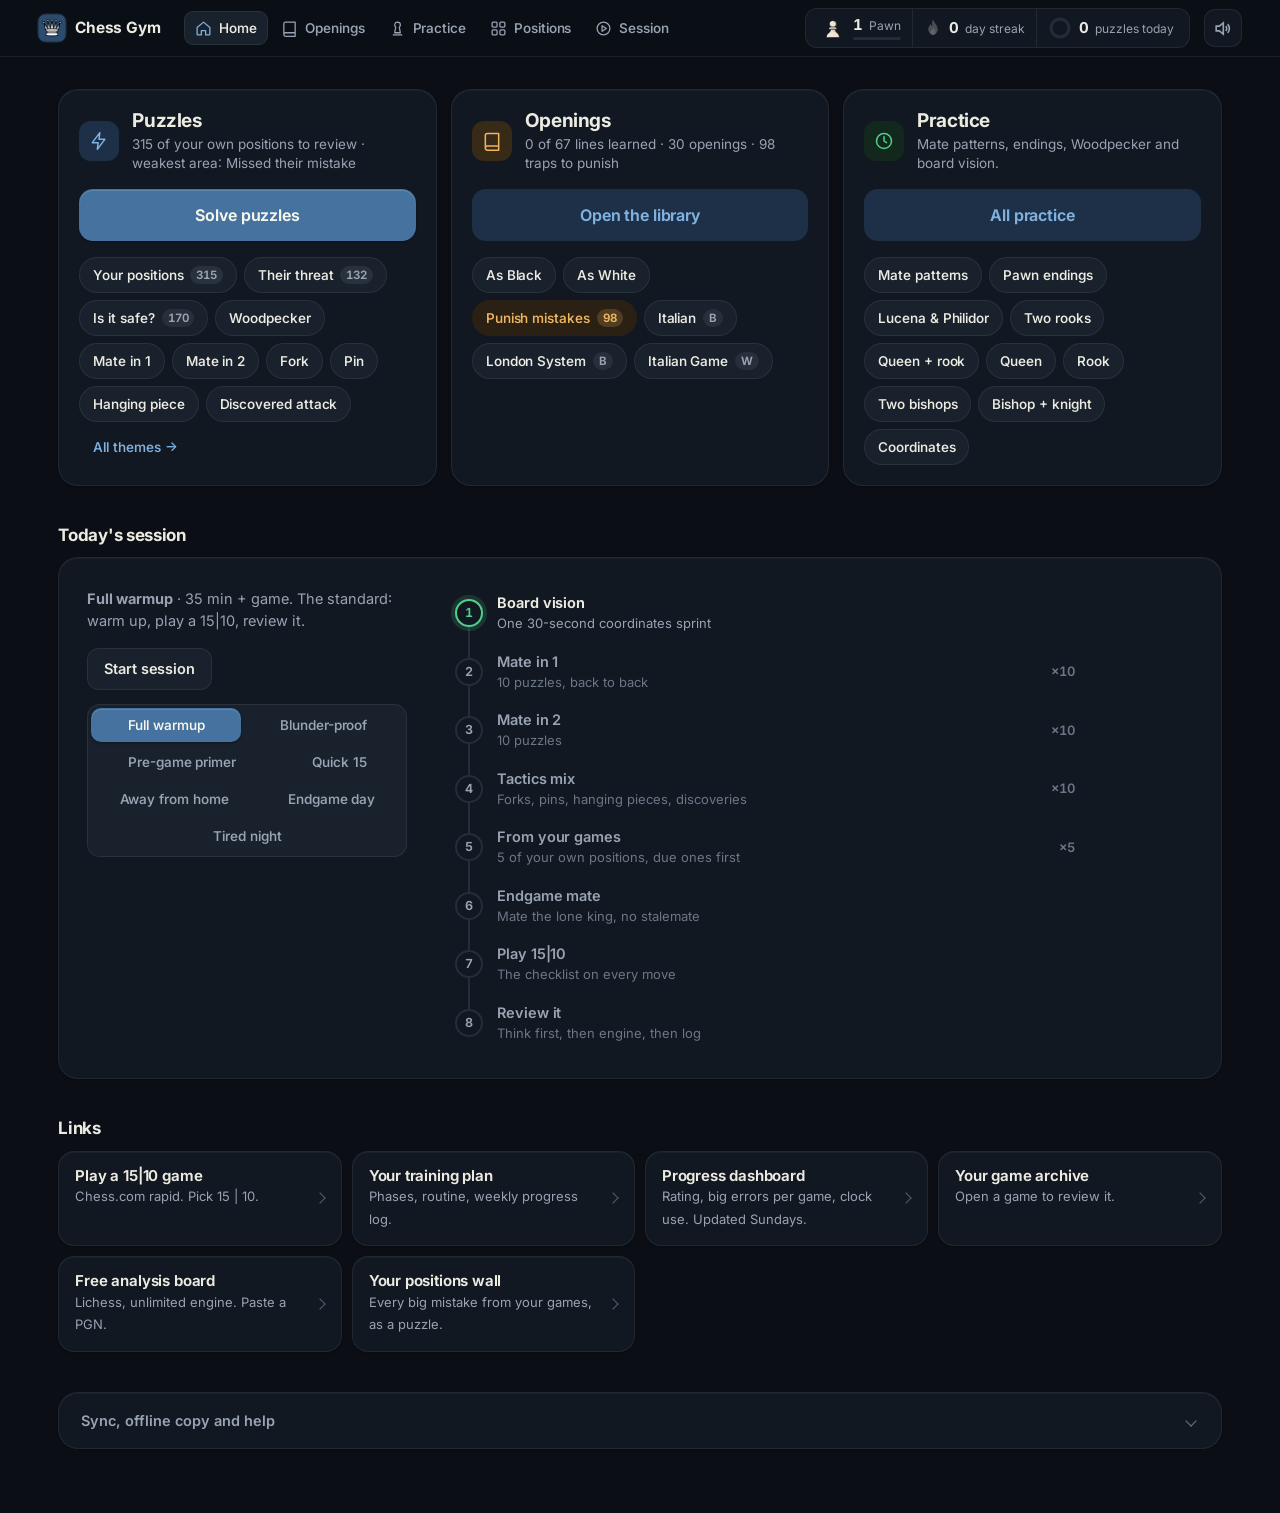
==== index.html @ 91c587e5 "Copy my progress: fall back to the copy command on iPhone Co-Authored-By: Claude Opus 5.5 <noreply@a" ====
<!DOCTYPE html>
<html lang="en">
<head>
<meta charset="utf-8">
<meta name="viewport" content="width=device-width, initial-scale=1, viewport-fit=cover">
<title>Elliott's Chess Gym</title>
<link rel="preconnect" href="https://fonts.googleapis.com">
<link rel="preconnect" href="https://fonts.gstatic.com" crossorigin>
<link href="https://fonts.googleapis.com/css2?family=Inter:wght@400;500;600;700;800&display=swap" rel="stylesheet">
<link rel="stylesheet" href="pieces.css">
<link rel="icon" type="image/png" href="favicon.png">
<style>
/* VOICE everyday training, game-like and proud of progress, never noisy
   IDEA a club training room: walnut-framed board, a route card for today's session, a wall chart of positions mastered
   PICTURE the live board, large; on the home screen, today's route drawn as a path of stations
   COLOUR walnut frame band, maple/walnut board, white or night ground, green for progress, red for misses
   TYPE Archivo wide heavy for figures and titles + Inter for text
   LAYOUT laptop: stat band and nav, then board left and coach card right; phone: band, board, card */
:root{color-scheme:light dark;--bg:light-dark(#ffffff,#121110);--ink:light-dark(#171412,#f1ede6);--soft:light-dark(#6c655d,#a89f94);--panel:light-dark(#f5f4f1,#1c1a18);--line:light-dark(#e4e0d9,#2e2a26);--frame:light-dark(#3a271a,#1d140d);--frameink:#f6efe4;--go:light-dark(#178a4a,#3fcf7d);--gotint:light-dark(#dff3e6,#163322);--miss:light-dark(#c8382f,#ff6b5e);--misstint:light-dark(#fbe3e0,#3a1b18);--lt:#eae9d2;--dk:#4b7399;--hl:#75c8e9;--bframe:#2e4a63;--panelw:360px}
:root[data-theme=light]{color-scheme:light}
:root[data-theme=dark]{color-scheme:dark}
*{box-sizing:border-box;min-width:0}
html,body{margin:0}
body{background:var(--bg);color:var(--ink);font:16px/1.5 Inter,system-ui,sans-serif;overflow-x:clip}
h1,h2,h3,.num{font-family:Inter,system-ui,sans-serif;font-stretch:112%;letter-spacing:-.02em;line-height:1.05;margin:0}
button{font:inherit;color:inherit}
a{color:var(--go)}
[hidden]{display:none!important}
.top{background:var(--frame);color:var(--frameink);padding:12px max(4vw,16px) 0}
.topin{max-width:1240px;margin:0 auto;display:flex;flex-wrap:wrap;align-items:center;gap:12px 26px}
.top h1{font-size:clamp(22px,2.8vw,30px);font-weight:850;margin-right:auto}
.brand{color:inherit;text-decoration:none}
.brand:hover{opacity:.85}
.stat{display:flex;align-items:center;gap:9px}
.stat .num{font-size:24px;font-weight:850}
.stat .lab{font-size:13px;opacity:.75;line-height:1.2}
.stat .lvlpc{position:static;width:36px;height:36px;background-size:cover;flex:none;transform:none}
.xpbar{width:100px;height:6px;border-radius:3px;background:rgba(255,255,255,.18);margin-top:5px;overflow:hidden}
.xpbar i{display:block;height:100%;background:#7fe0a5;border-radius:3px;transition:width .5s}
.ring{width:40px;height:40px}
.flame{width:28px;height:32px}
.flame.off{opacity:.35;filter:grayscale(1)}
.iconbtn{background:rgba(255,255,255,.1);border:0;border-radius:10px;width:44px;height:44px;cursor:pointer;color:var(--frameink);display:grid;place-items:center}
.iconbtn:hover{background:rgba(255,255,255,.2)}
nav{max-width:1240px;margin:10px auto 0;display:flex;gap:4px;overflow-x:auto}
nav a{flex:none;color:var(--frameink);text-decoration:none;padding:10px 16px;border-radius:10px 10px 0 0;font-weight:650;opacity:.75;white-space:nowrap}
nav a.on{background:var(--bg);color:var(--ink);opacity:1}
.wrap{max-width:1240px;margin:0 auto;padding:22px max(4vw,16px) 40px}
.card{background:var(--panel);border:1px solid var(--line);border-radius:14px;padding:18px}
.btn{height:44px;padding:0 18px;border-radius:10px;border:1px solid var(--line);background:var(--bg);cursor:pointer;font-weight:650;font-size:15px;display:inline-flex;align-items:center;justify-content:center;gap:8px;text-decoration:none;color:var(--ink)}
.btn:hover{border-color:var(--soft)}
.btn.main{background:var(--go);border-color:var(--go);color:#fff}
.btn.big{height:54px;font-size:17px;padding:0 26px}
.btn:disabled{opacity:.45;cursor:not-allowed}
.btn:focus-visible,.chip:focus-visible,.cell:focus-visible,.iconbtn:focus-visible,nav a:focus-visible,.opt:focus-visible{outline:3px solid var(--go);outline-offset:2px}
.chips{display:flex;flex-wrap:wrap;gap:8px}
.chip{border:1px solid var(--line);background:var(--bg);border-radius:999px;padding:0 14px;height:40px;cursor:pointer;font-size:14px;font-weight:600}
.small{font-size:14px;color:var(--soft)}
.hero{display:grid;grid-template-columns:minmax(0,1.25fr) minmax(0,1fr);gap:24px;align-items:stretch}
.hero h2{font-size:clamp(28px,3.4vw,40px);font-weight:850;margin-bottom:8px}
.route{list-style:none;margin:16px 0 18px;padding:0}
.route li{display:grid;grid-template-columns:34px minmax(0,1fr) auto;gap:12px;align-items:center;padding:7px 0;position:relative}
.route li::before{content:"";position:absolute;left:16px;top:-50%;height:100%;width:3px;background:var(--line);z-index:0}
.route li:first-child::before{display:none}
.route .dot{width:34px;height:34px;border-radius:50%;border:3px solid var(--line);background:var(--bg);display:grid;place-items:center;font:800 14px Inter,system-ui,sans-serif;z-index:1}
.route li.done .dot{background:var(--go);border-color:var(--go);color:#fff}
.route li.done::before,.route li.now::before{background:var(--go)}
.route li.now .dot{border-color:var(--go);color:var(--go)}
.route .t{font-weight:650}
.route .d{font-size:13px;color:var(--soft)}
.route .c{font:800 15px Inter,system-ui,sans-serif;white-space:nowrap}
.opts{display:grid;grid-template-columns:repeat(auto-fill,minmax(230px,1fr));gap:12px}
.opt{text-align:left;border:1px solid var(--line);background:var(--bg);border-radius:12px;padding:14px 16px;cursor:pointer;display:grid;gap:4px}
.opt:hover{border-color:var(--go)}
.opt b{font-size:16px}
.opt span{font-size:14px;color:var(--soft)}
.links{display:grid;grid-template-columns:repeat(auto-fill,minmax(260px,1fr));gap:10px}
.links a{display:block;border:1px solid var(--line);border-radius:12px;padding:12px 14px;text-decoration:none;color:var(--ink)}
.links a:hover{border-color:var(--go)}
.links a b{display:block}
.links a span{font-size:14px;color:var(--soft)}
.sect{margin-top:30px}
.sect>h3{font-size:22px;font-weight:850;margin-bottom:12px}
.trainer{display:grid;grid-template-columns:minmax(0,var(--bsize,600px)) var(--panelw);gap:28px;align-items:start;justify-content:center}
.wrap:has(.trainer){max-width:max(1240px,calc(var(--bsize,600px) + var(--panelw) + 28px + 2 * max(4vw,16px) + 16px))}
.grip{position:absolute;right:-16px;bottom:-16px;width:26px;height:26px;cursor:nwse-resize;z-index:7;border-radius:6px;background:var(--bframe);display:grid;place-items:center;touch-action:none}
.grip::after{content:"";width:10px;height:10px;border-right:2px solid var(--frameink);border-bottom:2px solid var(--frameink);opacity:.8}
.grip:hover::after{opacity:1}
.stepbar{display:flex;gap:6px;margin:0 8px 12px}
.stepbar span{height:8px;flex:1;border-radius:4px;background:var(--line)}
.stepbar span.done{background:var(--go)}
.stepbar span.now{background:color-mix(in srgb,var(--go) 45%,var(--line))}
.boardwrap{position:relative;aspect-ratio:1;border-radius:8px;box-shadow:0 0 0 8px var(--bframe),0 14px 30px rgba(0,0,0,.25);margin:8px;width:calc(100% - 16px);touch-action:none;user-select:none;-webkit-user-select:none}
.board{position:absolute;inset:0;display:grid;grid-template-columns:repeat(8,1fr);grid-template-rows:repeat(8,1fr);border-radius:4px;overflow:hidden}
.sq{position:relative}
.sq.l{background:var(--lt)}.sq.d{background:var(--dk)}
.sq.sel{box-shadow:inset 0 0 0 999px var(--hl)}
.sq.hint{box-shadow:inset 0 0 0 999px rgba(255,200,40,.55);animation:pulse 1s ease-in-out infinite alternate}
.sq.ok{box-shadow:inset 0 0 0 999px rgba(40,190,90,.6)}
.sq.bad{box-shadow:inset 0 0 0 999px rgba(220,60,50,.6)}
.sq.last{box-shadow:inset 0 0 0 999px var(--hl)}
.sq.red::after{content:"";position:absolute;inset:0;background:rgba(235,60,45,.62)}
.sq .dot{position:absolute;inset:36%;border-radius:50%;background:rgba(20,30,20,.28)}
.sq .cap{position:absolute;inset:4%;border-radius:50%;border:5px solid rgba(20,30,20,.28)}
.coord{position:absolute;font:600 11px Inter,sans-serif;opacity:.8;z-index:1}
.coord.f{right:3px;bottom:1px}.coord.r{left:3px;top:1px}
.sq.l .coord{color:var(--dk)}.sq.d .coord{color:var(--lt)}
.nocoords .coord{display:none}
.pieces{position:absolute;inset:0;pointer-events:none}
.pc{position:absolute;width:12.5%;height:12.5%;background-size:cover;transition:transform .2s ease;will-change:transform;z-index:2}
.pc.drag{transition:none;z-index:5;filter:drop-shadow(0 6px 6px rgba(0,0,0,.35))}
.pc.gone{opacity:0;transition:opacity .15s}
.arrows{position:absolute;inset:0;width:100%;height:100%;pointer-events:none;z-index:4}
.boardwrap.shake{animation:shake .35s}
@keyframes shake{20%,60%{transform:translateX(-7px)}40%,80%{transform:translateX(7px)}}
@keyframes pulse{to{box-shadow:inset 0 0 0 999px rgba(255,200,40,.25)}}
.burst{position:absolute;width:9px;height:9px;border-radius:2px;pointer-events:none;animation:fly .9s ease-out forwards;z-index:6}
@keyframes fly{to{transform:translate(var(--x),var(--y)) rotate(320deg);opacity:0}}
.target{position:absolute;inset:0;display:grid;place-items:center;pointer-events:none;z-index:6}
.target b{font:900 clamp(64px,14vw,140px) Inter,system-ui,sans-serif;color:rgba(255,255,255,.92);text-shadow:0 4px 18px rgba(0,0,0,.45)}
.kind{font-size:14px;font-weight:700;color:var(--soft)}
.prompt{font-size:clamp(24px,2.6vw,30px);font-weight:850;margin:6px 0 10px}
.ctx{font-size:15px;color:var(--soft)}
.tags{display:flex;flex-wrap:wrap;gap:6px;margin-top:10px}
.tag{font-size:13px;padding:3px 9px;border-radius:6px;background:var(--bg);border:1px solid var(--line)}
.acts{display:flex;flex-wrap:wrap;gap:8px;margin-top:16px}
.res{margin-top:16px;border-radius:12px;padding:14px 16px;display:none;position:relative}
.res.show{display:block}
.res.good{background:var(--gotint)}
.res.bad{background:var(--misstint)}
.res.info{background:var(--bg);border:1px solid var(--line)}
.res h2{font-size:22px;font-weight:850;margin-bottom:6px}
.res p{margin:6px 0;font-size:15px}
.mv{font-weight:700}
.counter{font:850 44px Inter,system-ui,sans-serif;line-height:1}
.counter small{font-size:18px;color:var(--soft)}
.xpfly{position:absolute;right:16px;top:-8px;font:850 22px Inter,system-ui,sans-serif;color:var(--go);animation:rise 1.1s ease-out forwards;pointer-events:none}
@keyframes rise{from{transform:translateY(0);opacity:1}to{transform:translateY(-38px);opacity:0}}
.checks{list-style:none;padding:0;margin:10px 0}
.checks li{display:flex;gap:10px;align-items:flex-start;padding:8px 0;border-bottom:1px solid var(--line)}
.checks li:last-child{border-bottom:0}
.checks input{width:20px;height:20px;margin-top:2px;accent-color:var(--go)}
.qs{counter-reset:q;list-style:none;padding:0;margin:10px 0}
.qs li{counter-increment:q;position:relative;padding:7px 0 7px 36px}
.qs li::before{content:counter(q);position:absolute;left:0;top:7px;width:26px;height:26px;border-radius:50%;background:var(--go);color:#fff;font:800 13px Inter,system-ui,sans-serif;display:grid;place-items:center}
.lines{display:grid;grid-template-columns:repeat(auto-fill,minmax(280px,1fr));gap:10px;margin-top:10px}
.wallhead{display:flex;flex-wrap:wrap;align-items:baseline;gap:6px 18px;margin-bottom:10px}
.wallhead h3{font-size:22px;font-weight:850;margin-right:auto}
.legend{display:flex;flex-wrap:wrap;gap:14px;font-size:13px;color:var(--soft)}
.legend span{display:inline-flex;align-items:center;gap:6px}
.cells{display:grid;grid-template-columns:repeat(auto-fill,minmax(18px,1fr));gap:4px}
.cell{aspect-ratio:1;border-radius:4px;border:1px solid var(--line);background:var(--bg);cursor:pointer;padding:0}
.cell.b1{background:color-mix(in srgb,var(--go) 22%,var(--bg));border-color:transparent}
.cell.b2{background:color-mix(in srgb,var(--go) 42%,var(--bg));border-color:transparent}
.cell.b3{background:color-mix(in srgb,var(--go) 64%,var(--bg));border-color:transparent}
.cell.b4,.cell.b5{background:var(--go);border-color:transparent}
.cell.f{background:var(--misstint);border-color:var(--miss)}
.sw{width:13px;height:13px;border-radius:3px;border:1px solid var(--line);display:inline-block}
.note{font-size:13px;color:var(--soft);margin-top:14px}
.syncst{font-size:12px;color:var(--frameink);opacity:.7}
@media(max-width:900px){.trainer,.hero{grid-template-columns:minmax(0,1fr)}.boardwrap{max-width:min(var(--bsize,560px),100% - 16px);margin:8px auto}}
@media(max-width:600px){.stat .num{font-size:20px}.xpbar{width:70px}.prompt{font-size:22px}.wrap{padding-top:16px}}
/* phones: compact header, edge-to-edge board, no mouse hints */
@media(max-width:600px){
.top{padding:8px 12px 0}.topin{gap:6px 14px}h1{font-size:20px}
.stat{gap:6px}.stat .num{font-size:17px}.stat .lab{font-size:12px}.lvlpc{width:26px;height:26px}.ring{width:28px;height:28px}.flame{width:20px;height:24px}.xpbar{width:56px}
.iconbtn{width:36px;height:36px}.syncst{font-size:11px}
nav{margin-top:6px}nav a{padding:8px 12px}
.wrap:has(.trainer){padding:0 0 32px}
.trainer{gap:12px}
.boardwrap{width:100%;max-width:none;margin:0;border-radius:0;box-shadow:none}.board{border-radius:0}
.grip,.boardhint{display:none}
#panel{margin:0 10px}.stepbar{margin:8px 10px}
}
@media(hover:none) and (pointer:coarse){.boardhint,.grip{display:none}}
/* ===== Redesign (Nov 23): sleek dark, one-line header, bottom tabs on phones. Overrides the rules above. ===== */
:root{--bg:light-dark(#f3f5f9,#0d121b);--panel:light-dark(#ffffff,#141b27);--panel2:light-dark(#eef1f6,#1a2332);--ink:light-dark(#0f1722,#e8edf5);--soft:light-dark(#5d6b7f,#8f9db2);--line:light-dark(#dde3ec,#232e40);--acc:light-dark(#2f7bd6,#5aa2f0);--acctint:light-dark(#e3eefb,#16253a);--frame:light-dark(#ffffff,#0d121b);--frameink:var(--ink);--hdr:light-dark(rgba(255,255,255,.82),rgba(13,18,27,.82))}
body{font:15px/1.55 Inter,system-ui,sans-serif;-webkit-font-smoothing:antialiased}
h1,h2,h3,.num{font-family:Inter,system-ui,sans-serif;font-stretch:normal;letter-spacing:-.025em}
a{color:var(--acc)}
.top{position:sticky;top:0;z-index:30;background:var(--hdr);backdrop-filter:saturate(1.6) blur(14px);-webkit-backdrop-filter:saturate(1.6) blur(14px);border-bottom:1px solid var(--line);padding:0 max(3vw,16px)}
.topin{max-width:1240px;height:60px;flex-wrap:nowrap;gap:18px}
.top h1{font-size:17px;font-weight:750;margin:0;flex:none}
.brand{display:flex;align-items:center;gap:10px;color:var(--ink)}
.logo{width:30px;height:30px;border-radius:8px;display:block}
nav{margin:0 auto 0 8px;gap:2px;overflow:visible}
nav a{display:flex;align-items:center;gap:7px;padding:8px 12px;border-radius:9px;color:var(--soft);opacity:1;font-weight:600;font-size:14px}
nav a svg{width:18px;height:18px;fill:none;stroke:currentColor;stroke-width:1.9;stroke-linejoin:round;stroke-linecap:round}
nav a:hover{color:var(--ink);background:var(--panel2)}
nav a.on{background:var(--acctint);color:var(--acc)}
.stats{display:flex;align-items:center;gap:16px;flex:none}
.stat{gap:7px}
.stat .num{font-size:16px;font-weight:750;font-variant-numeric:tabular-nums}
.stat .lab{font-size:12px;opacity:1;color:var(--soft);line-height:1.1}
.stat .lvlpc{width:26px;height:26px}
.xpbar{width:64px;height:4px;margin-top:4px;background:var(--line)}
.xpbar i{background:var(--go)}
.ring{width:26px;height:26px}.flame{width:18px;height:22px}
.ring circle:first-child{stroke:var(--line)}
.iconbtn{width:38px;height:38px;border-radius:10px;background:var(--panel2);color:var(--ink);flex:none}
.iconbtn:hover{background:var(--line)}
.syncst{display:inline-flex;align-items:center;gap:6px;font-size:12px;color:var(--soft);opacity:1;white-space:nowrap;flex:none}
.syncst::before{content:"";width:8px;height:8px;border-radius:50%;background:var(--soft)}
.syncst[data-s=ok]::before{background:var(--go)}
.syncst[data-s=busy]::before{background:#e5a83b}
.wrap{padding:28px max(3vw,16px) 48px}
.card{background:var(--panel);border:1px solid var(--line);border-radius:16px;padding:22px;box-shadow:0 1px 2px rgba(0,0,0,.04)}
.btn{height:44px;border-radius:11px;background:var(--panel2);border:1px solid transparent;font-weight:600}
.btn:hover{border-color:var(--line);background:var(--line)}
.btn.main{--bt:light-dark(#2f7bd6,#2f74c8);background:var(--bt);border-color:var(--bt);color:#fff}
.btn.main:hover{filter:brightness(1.08);background:var(--bt)}
.btn:focus-visible,.chip:focus-visible,.cell:focus-visible,.iconbtn:focus-visible,nav a:focus-visible,.opt:focus-visible,summary:focus-visible{outline:2px solid var(--acc);outline-offset:2px}
.chip{background:var(--panel);border-color:var(--line);font-weight:600}
.chip:hover{border-color:var(--acc)}
.hero{gap:20px}
.hero h2{font-size:clamp(24px,2.6vw,32px);font-weight:800}
.h2s{font-size:22px!important;font-weight:750!important;margin-bottom:6px}
.ptitle{font-size:clamp(26px,3vw,36px);font-weight:800;margin-bottom:6px}
.route .dot{background:var(--panel);font-family:Inter,system-ui,sans-serif}
.opt{background:var(--panel2);border:1px solid transparent;border-radius:12px;transition:border-color .15s,transform .15s}
.opt:hover{border-color:var(--acc);transform:translateY(-1px)}
.links a{background:var(--panel);border-color:var(--line);transition:border-color .15s}
.links a:hover{border-color:var(--acc)}
.sect{margin-top:36px}
.sect>h3{font-size:18px;font-weight:750;margin-bottom:12px;color:var(--ink)}
.more{border:1px solid var(--line);border-radius:16px;background:var(--panel);padding:0 22px}
.more summary{cursor:pointer;list-style:none;padding:18px 0;font-weight:650;display:flex;justify-content:space-between;align-items:center}
.more summary::-webkit-details-marker{display:none}
.more summary::after{content:"";width:9px;height:9px;border-right:2px solid var(--soft);border-bottom:2px solid var(--soft);transform:rotate(45deg);transition:transform .2s}
.more[open] summary::after{transform:rotate(225deg)}
.more h4{font-size:15px;margin:6px 0 4px}
.more[open]{padding-bottom:20px}
.more textarea{background:var(--panel2)!important}
.tag{background:var(--panel2);border-color:transparent}
.res.info{background:var(--panel2);border-color:transparent}
.cell{background:var(--panel2);border-color:var(--line)}
.prompt{font-weight:800}
.hero>.card:first-child{display:flex;flex-direction:column}.hero>.card:first-child #h-go{order:2;align-self:flex-start;margin:4px 0 2px}.hero>.card:first-child .route{order:3;margin-bottom:0}
@media(max-width:1100px){.stat .lab,.stat .xpbar{display:none}}
@media(max-width:900px){nav a span{display:none}nav a{padding:9px}}
/* phones: header = logo + stats + sound on one line, sections in a bottom tab bar */
@media(max-width:600px){
.top{padding:0 12px;backdrop-filter:none;-webkit-backdrop-filter:none;background:var(--bg)}.topin{height:52px;gap:10px}
.bname{display:none}.logo{width:28px;height:28px}
.stats{gap:12px;margin-left:auto}.stat .num{font-size:15px}
.syncst{font-size:0;gap:0}.syncst::before{width:9px;height:9px}
.iconbtn{width:34px;height:34px}
nav{position:fixed;left:0;right:0;bottom:0;z-index:40;margin:0;display:grid;grid-template-columns:repeat(4,1fr);gap:0;background:var(--hdr);backdrop-filter:saturate(1.6) blur(14px);-webkit-backdrop-filter:saturate(1.6) blur(14px);border-top:1px solid var(--line);padding:6px 6px calc(6px + env(safe-area-inset-bottom))}
nav a{flex-direction:column;gap:3px;padding:6px 0;font-size:11px;border-radius:10px;justify-content:center}
nav a span{display:block}
nav a svg{width:22px;height:22px}
nav a.on{background:none}
html,body{height:100%;overflow:hidden}body{display:flex;flex-direction:column;padding-bottom:0}.top{position:relative;flex:none}
#scroller{flex:1;min-height:0;overflow-y:auto;-webkit-overflow-scrolling:touch;overscroll-behavior-y:contain;padding-bottom:calc(76px + env(safe-area-inset-bottom))}
.wrap{padding:18px 14px 28px}
.wrap:has(.trainer){padding:0 0 20px}
.card{padding:18px;border-radius:14px}
.more{padding:0 16px}
}
/* Openings page */
.ophead{display:flex;flex-wrap:wrap;align-items:flex-end;justify-content:space-between;gap:16px 28px}
.opsum{display:grid;grid-template-columns:auto 1fr;align-items:baseline;gap:2px 8px;min-width:220px}
.opsum b{font-size:30px;font-weight:800;letter-spacing:-.03em}
.opsum span{color:var(--soft);font-size:14px}
.opbar{grid-column:1/-1;height:6px;border-radius:3px;background:var(--line);overflow:hidden;margin-top:6px}
.opbar i{display:block;height:100%;background:var(--go);border-radius:3px}
.opquick{display:flex;flex-wrap:wrap;gap:10px;margin-top:18px}
.opgrid{display:grid;grid-template-columns:repeat(auto-fill,minmax(320px,1fr));gap:12px;margin-top:12px}
.lcard{display:grid;grid-template-columns:116px minmax(0,1fr);gap:14px;align-items:center;text-align:left;background:var(--panel);border:1px solid var(--line);border-radius:14px;padding:12px;cursor:pointer;color:var(--ink);transition:border-color .15s,transform .15s}
.lcard:hover{border-color:var(--acc);transform:translateY(-1px)}
.lcard:focus-visible{outline:2px solid var(--acc);outline-offset:2px}
.mini{position:relative;aspect-ratio:1;border-radius:8px;overflow:hidden;background:repeating-conic-gradient(var(--dk) 0 25%,var(--lt) 0 50%) 0 0/25% 25%}
.mini .pc{left:0;top:0;transition:none}
.lbody{display:grid;gap:4px}
.lbody b{font-size:15px;line-height:1.25}
.lpgn{font-size:12.5px;color:var(--soft);font-variant-numeric:tabular-nums}
.lstat{display:flex;flex-wrap:wrap;align-items:center;gap:6px 8px;font-size:12.5px;color:var(--soft);margin-top:2px}
.lcard.done .lstat{color:var(--go)}
.pips{display:inline-flex;gap:3px}
.pips em{width:7px;height:7px;border-radius:50%;background:var(--line)}
.pips em.on{background:var(--go)}
@media(max-width:600px){.opgrid{grid-template-columns:minmax(0,1fr)}.lcard{grid-template-columns:88px minmax(0,1fr)}.opquick .btn{flex:1}nav{grid-template-columns:repeat(5,1fr)}nav a{font-size:10.5px}}
.btn.punish{background:light-dark(#fff3e0,#2a1f10);color:light-dark(#a45a00,#ffb347);border-color:transparent}
.btn.punish:hover{background:light-dark(#ffe6c2,#3a2a14)}
.btn .cnt{display:inline-grid;place-items:center;min-width:22px;height:22px;padding:0 6px;border-radius:11px;background:#ff9f1c;color:#1a1206;font-size:12px;font-weight:800}
.optip{margin-top:10px}
.lfaced{margin-left:auto;font-size:11.5px;font-weight:650;color:var(--acc);background:var(--acctint);padding:2px 8px;border-radius:999px}
.lfaced+.ltrap{margin-left:6px}
.ltrap{margin-left:auto;font-size:11.5px;font-weight:650;color:light-dark(#a45a00,#ffb347);background:light-dark(#fff3e0,#2a1f10);padding:2px 8px;border-radius:999px}
@media(max-width:600px){.opquick .btn.punish{flex-basis:100%}}
/* Home hubs (Nov 25) */
.hub{display:grid;grid-template-columns:repeat(3,minmax(0,1fr));gap:16px}
.hcard{background:var(--panel);border:1px solid var(--line);border-radius:18px;padding:20px;display:flex;flex-direction:column;gap:14px}
.hhead{display:flex;gap:12px;align-items:flex-start}
.hhead h2{font-size:22px;font-weight:800;margin:0 0 2px}
.hicon{flex:none;width:42px;height:42px;border-radius:12px;display:grid;place-items:center;background:var(--acctint);color:var(--acc)}
.hicon svg{width:22px;height:22px;fill:none;stroke:currentColor;stroke-width:1.9;stroke-linejoin:round;stroke-linecap:round}
.h-ope .hicon{background:light-dark(#fff3e0,#2a1f10);color:light-dark(#a45a00,#ffb347)}
.h-pra .hicon{background:light-dark(#e6f6ec,#10261a);color:var(--go)}
.hcard .btn.big{width:100%;justify-content:center}
.hcard .chips{display:flex;flex-wrap:wrap;gap:8px}
.hcard .chip{padding:7px 12px;font-size:13px}
.chip b{opacity:.75;margin-left:2px}
.chip.punish{color:light-dark(#a45a00,#ffb347)}
.scard .shead{display:flex;flex-wrap:wrap;align-items:center;justify-content:space-between;gap:10px;margin-bottom:6px}
.egrid{display:grid;grid-template-columns:repeat(auto-fill,minmax(240px,1fr));gap:10px;margin-top:12px}
/* Openings library by family */
.tier>h3{font-size:22px}
.fgroup{margin-top:18px}
.fgroup h4{font-size:13px;text-transform:none;color:var(--soft);font-weight:700;margin:0 0 10px}
.fgrid{display:grid;grid-template-columns:repeat(auto-fill,minmax(340px,1fr));gap:14px;align-items:start}
.fcard{display:grid;align-content:start;grid-template-columns:96px minmax(0,1fr);gap:12px 14px;background:var(--panel);border:1px solid var(--line);border-radius:16px;padding:14px}
.fbody{display:grid;gap:6px;align-content:start}
.fname{font-size:16px;line-height:1.25}
.fmeta{display:flex;flex-wrap:wrap;gap:6px 8px;align-items:center;font-size:12.5px;color:var(--soft)}
.fmeta .lfaced,.fmeta .ltrap{margin-left:0}
.facts{display:flex;gap:8px;flex-wrap:wrap}
.btn.sm{height:34px;padding:0 12px;font-size:13px;border-radius:9px}
.lrows{grid-column:1/-1;display:grid;gap:4px;border-top:1px solid var(--line);padding-top:8px}
.lrow{display:flex;align-items:center;justify-content:space-between;gap:10px;background:none;border:0;border-radius:9px;padding:8px 8px;color:var(--ink);text-align:left;cursor:pointer;font:inherit;font-size:14px}
.lrow:hover{background:var(--panel2)}
.lrow:focus-visible{outline:2px solid var(--acc)}
.lrow.done .lname{color:var(--go)}
.lname{display:flex;align-items:center;gap:8px;min-width:0}
.tagmain{font-style:normal;font-size:11px;font-weight:700;color:var(--acc);background:var(--acctint);padding:1px 7px;border-radius:999px}
@media(max-width:1000px){.hub{grid-template-columns:minmax(0,1fr)}}
@media(max-width:600px){.fgrid{grid-template-columns:minmax(0,1fr)}.fcard{grid-template-columns:76px minmax(0,1fr)}.hcard{padding:16px}nav{grid-template-columns:repeat(5,1fr)}}
@media(prefers-reduced-motion:reduce){.pc{transition:none}.burst,.xpfly,.boardwrap.shake,.sq.hint{animation:none}}
/* study additions */
.choice{display:grid;grid-template-columns:1fr 1fr;gap:10px;margin:14px 0 4px}
.choice .btn{justify-content:center;font-weight:700}
.rtpick{display:flex;flex-wrap:wrap;gap:8px;margin:4px 0 14px}
.chip.on{background:var(--acc,#3fcf7d);color:#07210f;border-color:transparent}
.kv{display:flex;flex-wrap:wrap;gap:14px;margin-top:12px;font-size:13px;opacity:.85}
.kv b{font-size:16px;margin-right:3px}
.boardwrap.blind .board .sq{background:#2a3441!important}
.boardwrap.blind .coord{display:none}
</style>
<style id="fable">
/* =====================================================================
   Chess Gym: visual pass ("cut from the board")
   Goes in its own style block, straight after the app's existing one.
   Pure CSS against the existing ids/classes. No markup or JS changes.

   Idea: the whole interface is cut from his board. Surfaces are the night
   version of the board's steel blue, text is the ivory of the light squares,
   the one accent is the dark-square blue. Green only ever means progress,
   amber only ever means "punish", red only ever means a miss.
   ===================================================================== */

/* ---------- 1. Tokens ---------- */
:root{
  /* surfaces, darkest to lightest */
  --bg:light-dark(#f1f3f6,#0b0f15);
  --panel:light-dark(#ffffff,#121821);
  --panel2:light-dark(#e9edf2,#19212d);
  --panel3:light-dark(#dde3ea,#222c3a);
  --line:light-dark(#d9dfe7,#232d3b);
  --hair:light-dark(rgba(16,28,45,.10),rgba(226,232,240,.075));
  --hair2:light-dark(rgba(16,28,45,.18),rgba(226,232,240,.14));
  /* text: ivory, from the light squares */
  --ink:light-dark(#111822,#ecebe1);
  --soft:light-dark(#566375,#98a3b3);
  --faint:light-dark(#808998,#6b7687);
  /* accent: the dark squares, lifted for text; the square colour itself for fills */
  --acc:light-dark(#2d6397,#7fb2e0);
  --accfill:light-dark(#3f6a94,#45729f);
  --accfill2:light-dark(#365d84,#4f7eac);
  --accink:#f7f6ea;
  --acctint:light-dark(#e2ecf6,#172536);
  --acctint2:light-dark(#d3e2f1,#1d3047);
  /* meaning colours */
  --go:light-dark(#178a4a,#4fd08a);
  --gotint:light-dark(#e1f4e8,#12281d);
  --miss:light-dark(#c8382f,#ff7a6b);
  --misstint:light-dark(#fbe6e3,#2d1917);
  --warn:light-dark(#9a5700,#f0b55f);
  --warntint:light-dark(#fdf1dd,#2a2013);
  --warntint2:light-dark(#fae5c3,#372a17);
  /* chrome */
  --frame:var(--bg);--frameink:var(--ink);
  --hdr:light-dark(rgba(241,243,246,.86),rgba(11,15,21,.86));
  --bframe:light-dark(#2e4a63,#1f3044);
  /* shape, depth, motion */
  --r-s:9px;--r-m:12px;--r-l:16px;--r-xl:20px;
  --sh-1:0 1px 0 light-dark(rgba(255,255,255,.7),rgba(255,255,255,.035)) inset,0 1px 2px light-dark(rgba(16,28,45,.06),rgba(0,0,0,.3));
  --sh-2:0 1px 0 light-dark(rgba(255,255,255,.7),rgba(255,255,255,.04)) inset,0 10px 30px -12px light-dark(rgba(16,28,45,.18),rgba(0,0,0,.65));
  --ease:cubic-bezier(.2,.7,.2,1);
  --t:.16s;
}

/* ---------- 2. Base ---------- */
html{-webkit-text-size-adjust:100%;scrollbar-color:var(--panel3) transparent}
body{font:15px/1.5 Inter,system-ui,-apple-system,sans-serif;font-feature-settings:"calt","case";text-rendering:optimizeLegibility;-webkit-tap-highlight-color:transparent;background:var(--bg);color:var(--ink)}
*{scrollbar-width:thin;scrollbar-color:var(--panel3) transparent}
::selection{background:color-mix(in srgb,var(--accfill) 55%,transparent);color:var(--accink)}
h1,h2,h3,h4,.num{letter-spacing:-.021em;line-height:1.15;text-wrap:balance}
p{text-wrap:pretty}
a{color:var(--acc);text-underline-offset:3px;text-decoration-thickness:1px}
button,.btn,.chip,.opt,.lrow,.cell,nav a{-webkit-tap-highlight-color:transparent;touch-action:manipulation}
.small{font-size:13.5px;line-height:1.5;color:var(--soft)}
.note{font-size:12.5px;line-height:1.55;color:var(--faint);margin-top:18px;max-width:78ch}
.note b{color:var(--soft);font-weight:600}
.mv{font-weight:650;font-variant-numeric:tabular-nums;letter-spacing:-.005em;color:var(--ink)}

/* one focus ring everywhere */
.btn:focus-visible,.chip:focus-visible,.cell:focus-visible,.iconbtn:focus-visible,nav a:focus-visible,.opt:focus-visible,summary:focus-visible,.lrow:focus-visible,.lcard:focus-visible,.links a:focus-visible,.brand:focus-visible,textarea:focus-visible,input:focus-visible{outline:2px solid var(--acc);outline-offset:2px}

/* ---------- 3. Header ---------- */
.top{background:var(--hdr);border-bottom:1px solid var(--hair);padding:0 max(3vw,16px)}
.topin{height:56px;gap:14px}
.top h1{font-size:15.5px;font-weight:700;letter-spacing:-.015em}
.brand{gap:9px;border-radius:9px;transition:opacity var(--t)}
.brand:hover{opacity:.82}
.logo{width:28px;height:28px;border-radius:8px;box-shadow:0 0 0 1px var(--hair)}

nav{flex:none;margin:0 auto 0 10px;gap:2px}
nav a{height:34px;padding:0 11px;border-radius:9px;color:var(--soft);font-size:13.5px;font-weight:550;letter-spacing:-.005em;transition:background var(--t),color var(--t),transform var(--t) var(--ease)}
nav a svg{width:17px;height:17px;stroke-width:1.8;transition:color var(--t)}
nav a:hover{color:var(--ink);background:var(--panel2)}
nav a:active{transform:scale(.97)}
nav a.on{background:var(--panel2);color:var(--ink);box-shadow:inset 0 0 0 1px var(--hair)}
nav a.on svg{color:var(--acc)}

/* the three stats live in one quiet capsule */
.stats{gap:0;height:40px;padding:0 3px;background:var(--panel);border:1px solid var(--hair);border-radius:12px}
.stat{gap:8px;height:100%;padding:0 12px;cursor:default}
.stat+.stat{box-shadow:-1px 0 0 var(--hair)}
.stat>div:not(.lvlpc){display:grid;grid-template-columns:auto auto;align-items:baseline;justify-content:start;column-gap:6px}
.stat .num{font-size:15px;font-weight:700;line-height:1.2;font-variant-numeric:tabular-nums;letter-spacing:-.01em}
.stat .lab{font-size:12px;line-height:1.2;color:var(--soft);white-space:nowrap}
.stat .lvlpc{width:24px;height:24px}
.stat .xpbar{display:block;grid-column:1/-1;width:100%;min-width:34px;height:3px;margin-top:3px;border-radius:2px;background:var(--panel3)}
.xpbar i{background:var(--go);border-radius:2px;transition:width .6s var(--ease)}
.ring{width:22px;height:22px}
.ring circle:first-child{stroke:var(--panel3)}
#ringarc{stroke:var(--go)}
.flame{width:16px;height:20px;transition:opacity .3s,filter .3s}
.flame.off{opacity:.4}

/* sync: a status dot with its sentence; the sentence gives way first when space is short */
.syncst{position:relative;display:block;flex:0 1 auto;min-width:9px;max-width:270px;padding-left:15px;overflow:hidden;text-overflow:ellipsis;white-space:nowrap;font-size:12px;line-height:20px;color:var(--soft)}
.syncst::before{position:absolute;left:0;top:50%;width:8px;height:8px;margin-top:-4px;background:var(--faint);box-shadow:0 0 0 3px color-mix(in srgb,var(--faint) 18%,transparent)}
.syncst[data-s=ok]::before{background:var(--go);box-shadow:0 0 0 3px color-mix(in srgb,var(--go) 18%,transparent)}
.syncst[data-s=busy]::before{background:var(--warn);box-shadow:0 0 0 3px color-mix(in srgb,var(--warn) 18%,transparent);animation:fb-breathe 1.1s ease-in-out infinite alternate}
@keyframes fb-breathe{to{opacity:.35}}

.iconbtn{width:38px;height:38px;border-radius:11px;background:var(--panel);border:1px solid var(--hair);color:var(--soft);transition:background var(--t),color var(--t),transform var(--t) var(--ease)}
.iconbtn svg{width:19px;height:19px}
.iconbtn:hover{background:var(--panel2);color:var(--ink)}
.iconbtn:active{transform:scale(.94)}

@media(max-width:1320px){.syncst{max-width:9px;padding-left:9px;font-size:0}}
@media(max-width:1200px){
  .stat .lab{display:none}
  .stat{padding:0 10px;gap:6px}
  .stat>div:not(.lvlpc){grid-template-columns:auto;justify-items:center}
  .stat .xpbar{width:22px;min-width:22px}
}
@media(max-width:900px){nav{margin-left:4px}nav a{padding:0 9px}}

/* ---------- 4. Page frame ---------- */
.wrap{padding:32px max(3vw,16px) 64px}
.wrap:not([hidden]){animation:fb-in .22s var(--ease) both}
@keyframes fb-in{from{opacity:0}to{opacity:1}}
.ptitle{font-size:clamp(26px,2.4vw,32px);font-weight:750;letter-spacing:-.028em;margin-bottom:6px}
.ptitle+.small,.ophead .small{font-size:14.5px;max-width:62ch;margin:0}
.sect{margin-top:40px}
.sect>h3{font-size:17px;font-weight:700;letter-spacing:-.018em;margin-bottom:12px}
.sect>h3+p.small{margin:-6px 0 14px;max-width:70ch}

/* ---------- 5. Surfaces ---------- */
.card{background:var(--panel);border:1px solid var(--hair);border-radius:var(--r-xl);padding:22px;box-shadow:var(--sh-1)}
.card .card,.more .card{background:var(--panel2);box-shadow:none;border-radius:var(--r-l)}
.card>:first-child{margin-top:0}
.card>p:last-child{margin-bottom:0}

/* ---------- 6. Buttons ---------- */
.btn{height:42px;padding:0 16px;border-radius:var(--r-m);background:var(--panel2);border:1px solid var(--hair);color:var(--ink);font-size:14.5px;font-weight:600;letter-spacing:-.008em;white-space:nowrap;user-select:none;-webkit-user-select:none;transition:background var(--t),border-color var(--t),color var(--t),box-shadow var(--t),transform var(--t) var(--ease),filter var(--t)}
.btn:hover{background:var(--panel3);border-color:var(--hair2)}
.btn:active{transform:scale(.97)}
.btn.main{--bt:var(--accfill);background:var(--accfill);border-color:transparent;color:var(--accink);box-shadow:inset 0 1px 0 rgba(255,255,255,.14),0 1px 2px rgba(0,0,0,.3)}
.btn.main:hover{background:var(--accfill2);border-color:transparent;filter:none}
.btn.big{height:52px;padding:0 24px;border-radius:14px;font-size:16px;font-weight:650}
.btn.sm{height:32px;padding:0 12px;border-radius:var(--r-s);font-size:13px}
.btn.punish{background:var(--warntint);border-color:transparent;color:var(--warn)}
.btn.punish:hover{background:var(--warntint2);border-color:transparent}
.btn .cnt{min-width:20px;height:20px;padding:0 6px;border-radius:10px;background:var(--warn);color:light-dark(#fff,#221603);font-size:11.5px;font-weight:750;font-variant-numeric:tabular-nums}
.btn:disabled{opacity:.4;transform:none}
.acts{gap:8px;margin-top:18px}

/* a two-way choice: equal halves, both equally loud */
.choice{display:grid;grid-template-columns:repeat(2,minmax(0,1fr));gap:10px;margin-top:16px}
.choice .btn{width:100%;padding:0 12px;white-space:normal;line-height:1.2}
.choice .btn.big{height:56px}

/* ---------- 7. Chips ---------- */
.chips{gap:8px}
.chip{display:inline-flex;align-items:center;gap:7px;height:36px;padding:0 13px;border-radius:999px;background:var(--panel2);border:1px solid var(--hair);color:var(--ink);font-size:13.5px;font-weight:550;letter-spacing:-.005em;text-decoration:none;white-space:nowrap;user-select:none;-webkit-user-select:none;transition:background var(--t),border-color var(--t),color var(--t),transform var(--t) var(--ease)}
.chip:hover{background:var(--panel3);border-color:var(--hair2)}
.chip:active{transform:scale(.96)}
.hcard .chip{padding:0 13px;font-size:13.5px}
.chip b{margin-left:0;opacity:1;min-width:20px;padding:1px 6px;border-radius:999px;background:var(--hair);color:var(--soft);font-size:11.5px;font-weight:650;line-height:16px;text-align:center;font-variant-numeric:tabular-nums}
.chip b[style]{opacity:1!important}
a.chip{background:transparent;border-color:transparent;color:var(--acc);padding:0 8px}
a.chip:hover{background:var(--acctint);border-color:transparent}
.chip.punish{background:var(--warntint);border-color:transparent;color:var(--warn)}
.chip.punish:hover{background:var(--warntint2);border-color:transparent}
.chip.punish b{background:color-mix(in srgb,var(--warn) 20%,transparent);color:var(--warn)}
.chip.on,.chip[aria-pressed=true]{background:var(--acctint2);border-color:color-mix(in srgb,var(--acc) 55%,transparent);color:var(--ink)}
.chip.on b{background:color-mix(in srgb,var(--acc) 22%,transparent);color:var(--acc)}

/* routine picker: a segmented control */
.rtpick{display:flex;flex-wrap:wrap;gap:3px;padding:3px;margin:12px 0;background:var(--panel2);border:1px solid var(--hair);border-radius:13px;width:fit-content;max-width:100%}
.rtpick .chip{flex:1 1 auto;justify-content:center;height:34px;padding:0 14px;border-radius:10px;background:transparent;border-color:transparent;color:var(--soft)}
.rtpick .chip:hover{background:var(--hair);color:var(--ink)}
.rtpick .chip.on{background:var(--accfill);border-color:transparent;color:var(--accink);box-shadow:inset 0 1px 0 rgba(255,255,255,.14),0 1px 3px rgba(0,0,0,.35)}
.rtpick .chip.on b{background:rgba(255,255,255,.18);color:var(--accink)}

/* stats row: big figure, small label */
.kv{display:flex;flex-wrap:wrap;gap:8px;margin:14px 0}
.kv>span{flex:1 1 0;min-width:88px;display:flex;flex-direction:column;gap:2px;padding:11px 14px 12px;border-radius:var(--r-m);background:var(--panel2);border:1px solid var(--hair);font-size:12.5px;line-height:1.3;color:var(--soft)}
.kv b{font-size:21px;font-weight:700;line-height:1.15;letter-spacing:-.02em;color:var(--ink);font-variant-numeric:tabular-nums}
.card .card .kv>span,.res .kv>span{background:var(--hair)}

/* tags */
.tags{gap:6px;margin-top:12px}
.tag,.tagmain,.lfaced,.ltrap{font-size:11.5px;font-weight:600;line-height:18px;padding:1px 8px;border-radius:999px;border:0;letter-spacing:0}
.tag{background:var(--panel2);color:var(--soft);box-shadow:inset 0 0 0 1px var(--hair)}
.tagmain,.lfaced{background:var(--acctint2);color:var(--acc)}
.ltrap{background:var(--warntint);color:var(--warn)}

/* ---------- 8. Option buttons and link tiles ---------- */
.opts{gap:10px}
.egrid{gap:10px;margin-top:14px}
.opt,.links a{position:relative;background:var(--panel);border:1px solid var(--hair);border-radius:var(--r-l);padding:14px 40px 15px 16px;gap:3px;align-content:start;color:var(--ink);box-shadow:var(--sh-1);transition:background var(--t),border-color var(--t),transform var(--t) var(--ease)}
.opt:hover,.links a:hover{background:var(--panel2);border-color:var(--hair2);transform:none}
.opt:active,.links a:active{transform:scale(.985)}
.opt b,.links a b{font-size:15px;font-weight:650;letter-spacing:-.012em;line-height:1.3}
.opt span,.links a span{font-size:13px;line-height:1.45;color:var(--soft)}
.opt::after,.links a::after{content:"";position:absolute;right:17px;top:50%;width:7px;height:7px;margin-top:-4px;border-right:1.5px solid var(--faint);border-top:1.5px solid var(--faint);transform:rotate(45deg);opacity:.75;transition:transform var(--t) var(--ease),border-color var(--t),opacity var(--t)}
.opt:hover::after,.links a:hover::after{transform:translateX(3px) rotate(45deg);border-color:var(--acc);opacity:1}
.links{gap:10px}

/* ---------- 9. Home ---------- */
.hub{gap:14px}
.hcard{background:var(--panel);border:1px solid var(--hair);border-radius:var(--r-xl);padding:20px;gap:16px;box-shadow:var(--sh-1)}
.hhead{gap:13px;align-items:center}
.hhead h2{font-size:19px;font-weight:700;letter-spacing:-.022em;margin:0}
.hhead p{margin:3px 0 0;line-height:1.4}
.hicon{width:40px;height:40px;border-radius:12px;background:var(--acctint2);color:var(--acc)}
.hicon svg{width:20px;height:20px;stroke-width:1.8}
.h-ope .hicon{background:var(--warntint2);color:var(--warn)}
.h-pra .hicon{background:var(--gotint);color:var(--go)}
/* one loud button per screen: the first card keeps the filled button, the others go tonal */
.hcard~.hcard .btn.main{background:var(--acctint2);color:var(--acc);box-shadow:none}
.hcard~.hcard .btn.main:hover{background:color-mix(in srgb,var(--accfill) 42%,var(--panel))}
.hcard .chips{gap:7px}

/* today's session */
.scard .shead{gap:12px;margin-bottom:10px}
.shead p{margin:0;flex:1 1 220px}
.route{margin:8px 0 2px}
.route li{grid-template-columns:28px minmax(0,1fr) auto;gap:14px;padding:9px 0}
.route li::before{left:13px;width:2px;border-radius:1px}
.route .dot{width:28px;height:28px;border-width:2px;background:var(--panel);color:var(--soft);font:650 12.5px/1 Inter,system-ui,sans-serif;font-variant-numeric:tabular-nums;transition:background .3s,border-color .3s}
.route li>span:nth-child(2){line-height:1.35}
.route .t{font-size:14.5px;font-weight:600;letter-spacing:-.008em;color:var(--soft)}
.route .d{font-size:13px;color:var(--faint)}
.route .c{font:600 13px/1 Inter,system-ui,sans-serif;font-variant-numeric:tabular-nums;color:var(--faint)}
.route li.done .dot{background:var(--go);border-color:var(--go);color:light-dark(#fff,#06200f)}
.route li.now .dot{border-color:var(--go);color:var(--go);box-shadow:0 0 0 4px color-mix(in srgb,var(--go) 16%,transparent)}
.route li.now .t{color:var(--ink);font-weight:650}
.route li.now .d{color:var(--soft)}
.route li.now .c{color:var(--go)}
@media(min-width:1001px){
  .scard{display:grid;grid-template-columns:minmax(240px,320px) minmax(0,1fr);gap:8px 48px;padding:26px 28px}
  .scard .shead{flex-direction:column;align-items:flex-start;justify-content:flex-start;gap:16px;margin:4px 0 0}
  .scard .shead p{flex:none;font-size:14.5px}
  .scard .route{margin:0;max-width:620px}
  .scard>.opts{grid-column:1/-1}
}

/* fold-out help */
.more{border:1px solid var(--hair);border-radius:var(--r-xl);background:var(--panel);box-shadow:var(--sh-1)}
.more summary{padding:17px 0;font-size:14.5px;font-weight:600;color:var(--soft);transition:color var(--t)}
.more summary:hover,.more[open] summary{color:var(--ink)}
.more summary::after{width:7px;height:7px;border-width:1.5px;border-color:var(--faint);margin-right:4px;transition:transform .2s var(--ease)}
.more h4{font-size:14px;font-weight:650;margin:10px 0 8px}
.more textarea,textarea{border-radius:10px!important;border-color:var(--hair2)!important;background:var(--bg)!important;transition:border-color var(--t)}

/* ---------- 10. Trainer ---------- */
.stepbar{gap:5px;margin:0 8px 14px}
.stepbar:empty{display:none}
.stepbar span{height:5px;border-radius:3px;background:var(--panel3);transition:background .3s}
.stepbar span.done{background:var(--go)}
.stepbar span.now{background:color-mix(in srgb,var(--go) 45%,var(--panel3))}
.boardwrap{border-radius:7px;box-shadow:0 0 0 8px var(--bframe),0 0 0 9px var(--hair),0 28px 60px -18px rgba(0,0,0,.7),0 8px 20px -8px rgba(0,0,0,.45)}
.board{border-radius:5px}
.grip{right:-17px;bottom:-17px;width:22px;height:22px;border-radius:7px;background:var(--panel3);box-shadow:0 0 0 1px var(--hair2),0 2px 6px rgba(0,0,0,.4);opacity:.55;transition:opacity var(--t),background var(--t)}
.grip::after{width:8px;height:8px;border-width:1.5px;border-color:var(--ink);margin:-3px 0 0 -3px}
.boardwrap:hover .grip,.grip:hover{opacity:1}
.grip:hover{background:var(--accfill)}
.boardhint{font-size:12.5px!important;line-height:1.5;color:var(--faint)!important;max-width:60ch;margin:14px auto 0!important;text-wrap:balance}

#panel{padding:22px;border-radius:var(--r-xl);box-shadow:var(--sh-2)}
.kind{font-size:12.5px;font-weight:600;line-height:1.45;color:var(--soft);letter-spacing:0}
.prompt{font-size:23px;font-weight:750;line-height:1.18;letter-spacing:-.026em;margin:8px 0 8px;text-wrap:balance}
.ctx{font-size:14.5px;line-height:1.5;color:var(--soft)}
.ctx:empty,.tags:empty,.kind:empty{display:none}
.counter{font:750 40px/1 Inter,system-ui,sans-serif;letter-spacing:-.035em;font-variant-numeric:tabular-nums;margin-top:16px!important}
.counter small{font-size:14px;font-weight:500;letter-spacing:-.005em;color:var(--soft);margin-left:2px}
.qs{margin:14px 0 4px}
.qs li{padding:6px 0 6px 34px;font-size:14px;line-height:1.5;color:var(--soft)}
.qs li b{color:var(--ink);font-weight:600}
.qs li::before{top:6px;width:22px;height:22px;background:var(--acctint2);color:var(--acc);font:650 12px/1 Inter,system-ui,sans-serif}
.checks{margin:14px 0 4px}
.checks li{gap:12px;padding:10px 0;border-color:var(--hair);font-size:14.5px;line-height:1.45}
.checks input{width:19px;height:19px;margin-top:1px;flex:none;accent-color:var(--go)}
.checks label{cursor:pointer}
.checks input:checked+label{color:var(--soft)}

/* result box */
.res{margin-top:18px;border-radius:var(--r-l);padding:15px 16px 14px;border:1px solid transparent}
.res.show{animation:fb-res .26s var(--ease) both}
@keyframes fb-res{from{opacity:0;transform:translateY(6px)}to{opacity:1;transform:none}}
.res h2{font-size:17px;font-weight:700;letter-spacing:-.018em;line-height:1.25;margin-bottom:4px}
.res p{margin:5px 0 0;font-size:14px;line-height:1.5;color:color-mix(in srgb,var(--ink) 82%,transparent)}
.res p.small{font-size:13px;color:var(--soft)}
.res.good{background:var(--gotint);border-color:color-mix(in srgb,var(--go) 24%,transparent)}
.res.good h2{color:var(--go)}
.res.bad{background:var(--misstint);border-color:color-mix(in srgb,var(--miss) 24%,transparent)}
.res.bad h2{color:var(--miss)}
.res.info{background:var(--panel2);border-color:var(--hair)}
.xpfly{right:14px;top:-10px;font:700 17px/1 Inter,system-ui,sans-serif;letter-spacing:-.01em;color:var(--go);font-variant-numeric:tabular-nums}

@media(min-width:901px){
  /* default board fills the height of the window; dragging the corner still overrides it */
  :root{--bsize:clamp(520px,calc(100vh - 196px),920px)}
  @supports(height:100dvh){:root{--bsize:clamp(520px,calc(100dvh - 196px),920px)}}
  .wrap:has(.trainer){padding-top:26px;padding-bottom:32px}
  #panel{position:sticky;top:82px;margin-top:8px}
}

/* ---------- 11. Openings ---------- */
.ophead{gap:18px 32px}
.opsum{min-width:230px;gap:2px 8px}
.opsum b{font-size:30px;font-weight:750;line-height:1;font-variant-numeric:tabular-nums}
.opsum span{font-size:13.5px}
.opbar{height:5px;margin-top:9px;background:var(--panel3)}
.opbar i{transition:width .6s var(--ease)}
.opquick{gap:8px;margin-top:22px}
.optip{margin:12px 0 0;max-width:78ch;font-size:13px;color:var(--faint)}
.tier>h3{font-size:19px;font-weight:700}
.fgroup{margin-top:22px}
.fgroup h4{font-size:12.5px;font-weight:600;color:var(--soft);margin:0 0 10px;display:flex;align-items:center;gap:12px}
.fgroup h4::after{content:"";flex:1;height:1px;background:var(--hair)}
.fgrid{gap:12px}
.fcard,.lcard{background:var(--panel);border:1px solid var(--hair);border-radius:var(--r-xl);padding:14px;box-shadow:var(--sh-1)}
.lcard{transition:background var(--t),border-color var(--t),transform var(--t) var(--ease)}
.lcard:hover{background:var(--panel2);border-color:var(--hair2);transform:none}
.lcard:active{transform:scale(.985)}
.mini{border-radius:9px;box-shadow:0 0 0 1px var(--hair2)}
.fbody{gap:7px}
.fname,.lbody b{font-size:15.5px;font-weight:650;letter-spacing:-.015em}
.fmeta,.lstat,.lpgn{font-size:12.5px;color:var(--soft)}
.facts{gap:6px;margin-top:1px}
.lrows{gap:1px;border-top:1px solid var(--hair);padding-top:8px;margin:2px -4px -4px}
.lrow{min-height:38px;padding:7px 10px;border-radius:10px;font-size:13.5px;color:var(--ink);transition:background var(--t)}
.lrow:hover{background:var(--panel2)}
.lrow:active{background:var(--panel3)}
.lrow.done .lname{color:var(--go)}
.pips{gap:4px;flex:none}
.pips em{width:6px;height:6px;background:var(--panel3)}
.pips em.on{background:var(--go)}
.lines{gap:10px}

/* ---------- 12. Positions wall ---------- */
.wallhead{gap:10px 20px;margin-bottom:18px;align-items:center}
.wallhead h3{font-size:clamp(24px,2.2vw,30px);font-weight:750;letter-spacing:-.028em}
.legend{gap:8px 16px;font-size:12.5px}
.sw{width:11px;height:11px;border-radius:3px;border-color:var(--hair2)}
.cells{grid-template-columns:repeat(auto-fill,minmax(22px,1fr));gap:5px;padding:18px;background:var(--panel);border:1px solid var(--hair);border-radius:var(--r-xl);box-shadow:var(--sh-1)}
.cell{border-radius:5px;background:var(--panel3);border:0;transition:transform .12s var(--ease),box-shadow .12s,filter .12s}
.cell:hover{transform:scale(1.25);box-shadow:0 0 0 2px var(--panel),0 0 0 3.5px var(--acc);position:relative;z-index:1}
.cell.b1{background:color-mix(in srgb,var(--go) 26%,var(--panel2))}
.cell.b2{background:color-mix(in srgb,var(--go) 46%,var(--panel2))}
.cell.b3{background:color-mix(in srgb,var(--go) 68%,var(--panel2))}
.cell.b4,.cell.b5{background:var(--go)}
.cell.f{background:color-mix(in srgb,var(--miss) 30%,var(--panel));box-shadow:inset 0 0 0 1.5px var(--miss)}
.cell.f:hover{box-shadow:inset 0 0 0 1.5px var(--miss),0 0 0 2px var(--panel),0 0 0 3.5px var(--acc)}

/* ---------- 13. Phone: app shell ---------- */
@media(max-width:600px){
  body{font-size:15px}
  .top{padding:0 12px;background:var(--bg);border-bottom-color:var(--hair)}
  .topin{height:52px;gap:10px}
  .logo{width:30px;height:30px;border-radius:9px}
  .stats{height:36px;padding:0 2px;margin-left:auto;border-radius:11px}
  .stat{padding:0 9px;gap:5px}
  .stat .num{font-size:14.5px}
  .stat .lvlpc{width:22px;height:22px}
  .stat .xpbar{width:20px;min-width:20px;height:2.5px;margin-top:2px}
  .ring{width:20px;height:20px}.flame{width:14px;height:18px}
  .syncst{max-width:9px;min-width:9px;padding-left:9px;font-size:0;flex:none;overflow:visible}
  .iconbtn{width:36px;height:36px;border-radius:11px}

  /* bottom tab bar: always there, thumb-sized, the current tab sits in a pill */
  nav{margin:0;gap:0;padding:7px 6px calc(5px + env(safe-area-inset-bottom));background:color-mix(in srgb,var(--bg) 93%,transparent);border-top:1px solid var(--hair)}
  nav a{height:auto;padding:0 0 2px;gap:2px;border-radius:12px;font-size:10.5px;font-weight:550;letter-spacing:0;color:var(--faint)}
  nav a svg{width:22px;height:22px;padding:4px 15px;box-sizing:content-box;border-radius:999px;stroke-width:1.7;transition:background .2s,color .2s}
  nav a:hover{background:none;color:var(--faint)}
  nav a.on,nav a.on:hover{background:none;box-shadow:none;color:var(--ink)}
  nav a.on svg{background:var(--acctint2);color:var(--acc)}
  nav a:active{transform:none}
  nav a:active svg{background:var(--panel2)}
  #scroller{padding-bottom:calc(72px + env(safe-area-inset-bottom));scrollbar-width:none}
  #scroller::-webkit-scrollbar{display:none}

  .wrap{padding:18px 14px 28px}
  .wrap:has(.trainer){padding:0 0 12px}
  .sect{margin-top:32px}
  .sect>h3{font-size:17px}
  .ptitle{font-size:27px}
  .card{padding:18px;border-radius:18px}
  .hcard{padding:16px;border-radius:18px;gap:14px}
  .hub{gap:12px}
  .more{padding:0 16px;border-radius:18px}

  /* touch targets */
  .btn{height:46px;font-size:15px}
  .btn.big{height:52px}
  .btn.sm{height:36px;font-size:13.5px}
  .chip{height:38px;padding:0 14px}
  .hcard .chip{padding:0 14px}
  .rtpick{width:100%}
  .rtpick .chip{height:38px;padding:0 10px}
  .lrow{min-height:44px}
  .opt,.links a{padding:14px 38px 15px 16px}
  .opts,.egrid,.links{grid-template-columns:minmax(0,1fr);gap:8px}
  .opquick{gap:8px;margin-top:18px}

  /* trainer: board edge to edge, then the coach sheet directly under it */
  .stepbar{margin:8px 12px}
  .boardwrap{border-radius:0;box-shadow:none}
  .board{border-radius:0}
  .trainer{gap:0}
  #panel{margin:0;padding:16px 16px 8px;border:0;border-radius:0;background:none;box-shadow:none}
  .prompt{font-size:22px;margin:6px 0 6px}
  #panel .acts{gap:8px;margin-top:16px}
  #panel .acts .btn{flex:1 1 auto;padding:0 12px}
  .res{margin-top:14px}

  .cells{grid-template-columns:repeat(auto-fill,minmax(20px,1fr));gap:5px;padding:14px;border-radius:18px}
  .cell:hover{transform:none}
  .fcard,.lcard{border-radius:18px}
  .scard .shead{margin-bottom:6px}
}

/* no hover on touch: don't leave hover states stuck after a tap */
@media(hover:none){
  .btn:hover{background:var(--panel2);border-color:var(--hair)}
  .btn.main:hover{background:var(--accfill)}
  .hcard~.hcard .btn.main:hover{background:var(--acctint2)}
  .btn.punish:hover{background:var(--warntint)}
  .chip:hover{background:var(--panel2);border-color:var(--hair)}
  a.chip:hover{background:transparent}
  .chip.punish:hover{background:var(--warntint)}
  .chip.on:hover{background:var(--acctint2);border-color:color-mix(in srgb,var(--acc) 55%,transparent)}
  .rtpick .chip:hover{background:transparent;color:var(--soft)}
  .rtpick .chip.on:hover{background:var(--accfill);color:var(--accink)}
  .opt:hover,.links a:hover,.lcard:hover{background:var(--panel);border-color:var(--hair)}
  .opt:hover::after,.links a:hover::after{transform:rotate(45deg);border-color:var(--faint);opacity:.75}
  .lrow:hover{background:none}
  .btn:active,.chip:active{filter:brightness(1.25)}
  .lrow:active,.opt:active,.links a:active{background:var(--panel2)}
}

/* ---------- 14. Motion preferences ---------- */
@media(prefers-reduced-motion:reduce){
  *,*::before,*::after{transition-duration:.01ms!important}
  .wrap:not([hidden]),.res.show,.syncst[data-s=busy]::before{animation:none}
  .btn:active,.chip:active,.opt:active,.links a:active,.lcard:active,.iconbtn:active,nav a:active,.cell:hover{transform:none}
}


/* integration tweaks */
@media (min-width:901px){
  .scard .rtpick{grid-column:1;grid-row:2;align-self:start;width:auto;margin:6px 0 0}
  .scard .route{grid-column:2;grid-row:1/span 3}
}
@media (max-width:600px){
  #panel{display:flex;flex-direction:column}
  #panel>*{min-width:0}
  #panel .res{order:1}
  #panel .acts{order:2}
}

.gq{margin:10px 0}.gq .chips{margin-top:6px}
.glrow{display:flex;align-items:center;justify-content:space-between;gap:12px;padding:6px 0}
.glrow>span:first-child{font-size:13.5px;color:var(--soft)}
.gds{display:flex;gap:6px}
.gd{width:14px;height:14px;border-radius:50%;display:inline-block;background:var(--panel3,#333)}
.gd.g2{background:var(--go,#4fd08a)}.gd.g1{background:var(--warn,#f0b55f)}.gd.g0{background:var(--miss,#ff7a6b)}

:root{color-scheme:dark}
.top{padding-top:env(safe-area-inset-top)!important}
</style>
<link rel="manifest" href="manifest.webmanifest">
<link rel="apple-touch-icon" href="icons/icon-180.png">
<meta name="apple-mobile-web-app-capable" content="yes">
<meta name="mobile-web-app-capable" content="yes">
<meta name="apple-mobile-web-app-status-bar-style" content="black-translucent">
<meta name="apple-mobile-web-app-title" content="Chess Gym">
<meta name="theme-color" content="#0b0f15">
</head>
<body>
<header class="top">
  <div class="topin">
    <h1><a href="#home" class="brand" title="Home"><img class="logo" src="favicon.png" alt=""><span class="bname">Chess Gym</span></a></h1>
    <nav aria-label="Sections"><a href="#home" data-nav="home"><svg viewBox="0 0 24 24" aria-hidden="true"><path d="M3 10.5 12 3l9 7.5V20a1 1 0 0 1-1 1h-5v-6H9v6H4a1 1 0 0 1-1-1z"/></svg><span>Home</span></a><a href="#openings" data-nav="openings"><svg viewBox="0 0 24 24" aria-hidden="true"><path d="M4 5.5A2.5 2.5 0 0 1 6.5 3H20v15H6.5A2.5 2.5 0 0 0 4 20.5zM4 20.5A2.5 2.5 0 0 0 6.5 23H20v-5"/></svg><span>Openings</span></a><a href="#practice" data-nav="practice"><svg viewBox="0 0 24 24" aria-hidden="true"><path d="M12 3a4 4 0 0 1 4 4c0 1.3-.6 2.4-1.5 3.1L16 18H8l1.5-7.9A4 4 0 0 1 12 3zM6 21h12"/></svg><span>Practice</span></a><a href="#positions" data-nav="positions"><svg viewBox="0 0 24 24" aria-hidden="true"><rect x="3" y="3" width="7" height="7" rx="1.5"/><rect x="14" y="3" width="7" height="7" rx="1.5"/><rect x="3" y="14" width="7" height="7" rx="1.5"/><rect x="14" y="14" width="7" height="7" rx="1.5"/></svg><span>Positions</span></a><a href="#session" data-nav="session"><svg viewBox="0 0 24 24" aria-hidden="true"><circle cx="12" cy="12" r="9"/><path d="m10 8 6 4-6 4z"/></svg><span>Session</span></a></nav>
    <div class="stats">
    <div class="stat" title="Level"><div class="lvlpc pc" id="lvlpc"></div><div><div class="num" id="lvl">1</div><div class="lab" id="lvlname">Pawn</div><div class="xpbar"><i id="xpbar"></i></div></div></div>
    <div class="stat" title="Day streak: days with 10+ puzzles or a finished session"><svg class="flame" id="flame" viewBox="0 0 30 34" aria-hidden="true"><path d="M15 1c2 7 9 10 9 19a9 9 0 0 1-18 0c0-5 3-7 4-11 1 3 3 4 4 4-1-4-1-8 1-12z" fill="#ff8a2b"/><path d="M15 15c1 4 5 5 5 10a5 5 0 0 1-10 0c0-3 2-4 3-6 1 1 1 2 2 2 0-2-1-4 0-6z" fill="#ffd34d"/></svg><div><div class="num" id="streak">0</div><div class="lab">day streak</div></div></div>
    <div class="stat" title="Puzzles solved today"><svg class="ring" viewBox="0 0 42 42" aria-hidden="true"><circle cx="21" cy="21" r="17" fill="none" stroke="rgba(255,255,255,.18)" stroke-width="6"/><circle id="ringarc" cx="21" cy="21" r="17" fill="none" stroke="#7fe0a5" stroke-width="6" stroke-linecap="round" transform="rotate(-90 21 21)" stroke-dasharray="106.8" stroke-dashoffset="106.8" style="transition:stroke-dashoffset .5s"/></svg><div><div class="num" id="today">0</div><div class="lab">puzzles today</div></div></div>
    </div>
    <span class="syncst" id="sync" hidden title="Progress sync between your devices"></span>
    <button class="iconbtn" id="snd" aria-label="Sound" title="Sound"><svg width="22" height="22" viewBox="0 0 24 24" fill="none" stroke="currentColor" stroke-width="2"><path d="M4 9h4l5-4v14l-5-4H4z"/><path id="sndw" d="M16 9a4 4 0 0 1 0 6M18.5 6.5a8 8 0 0 1 0 11"/></svg></button>
  </div>
</header>
<main id="scroller">

<section class="wrap" id="v-home">
  <div class="hub">
    <div class="hcard h-puz">
      <div class="hhead"><span class="hicon" aria-hidden="true"><svg viewBox="0 0 24 24"><path d="M13 2 4 14h7l-1 8 9-12h-7z"/></svg></span><div><h2>Puzzles</h2><p class="small" id="h-puz-sub">Your own positions plus themed tactics.</p></div></div>
      <button class="btn main big" type="button" data-p="weak" id="h-puz-go">Solve puzzles</button>
      <div class="chips" id="h-puz-chips"></div>
    </div>
    <div class="hcard h-ope">
      <div class="hhead"><span class="hicon" aria-hidden="true"><svg viewBox="0 0 24 24"><path d="M4 5.5A2.5 2.5 0 0 1 6.5 3H20v15H6.5A2.5 2.5 0 0 0 4 20.5zM4 20.5A2.5 2.5 0 0 0 6.5 23H20v-5"/></svg></span><div><h2>Openings</h2><p class="small" id="h-op-sub">Your repertoire, the sidelines you meet, and their traps.</p></div></div>
      <a class="btn main big" href="#openings">Open the library</a>
      <div class="chips" id="h-op-chips"></div>
    </div>
    <div class="hcard h-pra">
      <div class="hhead"><span class="hicon" aria-hidden="true"><svg viewBox="0 0 24 24"><circle cx="12" cy="12" r="9"/><path d="M12 7v5l3 2"/></svg></span><div><h2>Practice</h2><p class="small">Mate patterns, endings, Woodpecker and board vision.</p></div></div>
      <a class="btn main big" href="#practice">All practice</a>
      <div class="chips" id="h-pra-chips"></div>
    </div>
  </div>
  <div class="sect">
    <h3>Today's session</h3>
    <div class="card scard">
      <div class="shead"><p class="small" id="h-sub">About 35 minutes of warmup, then your game. Every step counts itself.</p><a class="btn" href="#session" id="h-go">Start session</a></div>
      <div class="rtpick" id="rtpick" role="group" aria-label="Pick today's routine"></div>
      <ol class="route" id="route"></ol>
      <div class="opts" id="opts-home" hidden></div>
    </div>
  </div>
  <div class="sect" id="gl-sect" hidden><h3>Process goals</h3><div class="card" id="gamelog"></div></div>
  <div class="sect">
    <h3>Links</h3>
    <div class="links">
      <a href="https://www.chess.com/play/online" target="_blank" rel="noopener"><b>Play a 15|10 game</b><span>Chess.com rapid. Pick 15 | 10.</span></a>
      <a href="https://claude.ai/artifact/KNakpXq9FkmcDMbEKGqhrB" target="_blank" rel="noopener"><b>Your training plan</b><span>Phases, routine, weekly progress log.</span></a>
      <a href="https://claude.ai/artifact/AfgsGVNYnUyKyKuhuwbNCo" target="_blank" rel="noopener"><b>Progress dashboard</b><span>Rating, big errors per game, clock use. Updated Sundays.</span></a>
      <a href="https://www.chess.com/games/archive/ElliottPurdue" target="_blank" rel="noopener"><b>Your game archive</b><span>Open a game to review it.</span></a>
      <a href="https://lichess.org/analysis" target="_blank" rel="noopener"><b>Free analysis board</b><span>Lichess, unlimited engine. Paste a PGN.</span></a>
      <a href="#positions"><b>Your positions wall</b><span>Every big mistake from your games, as a puzzle.</span></a>
    </div>

  </div>
  <details class="sect more">
    <summary>Sync, offline copy and help</summary>
    <h4>Move progress between copies</h4>
    <div class="card">
      <p class="small">Copy your progress here, then paste it into the other copy of the Gym (the offline one at localhost, or the online one on claude.ai). Pasting adds to what is already there: no puzzle reviews, XP or streak days are lost, and the pasted copy's ratings and session win.</p>
      <div class="acts"><button class="btn" id="mv-copy" type="button">Copy my progress</button></div>
      <label class="small" for="mv-text" style="display:block;margin-top:14px">Paste progress from the other copy</label>
      <textarea id="mv-text" rows="3" spellcheck="false" style="width:100%;font:13px ui-monospace,monospace;padding:8px;border-radius:8px;border:1px solid var(--line);background:var(--bg);color:var(--ink);margin-top:6px"></textarea>
      <div class="acts"><button class="btn main" id="mv-import" type="button">Add pasted progress</button></div>
      <p class="small" id="mv-msg" aria-live="polite" style="margin-top:10px"></p>
    </div>
    <div id="gistbox" hidden>
      <h4>Sync this copy (home-screen app and PC)</h4>
      <div class="card" id="gistcard"></div>
    </div>
  
    <h4>Good to know</h4>
    <p class="note" id="localnote" hidden><b>This is the offline copy running on your PC.</b> Progress here is saved separately from your <a href="https://claude.ai/artifact/DLDRF2pEFB1NyCJyanaYj6" target="_blank" rel="noopener">online Chess Gym</a>, and Sunday's new positions only reach the online one.</p>
    <p class="note">The Chess Coach overlay (the Chrome extension from our chat) runs on Chess.com: it tracks your rapid results and locks for review after a loss. The weekly review runs Sunday evenings and adds new positions here.</p>
  </details>
</section>

<section class="wrap" id="v-train" hidden>
  <div class="trainer">
    <div>
      <div class="stepbar" id="stepbar"></div>
      <div class="boardwrap" id="bw"><div class="board" id="board"></div><div class="pieces" id="pieces"></div><svg class="arrows" viewBox="0 0 8 8" aria-hidden="true"><defs><marker id="ah" viewBox="0 0 10 10" refX="3" refY="5" markerWidth="2.6" markerHeight="2.6" orient="auto"><path d="M0 0L10 5L0 10z" fill="rgba(255,170,0,.8)"/></marker></defs><g id="arrowg"></g></svg><div class="target" id="target" hidden><b id="targetsq"></b></div><div class="grip" id="grip" title="Drag to resize the board (double-click to reset)"></div></div>
      <p class="small boardhint" style="text-align:center;margin:8px 0 0">Right-click a square to mark it red, right-drag to draw an arrow, left-click to clear. Right-click while dragging a piece cancels the move. Drag the corner to resize the board.</p>
    </div>
    <div class="card" id="panel">
      <div class="kind" id="kind"></div>
      <div class="prompt" id="prompt"></div>
      <div class="ctx" id="ctx"></div>
      <div class="tags" id="tags"></div>
      <div id="choice"></div><div id="extra"></div>
      <div class="acts" id="acts"></div>
      <div class="res" id="res"></div>
    </div>
  </div>
</section>

<section class="wrap" id="v-practice" hidden>
  <h2 class="ptitle">Practice</h2>
  <p class="small">For after your games, or a night when you're too tired to play.</p>
  <div class="opts" id="opts-all" style="margin-top:16px"></div>
  <div class="sect"><h3>Blunder check</h3><p class="small">Built from your own games: the moments right before your blunders, and moves you got right. Spotting their threat and checking your own move are the two habits that stop most blunders.</p><div class="opts" id="blunderlist"></div></div>
  <div class="sect"><h3>Woodpecker</h3><p class="small" id="woodsub"></p><div class="opts" id="woodbox"></div></div>
  <div class="sect"><h3>Mate patterns</h3><p class="small">The classic finishing patterns. Learn the picture once and you'll see it in your games.</p><div class="chips" id="patchips"></div></div>
  <div class="sect"><h3>Endgame essentials</h3><p class="small">The few endings that decide the most games: king and pawn (opposition, key squares, the square of the pawn) and the two rook endings every player needs.</p><div class="opts" id="essentials"></div></div>
  <div class="sect"><h3>Endgame mates</h3><p class="small">Mate a defending king within the move target. Your record is next to each.</p><div class="egrid" id="endlist"></div></div>
  <div class="sect"><h3>Board vision</h3><p class="small">Quick sprints that make the board feel automatic.</p><div class="opts" id="visionlist"></div></div>
  <div class="sect"><h3>Puzzles by theme</h3><p class="small">The number is your rating for that theme. It moves with every puzzle.</p><div class="chips" id="themechips"></div></div>
  <div class="sect"><h3>Openings</h3><p class="small">Your repertoire has its own page now, grouped by what your opponent plays, with your progress on every line.</p><div class="acts"><a class="btn" href="#openings">Open the Openings page</a></div><div class="lines" id="openlist" hidden></div></div>
</section>

<section class="wrap" id="v-openings" hidden>
  <div class="ophead">
    <div><h2 class="ptitle">Openings</h2><p class="small">Play your side; the book replies are played for you. Three clean runs and a line counts as learned.</p></div>
    <div class="opsum" id="opsum"></div>
  </div>
  <div class="opquick"><button class="btn main" type="button" data-p="openside" data-a="b">Practice as Black</button><button class="btn" type="button" data-p="openside" data-a="w">Practice as White</button><button class="btn punish" type="button" data-p="punish" id="punishbtn">Punish their mistakes</button></div>
  <p class="small optip">About one run in three, your opponent leaves the book with a real mistake: find the move that punishes it. Lines you meet most in your games are listed first.</p>
  <div id="opgroups"></div>
</section>
<section class="wrap" id="v-positions" hidden>
  <div class="wallhead"><h3 id="wallt">Your positions</h3>
    <div class="legend"><span><i class="sw"></i>New</span><span><i class="sw" style="background:var(--misstint);border-color:var(--miss)"></i>Missed, due again</span><span><i class="sw" style="background:color-mix(in srgb,var(--go) 40%,var(--bg));border:0"></i>Learning</span><span><i class="sw" style="background:var(--go);border:0"></i>Mastered</span></div></div>
  <div class="cells" id="cells"></div>
  <p class="note">Every square is a moment from one of your rated Chess.com games (games against friends left out) where the engine found a clearly better move than the one played. Solve it on 4 separate days and it's mastered. Progress syncs between your devices when you open the Gym on claude.ai. Warmup puzzles come from the Lichess open puzzle database. Pieces: maestro set by sadsnake1 (CC BY-NC-SA 4.0), via Lichess.</p>
</section>
</main>
<script>
// Home-screen app on iPhone: WebKit makes the page shorter than the screen by the status-bar height when it draws behind
// the status bar (viewport-fit=cover), which leaves a gap under the bottom bar. Size the shell to the real screen instead.
(() => {
  const standalone = navigator.standalone === true || matchMedia('(display-mode: standalone)').matches;
  if (!standalone) return;
  const probe = document.createElement('div');
  probe.style.cssText = 'position:fixed;top:0;left:0;width:0;visibility:hidden;pointer-events:none;padding-top:env(safe-area-inset-top)';
  const fit = () => {
    const nav = document.querySelector('nav'), de = document.documentElement, b = document.body;
    if (!nav || !b) return;
    if (!probe.isConnected) b.appendChild(probe);
    if (innerWidth > 600) { de.style.height = b.style.height = ''; nav.style.top = ''; nav.style.bottom = ''; return; }
    const top = probe.offsetHeight || 0, sh = innerWidth <= innerHeight ? Math.max(screen.width, screen.height) : Math.min(screen.width, screen.height);
    const H = Math.min(sh, innerHeight + top);
    de.style.height = b.style.height = H + 'px';
    nav.style.bottom = 'auto'; nav.style.top = (H - nav.offsetHeight) + 'px';
  };
  addEventListener('resize', fit); addEventListener('orientationchange', () => setTimeout(fit, 300));
  addEventListener('load', fit); document.addEventListener('DOMContentLoaded', fit);
  setTimeout(fit, 400); setTimeout(fit, 1500);
})();
</script>
<script type="module">
import { Chess } from './chess.js';
{
  const $ = (id) => document.getElementById(id);
  const DAY = 864e5, GOAL = 10, GAPS = [0, 1, 3, 7, 16, 35];
  const TIERS = [['Pawn', 'p'], ['Knight', 'n'], ['Bishop', 'b'], ['Rook', 'r'], ['Queen', 'q'], ['King', 'k']];
  const THEMES = { mateIn1: 'Mate in 1', mateIn2: 'Mate in 2', fork: 'Fork', pin: 'Pin', hangingPiece: 'Hanging piece', discoveredAttack: 'Discovered attack', defensiveMove: 'Defensive move', backRankMate: 'Back-rank mate', skewer: 'Skewer' };
  const START_RATING = { mateIn1: 650, mateIn2: 900, fork: 950, pin: 950, hangingPiece: 800, discoveredAttack: 1000, defensiveMove: 1000, backRankMate: 850, skewer: 1000 };
  // more themes (Lichess open puzzle database, themes2.json): names and starting ratings
  Object.assign(THEMES, { mateIn3: 'Mate in 3', smotheredMate: 'Smothered mate', anastasiaMate: "Anastasia's mate", arabianMate: 'Arabian mate', bodenMate: "Boden's mate", doubleBishopMate: 'Two-bishop mate', hookMate: 'Hook mate', dovetailMate: 'Dovetail mate',
    kingsideAttack: 'Kingside attack', exposedKing: 'Exposed king', doubleCheck: 'Double check', deflection: 'Deflection', attraction: 'Attraction', clearance: 'Clearance', interference: 'Interference', xRayAttack: 'X-ray', trappedPiece: 'Trapped piece', intermezzo: 'In-between move', quietMove: 'Quiet move',
    pawnEndgame: 'Pawn endgame', rookEndgame: 'Rook endgame', zugzwang: 'Zugzwang' });
  for (const k of Object.keys(THEMES)) if (!START_RATING[k]) START_RATING[k] = /Mate$/.test(k) ? 950 : /Endgame$|zugzwang/.test(k) ? 1000 : 1050;
  const THEME_GROUPS = [['Tactics', ['fork', 'pin', 'skewer', 'hangingPiece', 'discoveredAttack', 'doubleCheck', 'deflection', 'attraction', 'clearance', 'interference', 'xRayAttack', 'trappedPiece', 'intermezzo', 'quietMove', 'defensiveMove']],
                        ['Checkmates', ['mateIn1', 'mateIn2', 'mateIn3', 'backRankMate', 'smotheredMate', 'anastasiaMate', 'arabianMate', 'bodenMate', 'doubleBishopMate', 'hookMate', 'dovetailMate', 'kingsideAttack', 'exposedKing']],
                        ['Endgames', ['pawnEndgame', 'rookEndgame', 'zugzwang']]];
  const WEAK_TO_THEME = { 'Missed their threat': 'defensiveMove', 'Hung the moved piece': 'hangingPiece', 'Left a piece hanging': 'hangingPiece', 'Missed mate': 'mateIn2', 'Allowed mate': 'backRankMate', 'Missed their mistake': 'fork', 'Missed a forcing move': 'fork', 'Allowed a check tactic': 'discoveredAttack' };
  const STEPS = [
    { id: 'coords', title: 'Board vision', desc: 'One 30-second coordinates sprint', target: 1 },
    { id: 'm1', title: 'Mate in 1', desc: '10 puzzles, back to back', target: 10, themes: ['mateIn1'] },
    { id: 'm2', title: 'Mate in 2', desc: '10 puzzles', target: 10, themes: ['mateIn2'] },
    { id: 'tac', title: 'Tactics mix', desc: 'Forks, pins, hanging pieces, discoveries', target: 10, themes: ['fork', 'pin', 'hangingPiece', 'discoveredAttack'] },
    { id: 'own', title: 'From your games', desc: '5 of your own positions, due ones first', target: 5 },
    { id: 'end', title: 'Endgame mate', desc: 'Mate the lone king, no stalemate', target: 1 },
    { id: 'play', title: 'Play 15|10', desc: 'The checklist on every move', target: 1 },
    { id: 'review', title: 'Review it', desc: 'Think first, then engine, then log', target: 1 },
  ];
  // Routines: the same session engine, different menus for different days. 'full' is the original warmup.
  const stp = (id, title, desc, target, more) => ({ id, title, desc, target, ...(more || {}) });
  const PLAY = stp('play', 'Play 15|10', 'The checklist on every move', 1), REVIEW = stp('review', 'Review it', 'Think first, then engine, then log', 1);
  const ROUTINES = {
    full: { name: 'Full warmup', mins: '35 min + game', desc: 'The standard: warm up, play a 15|10, review it.', steps: STEPS },
    safety: { name: 'Blunder-proof', mins: '25 min + game', desc: 'Aimed at your biggest leak: missed threats and unsafe moves, from your own games.', steps: [
      stp('threat', 'Their threat', 'What would they play if you passed?', 8), stp('safe', 'Is it safe?', 'Your own moves: safe, or a blunder?', 10),
      stp('def', 'Defensive moves', 'Puzzles where the only good move is a defence', 5, { themes: ['defensiveMove'] }), stp('own', 'From your games', '5 of your own positions', 5), PLAY, REVIEW] },
    pregame: { name: 'Pre-game primer', mins: '10 min + game', desc: 'Short and easy: wake up your eyes, then play.', steps: [
      stp('m1', 'Mate in 1', '5 quick ones', 5, { themes: ['mateIn1'] }), stp('threat', 'Their threat', '3 positions', 3), stp('safe', 'Is it safe?', '3 moves', 3), PLAY, REVIEW] },
    quick: { name: 'Quick 15', mins: '15 min, no game', desc: 'A real workout when there is no time to play.', steps: [
      stp('m2', 'Mate in 2', '5 puzzles', 5, { themes: ['mateIn2'] }), stp('threat', 'Their threat', '5 positions', 5), stp('safe', 'Is it safe?', '5 moves', 5),
      stp('tac', 'Tactics mix', 'Forks, pins, hanging pieces, discoveries', 5, { themes: ['fork', 'pin', 'hangingPiece', 'discoveredAttack'] })] },
    away: { name: 'Away from home', mins: '20 min, no game', desc: 'Noisy room, laptop, no headphones: train instead of playing.', steps: [
      stp('threat', 'Their threat', '5 positions', 5), stp('safe', 'Is it safe?', '5 moves', 5), stp('tac', 'Tactics mix', '8 puzzles', 8, { themes: ['fork', 'pin', 'hangingPiece', 'discoveredAttack'] }),
      stp('punish', 'Punish opening mistakes', '4 traps from your repertoire', 4), stp('kpk', 'Pawn endings', '2 king and pawn endings', 2)] },
    endgame: { name: 'Endgame day', mins: '20 min, no game', desc: 'Mate patterns, pawn endings, and the two rook endings everyone must know.', steps: [
      stp('pat', 'Mate patterns', '3 classic mates', 3), stp('kpk', 'Pawn endings', 'Win or hold against perfect defence', 5), stp('rook', 'Rook endings', 'Lucena and Philidor', 2), stp('end', 'Endgame mate', 'Mate the lone king', 1)] },
    tired: { name: 'Tired night', mins: '10 min, no game', desc: "Low energy? Easy wins that still count. Stop whenever you like.", steps: [
      stp('m1', 'Mate in 1', '8 easy ones', 8, { themes: ['mateIn1'] }), stp('safe', 'Is it safe?', '5 moves', 5)] },
  };
  const ROUTINE_ORDER = ['full', 'safety', 'pregame', 'quick', 'away', 'endgame', 'tired'];
  const routineOf = (s) => ROUTINES[(s && s.routine) || st.routine || 'full'] || ROUTINES.full;
  const ENDGAMES = {
    krr: { name: 'Two-rook ladder', short: 'Two rooks', pieces: ['R', 'R'], limit: 12, tip: 'Rooks take turns checking and cutting off a rank. Keep them far from the king.' },
    kqr: { name: 'Queen and rook vs king', short: 'Queen + rook', pieces: ['Q', 'R'], limit: 8, tip: 'Same ladder as two rooks, only faster. Watch for stalemate at the edge.' },
    kq: { name: 'King and queen vs king', short: 'Queen', pieces: ['Q'], limit: 15, tip: "Shrink the box with knight-move jumps of the queen, then bring your king. Don't stalemate." },
    kr: { name: 'King and rook vs king', short: 'Rook', pieces: ['R'], limit: 25, tip: 'Cut the king off with the rook, walk your king up in opposition, then check from the side.' },
    kbb: { name: 'Two bishops vs king', short: 'Two bishops', pieces: ['B', 'B'], limit: 22, oppB: true, tip: 'Put the bishops side by side as a wall, push the king to the edge and then into a corner. Your king must help.' },
    kbn: { name: 'Bishop and knight vs king', short: 'Bishop + knight', pieces: ['B', 'N'], limit: 34, tip: "The hardest basic mate: you can only mate in a corner your bishop's color controls. Drive the king there with king, knight and bishop together." },
  };
  const today = () => new Date().toLocaleDateString('en-CA');
  const esc = (s) => String(s == null ? '' : s).replace(/[&<>"]/g, (c) => ({ '&': '&amp;', '<': '&lt;', '>': '&gt;', '"': '&quot;' }[c]));

  let P = [], byId = {}, T = {}, O = [], D = [], devByLine = {}, DR = { safe: [], threat: [] }, SD = { mates: [], endings: [] };
  let st = { cards: {}, xp: 0, days: {}, combo: 0, best: 0, sound: true, prate: {}, lseen: {}, coordsBest: {}, lines: {}, endgames: {}, gamelog: {}, session: null };
  try { Object.assign(st, JSON.parse(localStorage.getItem('gym-v1') || '{}')); } catch (e) {}
  for (const k of ['prate', 'lseen', 'coordsBest', 'lines', 'endgames', 'cards', 'days', 'gamelog']) st[k] = st[k] || {};
  if (window.claude?.hot?.data?.st) Object.assign(st, window.claude.hot.data.st);
  window.claude?.hot?.snapshot?.(() => ({ st }));
  // ---------- progress: localStorage 'gym-v1' on each device, mirrored to the cloud ----------
  // On claude.ai the same progress is kept in the viewer's private db doc data/users/<id>/gym, field json (the st object as JSON),
  // so PC and phone share streak, XP, puzzle boxes and session. Merge is monotonic (cards: more reviews win; days and xp: max),
  // everything else comes from the copy saved last (st._t). boardSize and sound stay per device. The localhost copy skips this.
  const PER_DEVICE = ['boardSize', 'sound'];
  let syncReady = false, pulled = false, cloudRef = null, cloudBusy = false, cloudAgain = false, cloudTimer = null, lastCloudJson = '';
  const save = () => {
    if (syncReady) st._t = Date.now();
    try { localStorage.setItem('gym-v1', JSON.stringify(st)); } catch (e) {}
    if (cloudRef) { clearTimeout(cloudTimer); cloudTimer = setTimeout(pushCloud, 1500); }
  };
  function shareable(o) { const c = { ...o }; for (const k of PER_DEVICE) delete c[k]; return c; }
  const sortKeys = (v) => Array.isArray(v) ? v.map(sortKeys) : v && typeof v === 'object' ? Object.fromEntries(Object.keys(v).sort().map((k) => [k, sortKeys(v[k])])) : v;
  const canon = (o) => JSON.stringify(sortKeys(o));
  function mergeStates(a, b) {
    const [newer, older] = (a._t || 0) >= (b._t || 0) ? [a, b] : [b, a];
    const m = { ...older, ...newer };
    for (const k of ['prate', 'lseen', 'coordsBest', 'lines', 'endgames', 'gamelog']) m[k] = { ...(older[k] || {}), ...(newer[k] || {}) };
    m.cards = { ...(older.cards || {}) };
    for (const [id, c] of Object.entries(newer.cards || {})) { const o = m.cards[id]; m.cards[id] = !o || (c.seen || 0) >= (o.seen || 0) ? c : o; }
    m.days = { ...(older.days || {}) };
    for (const [d, n] of Object.entries(newer.days || {})) m.days[d] = Math.max(n || 0, m.days[d] || 0);
    m.xp = Math.max(a.xp || 0, b.xp || 0); m.best = Math.max(a.best || 0, b.best || 0);
    m._t = Math.max(a._t || 0, b._t || 0);
    return m;
  }
  function takeCloud(json) {
    if (!json || json === lastCloudJson) return;
    let remote; try { remote = JSON.parse(json); } catch (e) { return; }
    lastCloudJson = json = canon(remote);
    const mine = {}; for (const k of PER_DEVICE) if (k in st) mine[k] = st[k];
    const merged = mergeStates(shareable(st), remote);
    if (canon(merged) !== canon(shareable(st))) {
      for (const k of Object.keys(st)) delete st[k];
      Object.assign(st, merged, mine);
      for (const k of ['prate', 'lseen', 'coordsBest', 'lines', 'endgames', 'cards', 'days', 'gamelog']) st[k] = st[k] || {};
      try { localStorage.setItem('gym-v1', JSON.stringify(st)); } catch (e) {}
      try { stats(); } catch (e) {}
    }
    if (canon(merged) !== json) { clearTimeout(cloudTimer); cloudTimer = setTimeout(pushCloud, 300); }
  }
  async function pushCloud() {
    if (!cloudRef || !pulled) return;
    if (cloudBusy) { cloudAgain = true; return; }
    if (!st._t) st._t = Object.keys(st.cards || {}).length || st.xp ? Date.now() : 1;
    const json = canon(shareable(st));
    if (json === lastCloudJson) return;
    if (json.length > 240000) { setSync('Progress too large to sync'); return; }
    cloudBusy = true;
    try { await cloudRef.set({ json, t: st._t || Date.now() }); lastCloudJson = json; setSync('Synced'); }
    catch (e) { setSync(e && e.code === 'quota_exceeded' ? 'Cloud storage full' : 'Sync problem (' + ((e && (e.code || e.message)) || 'unknown') + '): saved on this device'); if (e && (e.code === 'invalid_argument' || e.code === 'revoked')) cloudRef = null; }
    cloudBusy = false;
    if (cloudAgain) { cloudAgain = false; pushCloud(); }
  }
  function setSync(t) { const el = document.getElementById('sync'); if (el) { el.textContent = t; el.title = t; el.dataset.s = /^Synced/.test(t) ? 'ok' : /^Syncing/.test(t) ? 'busy' : 'off'; el.hidden = false; } }
  // ---- standalone sync (the home-screen app and the offline PC copy): one private GitHub gist holds the same JSON ----
  // Only used when the page is NOT running on claude.ai. Your token stays in this device's storage and is only sent to api.github.com.
  const GIST_DESC = 'Chess Gym progress (private)', GIST_FILE = 'chess-gym.json';
  const gistCfg = () => { try { return JSON.parse(localStorage.getItem('gym-gist') || 'null'); } catch (e) { return null; } };
  async function gh(path, opts, token) {
    const r = await fetch('https://api.github.com' + path, { ...(opts || {}), cache: 'no-store', headers: { Accept: 'application/vnd.github+json', Authorization: 'Bearer ' + token, ...((opts && opts.body) ? { 'Content-Type': 'application/json' } : {}) } });
    if (!r.ok) { const e = new Error('GitHub ' + r.status); e.code = r.status === 401 ? 'bad token' : r.status === 404 ? 'gist not found' : 'GitHub ' + r.status; e.status = r.status; throw e; }
    return r.json();
  }
  async function gistFind(token) {
    for (let page = 1; page <= 5; page++) {
      const list = await gh(`/gists?per_page=100&page=${page}`, null, token);
      const g = list.find((x) => x.description === GIST_DESC && x.files && x.files[GIST_FILE]); if (g) return g.id;
      if (list.length < 100) break;
    }
    const made = await gh('/gists', { method: 'POST', body: JSON.stringify({ description: GIST_DESC, public: false, files: { [GIST_FILE]: { content: '{}' } } }) }, token);
    return made.id;
  }
  function gistRef(cfg) {
    let subs = [], timer = null;
    const ref = {
      async get() { const g = await gh('/gists/' + cfg.id, null, cfg.token); let c = g.files && g.files[GIST_FILE] && g.files[GIST_FILE].content; if (g.files && g.files[GIST_FILE] && g.files[GIST_FILE].truncated) c = await (await fetch(g.files[GIST_FILE].raw_url, { cache: 'no-store' })).text(); let o = null; try { o = JSON.parse(c || 'null'); } catch (e) {} const ok = !!(o && o.json); return { exists: ok, metadata: { fromCache: false }, data: () => o }; },
      async set(v) { await gh('/gists/' + cfg.id, { method: 'PATCH', body: JSON.stringify({ files: { [GIST_FILE]: { content: JSON.stringify(v) } } }) }, cfg.token); },
      onSnapshot(fn) { subs.push(fn); clearInterval(timer); timer = setInterval(async () => { if (document.visibilityState !== 'visible') return; try { const s = await ref.get(); subs.forEach((f) => f(s)); } catch (e) {} }, 45000); },
    };
    return ref;
  }
  async function startGist(cfg) {
    setSync('Syncing…');
    cloudRef = gistRef(cfg);
    const pull = async () => { const snap = await cloudRef.get(); pulled = true; syncReady = true; if (snap.exists) takeCloud(snap.data().json); };
    try { await pull(); } catch (e) { syncReady = true; cloudRef = null; setSync('Sync problem (' + (e.code || e.message) + '): saved on this device'); return false; }
    setSync('Synced');
    clearTimeout(cloudTimer); cloudTimer = setTimeout(pushCloud, 300);
    cloudRef.onSnapshot((snap) => { if (snap.exists) takeCloud(snap.data().json); });
    document.addEventListener('visibilitychange', async () => { if (document.visibilityState !== 'visible' || !cloudRef) return; try { const snap = await cloudRef.get(); if (snap.exists) takeCloud(snap.data().json); } catch (e) {} });
    return true;
  }
  let onClaude = false;
  (async () => {
    // window.claude can appear after this script's first run: wait for it (up to 10 s, or 1.5 s when standalone sync is set up) before giving up.
    const waitN = gistCfg() ? 15 : 100;
    for (let i = 0; i < waitN && !(window.claude && window.claude.use); i++) await new Promise((r) => setTimeout(r, 100));
    if (!(window.claude && window.claude.use)) {
      try { $('gistbox').hidden = false; renderGist(); } catch (e) {}
      const cfg = gistCfg(); if (cfg && cfg.token && cfg.id) { await startGist(cfg); return; }
      syncReady = true; setSync(/^(localhost|127\.)/.test(location.hostname) ? 'Offline copy: saved on this PC only' : 'Saved on this device. Set up sync under Home > Sync'); return;
    }
    onClaude = true;
    setSync('Syncing…');
    const errText = (e) => 'Sync problem (' + ((e && (e.code || e.message)) || 'unknown') + '): saved on this device';
    try {
      const [db, user] = await Promise.all([window.claude.use('db'), window.claude.use('user')]);
      if (!db || !user) { syncReady = true; setSync('Sync unavailable: saved on this device'); return; }
      const id = await user.id();
      if (!id) { syncReady = true; setSync('Sign in to claude.ai to sync'); return; }
      cloudRef = db.collection('data/users/' + id).doc('gym');
      const pull = async () => { const snap = await cloudRef.get(); pulled = true; syncReady = true; if (snap.exists) takeCloud(snap.data().json); };
      try { await pull(); } catch (e) { await new Promise((r) => setTimeout(r, 1500 + Math.random() * 1000)); await pull(); }
      setSync('Synced');
      clearTimeout(cloudTimer); cloudTimer = setTimeout(pushCloud, 300);
      cloudRef.onSnapshot((snap) => { if (!snap.metadata.fromCache && snap.exists) takeCloud(snap.data().json); }, () => {});
      document.addEventListener('visibilitychange', async () => {
        if (document.visibilityState !== 'visible' || !cloudRef) return;
        try { const snap = await cloudRef.get(); if (snap.exists) takeCloud(snap.data().json); } catch (e) {}
      });
    } catch (e) { syncReady = true; setSync(errText(e)); }
  })();

  // ---------- sound ----------
  let ac = null;
  function tone(seq) {
    if (!st.sound) return;
    try {
      ac = ac || new (window.AudioContext || window.webkitAudioContext)();
      if (ac.state === 'suspended') ac.resume();
      let t = ac.currentTime;
      for (const [f, d, type] of seq) {
        const o = ac.createOscillator(), g = ac.createGain();
        o.type = type || 'sine'; o.frequency.value = f;
        g.gain.setValueAtTime(0.0001, t); g.gain.exponentialRampToValueAtTime(0.16, t + 0.01); g.gain.exponentialRampToValueAtTime(0.0001, t + d);
        o.connect(g); g.connect(ac.destination); o.start(t); o.stop(t + d + 0.02); t += d * 0.8;
      }
    } catch (e) {}
  }
  // Pebble-style piece sounds: original synthesized stone clicks (filtered noise + a short wooden body tone).
  let noiseBuf = null;
  function clack(at, f, vol, dur) {
    const n = ac.createBufferSource(); n.buffer = noiseBuf;
    const bp = ac.createBiquadFilter(); bp.type = 'bandpass'; bp.frequency.value = f; bp.Q.value = 7;
    const g = ac.createGain(); g.gain.setValueAtTime(0.0001, at); g.gain.exponentialRampToValueAtTime(vol, at + 0.002); g.gain.exponentialRampToValueAtTime(0.0001, at + dur);
    n.connect(bp); bp.connect(g); g.connect(ac.destination); n.start(at); n.stop(at + dur + 0.02);
    const o = ac.createOscillator(), og = ac.createGain(); o.type = 'sine';
    o.frequency.setValueAtTime(f * 0.42, at); o.frequency.exponentialRampToValueAtTime(f * 0.3, at + dur);
    og.gain.setValueAtTime(0.0001, at); og.gain.exponentialRampToValueAtTime(vol * 0.35, at + 0.003); og.gain.exponentialRampToValueAtTime(0.0001, at + dur * 0.8);
    o.connect(og); og.connect(ac.destination); o.start(at); o.stop(at + dur + 0.02);
  }
  function ping(at, f, vol, dur) {
    for (const [mul, v] of [[1, vol], [2.76, vol * 0.25]]) {
      const o = ac.createOscillator(), g = ac.createGain(); o.type = 'sine'; o.frequency.value = f * mul;
      g.gain.setValueAtTime(0.0001, at); g.gain.exponentialRampToValueAtTime(v, at + 0.004); g.gain.exponentialRampToValueAtTime(0.0001, at + dur);
      o.connect(g); g.connect(ac.destination); o.start(at); o.stop(at + dur + 0.02);
    }
  }
  function pebble(kind) {
    if (!st.sound) return;
    try {
      ac = ac || new (window.AudioContext || window.webkitAudioContext)();
      if (ac.state === 'suspended') ac.resume();
      if (!noiseBuf) { noiseBuf = ac.createBuffer(1, Math.floor(ac.sampleRate * 0.25), ac.sampleRate); const d = noiseBuf.getChannelData(0); for (let i = 0; i < d.length; i++) d[i] = Math.random() * 2 - 1; }
      const t = ac.currentTime + 0.005, j = 1 + (Math.random() - 0.5) * 0.08;
      if (kind === 'capture') { clack(t, 1900 * j, 0.9, 0.06); clack(t + 0.038, 2700 * j, 0.55, 0.05); }
      else if (kind === 'castle') { clack(t, 2300 * j, 0.6, 0.05); clack(t + 0.11, 2100 * j, 0.6, 0.05); }
      else if (kind === 'check') { clack(t, 2300 * j, 0.7, 0.05); ping(t + 0.03, 1480, 0.09, 0.32); }
      else if (kind === 'promote') { clack(t, 2300 * j, 0.7, 0.05); ping(t + 0.04, 1180, 0.07, 0.2); ping(t + 0.14, 1570, 0.08, 0.3); }
      else clack(t, 2350 * j, 0.6, 0.05);
    } catch (e) {}
  }
  const sMove = () => pebble('move');
  const sPiece = (m) => pebble(/[+#]/.test(m.san) ? 'check' : m.promotion ? 'promote' : m.captured ? 'capture' : /[kq]/.test(m.flags) ? 'castle' : 'move');
  const sGood = () => tone([[660, 0.12], [880, 0.12], [1320, 0.22]]);
  const sBad = () => tone([[180, 0.25, 'sawtooth']]);
  const sTick = () => pebble('move');

  // ---------- board ----------
  const files = 'abcdefgh';
  let game = null, flip = false, pcs = {}, sel = null, locked = true, onUserMove = null, onSquareClick = null;
  const xy = (sq) => { const f = files.indexOf(sq[0]), r = +sq[1] - 1; return flip ? [7 - f, r] : [f, 7 - r]; };
  const sqAt = (x, y) => flip ? files[7 - x] + (y + 1) : files[x] + (8 - y);
  function drawBoard(showPieces = true) {
    let h = '';
    for (let y = 0; y < 8; y++) for (let x = 0; x < 8; x++) {
      const s = sqAt(x, y);
      h += `<div class="sq ${(x + y) % 2 === 0 ? 'l' : 'd'}" data-sq="${s}">${y === 7 ? `<span class="coord f">${s[0]}</span>` : ''}${x === 0 ? `<span class="coord r">${s[1]}</span>` : ''}</div>`;
    }
    $('board').innerHTML = h; clearMarks();
    $('pieces').innerHTML = ''; pcs = {};
    if (showPieces && game) drawPieces();
  }
  const place = (el, sq) => { const [x, y] = xy(sq); el.style.transform = `translate(${x * 100}%,${y * 100}%)`; };
  function drawPieces() {
    const box = $('pieces'); box.innerHTML = ''; pcs = {};
    for (const row of game.board()) for (const p of row) if (p) {
      const el = document.createElement('div'); el.className = `pc ${p.color}${p.type}`; place(el, p.square); box.appendChild(el); pcs[p.square] = el;
    }
  }
  function mark(cls, sqs) {
    document.querySelectorAll('.sq.' + cls).forEach((e) => e.classList.remove(cls));
    for (const s of sqs) document.querySelector(`.sq[data-sq="${s}"]`)?.classList.add(cls);
  }
  function dots(from) {
    document.querySelectorAll('.sq .dot,.sq .cap').forEach((e) => e.remove());
    if (!from || !game) return;
    for (const m of game.moves({ square: from, verbose: true })) document.querySelector(`.sq[data-sq="${m.to}"]`)?.insertAdjacentHTML('beforeend', m.captured ? '<i class="cap"></i>' : '<i class="dot"></i>');
  }
  function animMove(m) {
    const el = pcs[m.from];
    const capSq = m.flags.includes('e') ? m.to[0] + m.from[1] : m.to;
    if (m.captured && pcs[capSq]) { const c = pcs[capSq]; c.classList.add('gone'); setTimeout(() => c.remove(), 160); delete pcs[capSq]; }
    if (el) { place(el, m.to); pcs[m.to] = el; delete pcs[m.from]; if (m.promotion) el.className = `pc ${m.color}${m.promotion}`; }
    if (m.flags.includes('k') || m.flags.includes('q')) {
      const r = m.to[1], [rf, rt] = m.flags.includes('k') ? ['h' + r, 'f' + r] : ['a' + r, 'd' + r];
      const re = pcs[rf]; if (re) { place(re, rt); pcs[rt] = re; delete pcs[rf]; }
    }
    mark('last', [m.from, m.to]); sPiece(m);
  }
  function playUci(u) { const m = game.move({ from: u.slice(0, 2), to: u.slice(2, 4), promotion: u[4] }); animMove(m); return m; }
  function shake() { $('bw').classList.remove('shake'); void $('bw').offsetWidth; $('bw').classList.add('shake'); sBad(); }
  function burst(sq) {
    if (!sq || matchMedia('(prefers-reduced-motion: reduce)').matches) return;
    const [x, y] = xy(sq), cols = ['#3fcf7d', '#ffd34d', '#ff8a2b', '#eae9d2', '#ffffff'];
    for (let i = 0; i < 26; i++) {
      const b = document.createElement('i'); b.className = 'burst';
      const a = Math.random() * Math.PI * 2, r = 50 + Math.random() * 90;
      b.style.cssText = `left:${(x + 0.5) * 12.5}%;top:${(y + 0.5) * 12.5}%;background:${cols[i % 5]};--x:${Math.cos(a) * r}px;--y:${Math.sin(a) * r}px`;
      $('bw').appendChild(b); setTimeout(() => b.remove(), 950);
    }
  }

  // right-click: red squares and arrows
  let arrows = [], rstart = null;
  function clearMarks() { arrows = []; $('arrowg').innerHTML = ''; document.querySelectorAll('.sq.red').forEach((e) => e.classList.remove('red')); }
  // Arrows are one filled shape (shaft + head) so the see-through orange looks even. Knight moves bend in an L:
  // the long leg first, like Chess.com.
  function arrowPath([a, b]) {
    const [x1, y1] = xy(a), [x2, y2] = xy(b), dx = x2 - x1, dy = y2 - y1;
    const W = 0.24 / 2, HW = 0.6 / 2, HL = 0.46, R = (v) => +v.toFixed(3);
    const knight = (Math.abs(dx) === 1 && Math.abs(dy) === 2) || (Math.abs(dx) === 2 && Math.abs(dy) === 1);
    const s = [x1 + 0.5, y1 + 0.5], t = [x2 + 0.5, y2 + 0.5];
    const pts = knight ? [s, Math.abs(dx) > Math.abs(dy) ? [t[0], s[1]] : [s[0], t[1]], t] : [s, t];
    const segs = []; for (let i = 0; i < pts.length - 1; i++) { const [ax, ay] = pts[i], [bx, by] = pts[i + 1], L = Math.hypot(bx - ax, by - ay); segs.push({ u: [(bx - ax) / L, (by - ay) / L] }); }
    segs.forEach((g) => { g.n = [-g.u[1], g.u[0]]; });
    const last = segs[segs.length - 1], tip = [t[0] + last.u[0] * 0.08, t[1] + last.u[1] * 0.08];
    const base = [tip[0] - last.u[0] * HL, tip[1] - last.u[1] * HL];
    const off = (p, n, k) => [p[0] + n[0] * k, p[1] + n[1] * k];
    const side = (k) => { const out = [off(s, segs[0].n, k)]; if (knight) out.push([pts[1][0] + (segs[0].n[0] + segs[1].n[0]) * k, pts[1][1] + (segs[0].n[1] + segs[1].n[1]) * k]); out.push(off(base, last.n, k)); return out; };
    const left = side(W), right = side(-W).reverse();
    const poly = [...left, off(base, last.n, HW), tip, off(base, last.n, -HW), ...right];
    return `<path d="M${poly.map(([x, y]) => `${R(x)} ${R(y)}`).join('L')}Z" fill="rgba(255,170,0,.62)"/>`;
  }
  function drawArrows() {
    $('arrowg').innerHTML = arrows.map(arrowPath).join('');
  }
  const sqFromPoint = (cx, cy) => {
    const r = $('bw').getBoundingClientRect();
    const x = Math.floor((cx - r.left) / r.width * 8), y = Math.floor((cy - r.top) / r.height * 8);
    return x < 0 || y < 0 || x > 7 || y > 7 ? null : sqAt(x, y);
  };
  function cancelDrag() {
    if (!drag) return false;
    const d = drag; drag = null; d.el.classList.remove('drag'); place(d.el, d.s);
    sel = null; mark('sel', []); dots(null); rstart = null; ignoreRight = true;
    return true;
  }
  let ignoreRight = false;
  $('bw').addEventListener('contextmenu', (e) => { e.preventDefault(); cancelDrag(); });
  let drag = null;
  $('bw').addEventListener('pointerdown', (ev) => {
    const s = sqFromPoint(ev.clientX, ev.clientY); if (!s) return;
    if (ev.button === 2) { if (cancelDrag()) return; ignoreRight = false; rstart = s; ev.preventDefault(); return; }
    if (ev.button !== 0) return;
    clearMarks();
    if (onSquareClick) { onSquareClick(s); return; }
    if (locked || !game) return;
    const p = game.get(s);
    if (sel && sel !== s && game.moves({ square: sel, verbose: true }).some((m) => m.to === s)) { tryMove(sel, s); return; }
    if (p && p.color === game.turn() && pcs[s]) {
      sel = s; mark('sel', [s]); dots(s);
      drag = { el: pcs[s], s, r: $('bw').getBoundingClientRect(), moved: false }; drag.el.classList.add('drag');
      $('bw').setPointerCapture(ev.pointerId);
    } else { sel = null; mark('sel', []); dots(null); }
  });
  $('bw').addEventListener('pointermove', (ev) => {
    if (drag && (ev.buttons & 2)) { cancelDrag(); return; }
    if (!drag) return;
    drag.moved = true;
    const w = drag.r.width / 8;
    drag.el.style.transform = `translate(${ev.clientX - drag.r.left - w / 2}px,${ev.clientY - drag.r.top - w / 2}px)`;
  });
  $('bw').addEventListener('pointerup', (ev) => {
    if (ev.button === 2) {
      const s = sqFromPoint(ev.clientX, ev.clientY), a = rstart; rstart = null;
      if (ignoreRight) { ignoreRight = false; return; }
      if (!s || !a) return;
      if (s === a) document.querySelector(`.sq[data-sq="${s}"]`)?.classList.toggle('red');
      else { const i = arrows.findIndex(([x, y]) => x === a && y === s); if (i >= 0) arrows.splice(i, 1); else arrows.push([a, s]); drawArrows(); }
      return;
    }
    if (!drag) return;
    const d = drag; drag = null; d.el.classList.remove('drag');
    const s = sqFromPoint(ev.clientX, ev.clientY);
    if (d.moved && s && s !== d.s) tryMove(d.s, s); else place(d.el, d.s);
  });
  // resizable board
  // biggest board that still fits beside the fixed-width side panel (stacked layout below 900px: full width)
  const maxBoard = () => { const vw = document.documentElement.clientWidth, pad = 2 * Math.max(vw * 0.04, 16); return Math.min(1600, vw <= 900 ? vw - pad : vw - pad - 360 - 28); };
  const applySize = () => { if (st.boardSize) document.documentElement.style.setProperty('--bsize', st.boardSize + 'px'); else document.documentElement.style.removeProperty('--bsize'); };
  applySize();
  let rs = null;
  $('grip').addEventListener('pointerdown', (e) => { e.stopPropagation(); e.preventDefault(); rs = { x: e.clientX, y: e.clientY, w: $('bw').getBoundingClientRect().width + 16 }; $('grip').setPointerCapture(e.pointerId); });
  $('grip').addEventListener('pointermove', (e) => { if (!rs) return; const d = Math.max(e.clientX - rs.x, e.clientY - rs.y); st.boardSize = Math.round(Math.max(280, Math.min(maxBoard(), rs.w + d))); applySize(); });
  $('grip').addEventListener('pointerup', (e) => { e.stopPropagation(); if (rs) { rs = null; save(); } });
  $('grip').addEventListener('dblclick', (e) => { e.stopPropagation(); st.boardSize = null; applySize(); save(); });

  function tryMove(from, to) {
    const legal = game.moves({ square: from, verbose: true }).filter((m) => m.to === to);
    if (!legal.length) { if (pcs[from]) place(pcs[from], from); return; }
    const promo = legal[0].promotion ? 'q' : undefined;
    sel = null; mark('sel', []); dots(null);
    const m = game.move({ from, to, promotion: promo }); animMove(m);
    if (onUserMove) onUserMove(from + to + (promo || ''), m);
  }

  // ---------- progress ----------
  function level() { let lv = 1, need = 60, xp = st.xp; while (xp >= need) { xp -= need; lv++; need = Math.round(need * 1.18); } return { lv, xp, need }; }
  function streak() {
    let n = 0; const d = new Date();
    if ((st.days[today()] || 0) < GOAL) d.setDate(d.getDate() - 1);
    while ((st.days[d.toLocaleDateString('en-CA')] || 0) >= GOAL) { n++; d.setDate(d.getDate() - 1); }
    return n;
  }
  function stats() {
    const L = level(), tier = TIERS[Math.min(TIERS.length - 1, Math.floor((L.lv - 1) / 3))];
    $('lvl').textContent = L.lv; $('lvlname').textContent = tier[0]; $('lvlpc').className = `lvlpc pc w${tier[1]}`;
    $('xpbar').style.width = (L.xp / L.need * 100) + '%';
    const t = st.days[today()] || 0;
    $('today').textContent = t; $('ringarc').style.strokeDashoffset = 106.8 * (1 - Math.min(1, t / GOAL));
    $('streak').textContent = streak(); $('flame').classList.toggle('off', t < GOAL);
    $('sndw').style.display = st.sound ? '' : 'none';
  }
  function gain(xp, countsAsPuzzle = true) {
    st.xp += xp; if (countsAsPuzzle) st.days[today()] = (st.days[today()] || 0) + 1; save(); stats();
    const fly = document.createElement('div'); fly.className = 'xpfly'; fly.textContent = `+${xp} XP`; $('res').appendChild(fly);
  }
  function showRes(kind, title, html) { $('res').className = `res show ${kind}`; $('res').innerHTML = `<h2>${title}</h2>${html}`; }
  function hideRes() { $('res').className = 'res'; $('res').innerHTML = ''; }
  let actHandlers = {};
  function setActs(list) { $('acts').innerHTML = list.map(([id, label, main]) => `<button class="btn ${main ? 'main' : ''}" data-act="${id}">${label}</button>`).join(''); }
  $('panel').addEventListener('click', (e) => { const b = e.target.closest('[data-act]'); if (b && actHandlers[b.dataset.act]) actHandlers[b.dataset.act](); });
  function reset(kind) {
    onUserMove = null; onSquareClick = null; sel = null; locked = true; clearInterval(coordTimer);
    hideRes(); $('target').hidden = true; $('bw').classList.toggle('nocoords', kind === 'coords'); $('bw').classList.remove('blind'); $('choice').innerHTML = '';
    $('tags').innerHTML = ''; $('extra').innerHTML = ''; $('extra').onchange = null; $('extra').onclick = null;
    for (const k of ['hint', 'sol', 'retry', 'restart', 'go', 'white', 'black', 'played', 'rvdone', 'again', 'skip', 'yes', 'no']) delete actHandlers[k];
  }

  // ---------- Lichess themed puzzle ----------
  function pickThemed(themes) {
    const theme = themes[Math.floor(Math.random() * themes.length)];
    const pool = T[theme] || [];
    const r = st.prate[theme] || START_RATING[theme];
    const fresh = pool.filter((p) => !st.lseen[p[0]]);
    const list = fresh.length ? fresh : pool;
    const near = list.slice().sort((a, b) => Math.abs(a[3] - r) - Math.abs(b[3] - r)).slice(0, 6);
    return { theme, p: near[Math.floor(Math.random() * near.length)] };
  }
  function runThemed(themes, done, fixed) {
    reset();
    const { theme, p } = fixed || pickThemed(themes);
    const [pid, fen, movesStr, rating] = p, moves = movesStr.split(' ');
    game = new Chess(fen); flip = game.turn() === 'w';
    drawBoard();
    const side = flip ? 'Black' : 'White';
    $('kind').textContent = `${THEMES[theme]} · puzzle rated ${rating}`;
    $('prompt').textContent = /^mateIn(\d)$/.test(theme) ? `${side} to move: mate in ${theme.slice(-1)}` : /Mate$/.test(theme) ? `${side} to move: find the mate` : theme === 'defensiveMove' ? `${side} to move: stay safe` : /Endgame$|zugzwang|quietMove/.test(theme) ? `${side} to move: find the best move` : `${side} to move and win`;
    $('ctx').textContent = 'Watch their move first: what does it attack, and what did it uncover?';
    let idx = 1, failed = false, over = false;
    const g0 = game;
    setTimeout(() => { if (game !== g0) return; playUci(moves[0]); locked = false; }, 550);
    const finish = (ok) => {
      if (over) return; over = true; locked = true; st.lseen[pid] = 1;
      const clean = ok && !failed;
      const r0 = st.prate[theme] || START_RATING[theme], exp = 1 / (1 + 10 ** ((rating - r0) / 400));
      st.prate[theme] = Math.round(r0 + 32 * ((clean ? 1 : 0) - exp));
      if (clean) { st.combo++; st.best = Math.max(st.best, st.combo); burst(game.history({ verbose: true }).slice(-1)[0]?.to); sGood(); } else st.combo = 0;
      showRes(clean ? 'good' : 'bad', clean ? (st.combo > 2 ? `Solved. ${st.combo} in a row` : 'Solved') : ok ? 'Solved, with help' : 'Here was the solution',
        `<p>Your ${THEMES[theme].toLowerCase()} rating: <b>${st.prate[theme]}</b> (${st.prate[theme] >= r0 ? '+' : ''}${st.prate[theme] - r0}).</p>`);
      gain(clean ? 6 + Math.max(0, Math.round((rating - 600) / 150)) + Math.min(6, st.combo) : 1);
      if (done) done(clean);
      if (ok) autoNext(g0);
    };
    onUserMove = (uci, m) => {
      const want = moves[idx];
      if (uci === want || (uci.slice(0, 4) === want.slice(0, 4) && !want[4]) || game.isCheckmate()) {
        idx++;
        if (idx >= moves.length || game.isCheckmate()) return finish(true);
        locked = true; setTimeout(() => { if (game !== g0) return; playUci(moves[idx]); idx++; locked = false; }, 380);
      } else {
        failed = true; st.combo = 0; shake(); mark('bad', [m.to]); locked = true;
        showRes('bad', 'Not this one', '<p>Try again: checks, captures, threats.</p>');
        setTimeout(() => { if (game !== g0) return; game.undo(); drawPieces(); mark('bad', []); locked = false; }, 600);
      }
    };
    actHandlers.hint = () => { if (over || locked) return; failed = true; mark('hint', [moves[idx].slice(0, 2)]); };
    actHandlers.sol = () => {
      if (over || locked) return; failed = true; locked = true;
      const step = () => { if (game !== g0) return; if (idx >= moves.length) return finish(false); playUci(moves[idx]); idx++; setTimeout(step, 650); };
      step();
    };
    setActs([['hint', 'Hint'], ['sol', 'Show solution'], ['next', 'Next', true]]);
  }

  // After a correct puzzle: wait 1 second, then go on, unless a session step just finished.
  let stepDone = false;
  function autoNext(g0) {
    if (mode && mode.session && stepDone) return false;
    setTimeout(() => { if (game === g0 && actHandlers.next && !$('v-train').hidden) actHandlers.next(); }, 1000);
    return true;
  }

  // ---------- own-game puzzle ----------
  const card = (id) => (st.cards[id] = st.cards[id] || { box: 0, due: 0, seen: 0, ok: 0, miss: 0 });
  const isDue = (p) => { const c = st.cards[p.id]; return !c || c.due <= Date.now(); };
  function pickOwn(tag) {
    let list = P.filter((p) => !tag || p.tags.includes(tag));
    if (!list.length) list = P;
    const due = list.filter((p) => st.cards[p.id] && st.cards[p.id].seen && st.cards[p.id].due <= Date.now());
    if (due.length) return due[Math.floor(Math.random() * due.length)];
    const fresh = list.filter((p) => !st.cards[p.id]).sort((a, b) => (b.game.date > a.game.date ? 1 : -1));
    if (fresh.length) return fresh[Math.floor(Math.random() * Math.min(fresh.length, 15))];
    return list[Math.floor(Math.random() * list.length)];
  }
  const fmtEval = (v) => v == null ? '' : Math.abs(v) > 2000 ? (v > 0 ? 'forced mate' : 'getting mated') : (v >= 0 ? '+' : '') + (v / 100).toFixed(1);
  function runOwn(p, done) {
    reset();
    game = new Chess(p.fen); flip = game.turn() === 'b'; locked = false;
    drawBoard();
    const showLast = () => mark('last', p.last ? [p.last.slice(0, 2), p.last.slice(2, 4)] : []);
    showLast();
    const side = game.turn() === 'w' ? 'White' : 'Black';
    $('kind').textContent = `From your games · ${p.kind === 'mate' ? 'Find the mate' : p.kind === 'punish' ? 'Punish it' : 'Stay safe'}`;
    $('prompt').textContent = p.kind === 'mate' ? `${side} to move: mate in ${p.mateIn}` : p.kind === 'punish' ? `${side} to move and win` : `${side} to move. Find the safe move`;
    const g = p.game, d = new Date(g.date.replaceAll('.', '-') + 'T12:00').toLocaleDateString('en-US', { month: 'short', day: 'numeric', year: 'numeric' });
    $('ctx').innerHTML = `${p.lastLabel ? `They just played <span class="mv">${esc(p.lastLabel)}</span>. ` : ''}Your game vs <b>${esc(g.opp)}</b>, ${d}.`;
    $('tags').innerHTML = p.tags.map((t) => `<span class="tag">${esc(t)}</span>`).join('');
    let tries = 0, hinted = false, over = false;
    const g0 = game;
    const solved = (uci) => {
      over = true; locked = true; mark('ok', [uci.slice(2, 4)]); sGood(); burst(uci.slice(2, 4));
      const c = card(p.id); let xp;
      if (tries === 0) { st.combo++; st.best = Math.max(st.best, st.combo); xp = 10 * p.difficulty + Math.min(10, (st.combo - 1) * 2); if (hinted) xp = Math.round(xp / 2); c.box = Math.min(5, c.box + 1); c.ok++; }
      else { xp = 2; c.box = Math.max(1, c.box); }
      c.seen++; c.due = Date.now() + GAPS[c.box] * DAY - 3600e3;
      showRes('good', tries === 0 ? (st.combo > 2 ? `Solved. ${st.combo} in a row` : 'Solved') : 'Got it on a retry',
        `<p><b>Best:</b> <span class="mv">${esc(p.line)}</span> (${fmtEval(p.evalBest)})${uci === p.best ? '' : '. Your move works too.'}</p>
         <p><b>In the game</b> you played <span class="mv">${esc(p.played)}</span>${p.afterLine ? `, which allowed <span class="mv">${esc(p.afterLine)}</span>` : ''}.</p>
         <p>${c.box >= 4 ? '<b>Mastered.</b> ' : ''}Back in ${GAPS[c.box] ? GAPS[c.box] + ' day' + (GAPS[c.box] > 1 ? 's' : '') : 'a bit'}. <a href="${esc(g.url)}" target="_blank" rel="noopener">Open the game</a></p>`);
      gain(xp);
      if (done) done(tries === 0 && !hinted);
      if (!autoNext(g0) && uci === p.best) playLine(p, 1, g0);
    };
    onUserMove = (uci, m) => {
      if (p.accepted.includes(uci)) return solved(uci);
      tries++; st.combo = 0; shake(); mark('bad', [m.to]);
      if (tries === 1) { const c = card(p.id); c.box = 0; c.miss++; c.seen++; c.due = Date.now() + 10 * 60e3; save(); }
      const wasGame = uci.slice(0, 4) === p.playedUci.slice(0, 4);
      showRes('bad', wasGame ? "That's the move you played in the game" : 'Not this one. Try again', wasGame ? `<p>It allowed <span class="mv">${esc(p.afterLine || '')}</span>.</p>` : '<p>Their threats first, then your checks, captures and threats.</p>');
      locked = true; setTimeout(() => { if (game !== g0) return; game.undo(); drawPieces(); mark('bad', []); showLast(); locked = false; }, 650);
    };
    actHandlers.hint = () => { if (over) return; hinted = true; mark('hint', [p.best.slice(0, 2)]); };
    actHandlers.sol = () => {
      if (over || locked) return; over = true; locked = true;
      if (tries === 0) { const c = card(p.id); c.box = 0; c.seen++; c.due = Date.now() + 10 * 60e3; st.combo = 0; save(); }
      playUci(p.best); mark('ok', [p.best.slice(2, 4)]);
      showRes('bad', `The move was ${esc(p.bestSan)}`, `<p><span class="mv">${esc(p.line)}</span>. In the game you played <span class="mv">${esc(p.played)}</span>${p.afterLine ? `, allowing <span class="mv">${esc(p.afterLine)}</span>` : ''}.</p><p>It comes back in about 10 minutes.</p>`);
      playLine(p, 1, g0); gain(1); if (done) done(false);
    };
    setActs([['hint', 'Hint'], ['sol', 'Show solution'], ['next', 'Next', true]]);
  }
  function playLine(p, i, g0) {
    if (i >= p.pv.length || i > 5) return;
    setTimeout(() => { if (game !== g0) return; try { playUci(p.pv[i]); playLine(p, i + 1, g0); } catch (e) {} }, 750);
  }

  // ---------- coordinates sprint ----------
  let coordTimer = null;
  function runCoords(done, side) {
    reset('coords');
    side = side || (Math.random() < 0.5 ? 'w' : 'b');
    game = null; flip = side === 'b';
    drawBoard(false);
    $('kind').textContent = 'Board vision'; $('prompt').textContent = 'Coordinates sprint';
    $('ctx').innerHTML = `Click the square that appears. 30 seconds, as ${side === 'w' ? 'White' : 'Black'}. Your best: <b>${st.coordsBest[side] || 0}</b>.`;
    let score = 0, misses = 0, cur = null, left = 30, running = false;
    const next = () => { let n; do { n = files[Math.floor(Math.random() * 8)] + (1 + Math.floor(Math.random() * 8)); } while (n === cur); cur = n; $('targetsq').textContent = cur; };
    const show = () => { $('extra').innerHTML = `<div class="counter" style="margin-top:12px">${score} <small>found · ${left}s left${misses ? ` · ${misses} missed` : ''}</small></div>`; };
    onSquareClick = (s) => {
      if (!running) return;
      if (s === cur) { score++; mark('ok', [s]); sTick(); setTimeout(() => mark('ok', []), 150); next(); }
      else { misses++; mark('bad', [s]); setTimeout(() => mark('bad', []), 200); }
      show();
    };
    actHandlers.go = () => {
      if (running) return;
      running = true; left = 30; score = 0; misses = 0; next(); $('target').hidden = false; show(); hideRes();
      coordTimer = setInterval(() => {
        left--; show();
        if (left <= 0) {
          clearInterval(coordTimer); running = false; $('target').hidden = true;
          const prev = st.coordsBest[side] || 0; if (score > prev) st.coordsBest[side] = score;
          showRes('good', score > prev ? `New best: ${score}` : `${score} squares`, `<p>${misses} missed. Your best as ${side === 'w' ? 'White' : 'Black'}: ${st.coordsBest[side]}.</p>`);
          gain(Math.max(2, Math.round(score / 2)), false);
          if (done) done(true);
        }
      }, 1000);
    };
    actHandlers.white = () => runCoords(done, 'w'); actHandlers.black = () => runCoords(done, 'b');
    setActs([['go', 'Start', true], ['white', 'As White'], ['black', 'As Black']]);
  }

  // ---------- endgame mate drill ----------
  function randomEndgame(kind) {
    const E = ENDGAMES[kind];
    for (let t = 0; t < 800; t++) {
      const used = new Set();
      const sq = (pred) => { for (let k = 0; k < 200; k++) { const s = files[Math.floor(Math.random() * 8)] + (1 + Math.floor(Math.random() * 8)); if (!used.has(s) && (!pred || pred(s))) { used.add(s); return s; } } return null; };
      const bk = sq((s) => 'cdef'.includes(s[0]) && '3456'.includes(s[1]));
      const wk = sq((s) => Math.max(Math.abs(files.indexOf(s[0]) - files.indexOf(bk[0])), Math.abs(+s[1] - +bk[1])) >= 3);
      if (!wk) continue;
      const g = new Chess(); g.clear();
      g.put({ type: 'k', color: 'b' }, bk); g.put({ type: 'k', color: 'w' }, wk);
      for (const pc of E.pieces) g.put({ type: pc.toLowerCase(), color: 'w' }, sq());
      if (E.oppB) { const bs = g.board().flat().filter((p) => p && p.type === 'b'); const col = (s) => (files.indexOf(s[0]) + +s[1]) % 2; if (bs.length === 2 && col(bs[0].square) === col(bs[1].square)) continue; }
      try {
        const asBlack = new Chess(g.fen().replace(' w ', ' b '));
        if (asBlack.isCheck() || asBlack.moves({ verbose: true }).some((m) => m.captured)) continue;
        const asWhite = new Chess(g.fen().replace(' b ', ' w '));
        if (asWhite.moves().length < 2) continue;
        return asWhite.fen();
      } catch (e) {}
    }
    return '8/8/3k4/8/8/8/8/Q3K3 w - - 0 1';
  }
  function defenderMove() {
    const ms = game.moves({ verbose: true });
    const cap = ms.find((m) => m.captured); if (cap) return cap;
    const wk = game.board().flat().find((p) => p && p.type === 'k' && p.color === 'w');
    let best = null, bs = -1e9;
    for (const m of ms) {
      const f = files.indexOf(m.to[0]), r = +m.to[1] - 1;
      const edge = Math.min(f, 7 - f, r, 7 - r);
      const dk = wk ? Math.max(Math.abs(f - files.indexOf(wk.square[0])), Math.abs(r - (+wk.square[1] - 1))) : 0;
      const s = edge * 10 + dk * 2 + Math.random();
      if (s > bs) { bs = s; best = m; }
    }
    return best;
  }
  function runEndgame(kind, done) {
    reset();
    const E = ENDGAMES[kind];
    game = new Chess(randomEndgame(kind)); flip = false; locked = false;
    drawBoard();
    let moves = 0, over = false;
    const g0 = game;
    $('kind').textContent = 'Endgame drill'; $('prompt').textContent = E.name;
    const info = () => { $('ctx').innerHTML = `Mate in at most <b>${E.limit}</b> moves. Moves used: <b>${moves}</b>. Don't stalemate: their king must always have a move.<br><span class="small">${esc(E.tip || '')}</span>`; };
    info();
    const end = (ok, title, text) => {
      over = true; locked = true;
      const rec = st.endgames[kind] = st.endgames[kind] || { wins: 0, tries: 0 }; rec.tries++; if (ok) rec.wins++;
      showRes(ok ? 'good' : 'bad', title, `<p>${text}</p><p class="small">${E.name}: ${rec.wins} of ${rec.tries} won.</p>`);
      if (ok) { sGood(); burst(game.history({ verbose: true }).slice(-1)[0]?.to); gain(moves <= E.limit ? 25 : 12, false); } else { sBad(); save(); }
      if (done) done(ok);
    };
    onUserMove = () => {
      moves++; info();
      if (game.isCheckmate()) return end(true, `Mate in ${moves}`, moves <= E.limit ? 'Clean technique.' : 'Mated, but slower than the target. Shrink the box one rank at a time.');
      if (game.isStalemate()) return end(false, 'Stalemate', "Their king had no legal move but wasn't in check. Always leave it a square.");
      if (moves >= E.limit + 15) return end(false, 'Out of moves', 'Bring your king up to help, and shrink the box one rank at a time.');
      locked = true;
      setTimeout(() => {
        if (game !== g0 || over) return;
        const mm = game.move(defenderMove().san); animMove(mm);
        if (game.isInsufficientMaterial()) return end(false, 'Piece lost', 'Their king took your piece. Keep it protected or away from their king.');
        locked = false;
      }, 380);
    };
    actHandlers.retry = () => runEndgame(kind, done);
    setActs([['retry', 'New position'], ['next', 'Next', true]]);
  }

  // ---------- opening line ----------
  // ---------- punish it: opponent leaves the book with a mistake (deviations.json, engine-checked) ----------
  function indexDevs() {
    const byFen = {}; for (const d of D) (byFen[d.before] = byFen[d.before] || []).push(d);
    devByLine = {};
    for (const L of O) {
      const g = new Chess(), list = [];
      L.moves.forEach((u, i) => { for (const d of byFen[g.fen()] || []) if (d.ply === i && d.side === L.side) list.push(d); g.move({ from: u.slice(0, 2), to: u.slice(2, 4), promotion: u[4] }); });
      devByLine[L.id] = list;
    }
  }
  function pickDev(list) {
    list = list && list.length ? list : D;
    const now = Date.now();
    const due = list.filter((d) => st.cards[d.id] && st.cards[d.id].seen && st.cards[d.id].due <= now);
    if (due.length) return due[Math.floor(Math.random() * due.length)];
    const fresh = list.filter((d) => !st.cards[d.id]);
    if (fresh.length) return fresh[Math.floor(Math.random() * fresh.length)];
    return list[Math.floor(Math.random() * list.length)];
  }
  const devDue = () => D.filter((d) => !st.cards[d.id] || (st.cards[d.id].due <= Date.now())).length;
  function punishMode(p, done, inLine) {
    const g0 = game; let tries = 0, hinted = false, over = false;
    const showLast = () => mark('last', [p.last.slice(0, 2), p.last.slice(2, 4)]);
    showLast();
    const L = O.find((x) => x.id === p.lineId);
    $('kind').textContent = inLine ? 'Opening trainer · they left the book' : `Punish it · ${L ? L.name : 'your openings'}`;
    $('prompt').textContent = `They played ${p.lastLabel}. Punish it!`;
    $('ctx').innerHTML = `The book move was <span class="mv">${esc(p.bookLabel)}</span>. Ask what their move stopped doing, skipped, or left loose.`;
    $('tags').innerHTML = '';
    const result = (good) => {
      const c = card(p.id), next = GAPS[c.box];
      return `<p>${esc(p.why)}</p><p><b>Line:</b> <span class="mv">${esc(p.line)}</span> (${fmtEval(p.evalBest)})</p><p class="small">${good && c.box >= 4 ? 'Mastered. ' : ''}Back in ${next ? next + ' day' + (next > 1 ? 's' : '') : 'a bit'}.</p>`;
    };
    onUserMove = (uci, m) => {
      if (over) return;
      if (p.accepted.some((a) => a.slice(0, 4) === uci.slice(0, 4))) {
        over = true; locked = true; mark('ok', [uci.slice(2, 4)]); sGood(); burst(uci.slice(2, 4));
        const c = card(p.id);
        if (tries === 0 && !hinted) { c.box = Math.min(5, c.box + 1); c.ok++; } else c.box = Math.max(1, c.box);
        c.seen++; c.due = Date.now() + GAPS[c.box] * DAY - 3600e3;
        showRes('good', tries === 0 ? 'Punished' : 'Got it on a retry', result(true));
        gain(tries === 0 ? (hinted ? 5 : 12) : 2);
        if (done) done(tries === 0 && !hinted);
        if (uci.slice(0, 4) === p.best.slice(0, 4)) playLine(p, 1, g0);
        return;
      }
      tries++; st.combo = 0; shake(); mark('bad', [m.to]);
      if (tries === 1) { const c = card(p.id); c.box = 0; c.miss++; c.seen++; c.due = Date.now() + 10 * 60e3; save(); }
      showRes('bad', 'Not this one. Try again', '<p>What did their move stop guarding, or walk into? Look for a capture first.</p>');
      locked = true; setTimeout(() => { if (game !== g0) return; game.undo(); drawPieces(); mark('bad', []); showLast(); locked = false; }, 650);
    };
    actHandlers.hint = () => { if (over) return; hinted = true; mark('hint', [p.best.slice(0, 2)]); };
    actHandlers.sol = () => {
      if (over || locked) return; over = true; locked = true;
      const c = card(p.id); c.box = 0; c.seen++; c.due = Date.now() + 10 * 60e3; st.combo = 0; save();
      playUci(p.best); mark('ok', [p.best.slice(2, 4)]);
      showRes('bad', `The move was ${esc(p.bestSan)}`, result(false));
      playLine(p, 1, g0); gain(1); if (done) done(false);
    };
    setActs(inLine ? [['hint', 'Hint'], ['sol', 'Show answer'], ['restart', 'Restart line'], ['next', 'Next line', true]] : [['hint', 'Hint'], ['sol', 'Show answer'], ['next', 'Next', true]]);
  }
  function runDev(p, done) {
    if (!p) { renderOpenings(); return; }
    reset();
    game = new Chess(p.fen); flip = p.side === 'b'; locked = false;
    drawBoard();
    punishMode(p, done, false);
  }
  let lastOpen = null;
  // next opening: never the same line twice in a row; same side as the last one; fewest clean runs first, then list order
  function pickNextOpening(side, fam) {
    const cur = lastOpen, idx = cur ? O.indexOf(cur) : -1, want = side || (cur && cur.side);
    let pool = fam ? O.filter((l) => l !== cur && l.fam === fam) : O.filter((l) => l !== cur && (!want || l.side === want));
    if (fam && !pool.length) pool = O.filter((l) => l.fam === fam);
    if (!pool.length) pool = O.filter((l) => l !== cur);
    const rank = (l) => ((st.lines[l.id] && st.lines[l.id].clean) || 0) * 100 + ((O.indexOf(l) - idx + O.length) % O.length);
    return pool.sort((a, b) => rank(a) - rank(b))[0] || O[0];
  }
  function runOpening(line, done) {
    lastOpen = line;
    reset();
    game = new Chess(); flip = line.side === 'b';
    drawBoard();
    $('kind').textContent = `Opening trainer · you play ${line.side === 'w' ? 'White' : 'Black'}`;
    $('prompt').textContent = line.name; $('ctx').textContent = line.idea;
    let i = 0, errs = 0;
    const devs = devByLine[line.id] || [], surprise = devs.length && Math.random() < 0.35 ? pickDev(devs) : null;
    const g0 = game;
    const mine = (k) => (k % 2 === 0) === (line.side === 'w');
    const advance = () => {
      if (game !== g0) return;
      if (i >= line.moves.length) {
        locked = true; const rec = st.lines[line.id] = st.lines[line.id] || { done: 0, clean: 0 }; rec.done++; if (!errs) rec.clean = (rec.clean || 0) + 1;
        sGood();
        showRes('good', errs ? 'Line complete' : 'Perfect line', `<p class="mv">${esc(line.pgn)}</p><p class="small">Clean runs: ${rec.clean || 0}. Three clean runs and it sticks.</p>`);
        gain(errs ? 5 : 15, false);
        if (done) done(true); return;
      }
      if (!mine(i)) { locked = true; setTimeout(() => { if (game !== g0) return; if (surprise && i === surprise.ply) { playUci(surprise.last); hideRes(); punishMode(surprise, done, true); locked = false; return; } playUci(line.moves[i]); i++; advance(); }, 450); }
      else locked = false;
    };
    onUserMove = (uci) => {
      const want = line.moves[i];
      if (uci.slice(0, 4) === want.slice(0, 4)) { hideRes(); i++; advance(); }
      else {
        errs++; shake(); locked = true;
        showRes('bad', 'Not the book move', errs >= 2 ? '<p>The arrow shows it.</p>' : '<p>Try again.</p>');
        setTimeout(() => { if (game !== g0) return; game.undo(); drawPieces(); locked = false; if (errs >= 2) { arrows = [[want.slice(0, 2), want.slice(2, 4)]]; drawArrows(); } }, 600);
      }
    };
    actHandlers.restart = () => runOpening(line, done);
    setActs([['restart', 'Restart line'], ['next', 'Next line', true]]);
    advance();
  }

  // ======================= study additions (Nov 26) =======================
  // Spaced-repetition grade for any card id (same boxes and gaps as your positions).
  function grade(id, clean, retried) {
    const c = card(id);
    if (clean) { c.box = Math.min(5, c.box + 1); c.ok++; }
    else if (retried) c.box = Math.max(1, c.box);
    else { c.box = 0; c.miss++; }
    c.seen++; c.due = Date.now() + (clean || retried ? GAPS[c.box] * DAY - 3600e3 : 10 * 60e3);
    return c;
  }
  const backIn = (c) => { const g = GAPS[c.box]; return c.due - Date.now() < 3600e3 ? 'It comes back in a few minutes.' : `${c.box >= 4 ? 'Mastered. ' : ''}Back in ${g} day${g > 1 ? 's' : ''}.`; };
  function pickSR(list) {
    if (!list.length) return null;
    const now = Date.now();
    const due = list.filter((d) => st.cards[d.id] && st.cards[d.id].seen && st.cards[d.id].due <= now);
    if (due.length) return due[Math.floor(Math.random() * due.length)];
    const fresh = list.filter((d) => !st.cards[d.id]);
    if (fresh.length) return fresh[Math.floor(Math.random() * fresh.length)];
    const soonest = list.slice().sort((a, b) => st.cards[a.id].due - st.cards[b.id].due).slice(0, Math.max(3, Math.ceil(list.length / 5)));
    return soonest[Math.floor(Math.random() * soonest.length)];
  }
  const dueCount = (list) => list.filter((d) => !st.cards[d.id] || st.cards[d.id].due <= Date.now()).length;
  const pawns = (cp) => Math.abs(cp) >= 1400 ? 'mate' : `about ${(Math.abs(cp) / 100).toFixed(1)} pawns`;

  // ---------- "Is it safe?": a move you actually played, safe or a blunder ----------
  function runSafe(x, done) {
    window.__gymCur = x;
    if (!x) return renderPractice();
    reset(); game = new Chess(x.fen); flip = game.turn() === 'b'; drawBoard();
    if (x.last) mark('last', [x.last.slice(0, 2), x.last.slice(2, 4)]);
    arrows = [[x.move.slice(0, 2), x.move.slice(2, 4)]]; drawArrows();
    const g0 = game, side = game.turn() === 'w' ? 'White' : 'Black';
    $('kind').textContent = 'Blunder check · a move from your games';
    $('prompt').textContent = `${side}: you want to play ${x.moveSan}. Is it safe?`;
    $('ctx').innerHTML = 'Before you answer, look at it from their side: their checks, their captures, and what this move stops guarding.';
    $('choice').innerHTML = '<div class="choice"><button class="btn big" type="button" data-act="yes">Safe</button><button class="btn big" type="button" data-act="no">Not safe</button></div>';
    let over = false;
    const answer = (saysSafe) => {
      if (over) return; over = true;
      const right = saysSafe === x.safe, c = grade(x.id, right);
      $('choice').innerHTML = ''; clearMarks();
      if (right) { st.combo++; st.best = Math.max(st.best, st.combo); sGood(); } else { st.combo = 0; sBad(); }
      playUci(x.move);
      const body = x.safe
        ? `<p><b>${esc(x.moveSan)} was safe.</b> You played it in the game and the engine agrees: nothing loses.</p>`
        : `<p><b>${esc(x.moveSan)} was a blunder</b>: ${x.loss >= 1400 ? 'it allows mate' : `it costs ${pawns(x.loss)}`}. Their reply: <span class="mv">${esc(x.line)}</span></p>`;
      showRes(right ? 'good' : 'bad', right ? (st.combo > 2 ? `Right. ${st.combo} in a row` : 'Right') : x.safe ? 'It was actually fine' : 'It was a blunder', body + `<p class="small">${backIn(c)}</p>`);
      if (!x.safe) setTimeout(() => { if (game !== g0) return; try { playUci(x.reply); arrows = [[x.reply.slice(0, 2), x.reply.slice(2, 4)]]; drawArrows(); } catch (e) {} }, 700);
      gain(right ? 6 : 1);
      setActs([['next', 'Next', true]]);
      if (done) done(right);
    };
    actHandlers.yes = () => answer(true); actHandlers.no = () => answer(false);
    setActs([['next', 'Skip']]);
  }

  // ---------- "What do they threaten?": if you passed, what would they play? ----------
  function runThreat(x, done) {
    window.__gymCur = x;
    if (!x) return renderPractice();
    reset();
    const real = new Chess(x.fen), me = real.turn();
    const f = x.fen.split(' '); f[1] = me === 'w' ? 'b' : 'w'; f[3] = '-';
    try { game = new Chess(f.join(' ')); } catch (e) { return runThreat(pickSR(DR.threat.filter((y) => y !== x)), done); }
    flip = me === 'b'; locked = false; drawBoard();
    const showLast = () => { if (x.last) mark('last', [x.last.slice(0, 2), x.last.slice(2, 4)]); };
    showLast();
    const g0 = game;
    $('kind').textContent = 'Their threat · a position from your games';
    $('prompt').textContent = `It's your move, but first: what are they threatening?`;
    $('ctx').innerHTML = `Play <b>their</b> move: the one they'd make if you passed. ${x.last ? 'Start with their last move (highlighted): what does it attack, and what did it uncover?' : ''}`;
    let tries = 0, hinted = false, over = false;
    const reveal = (good) => {
      over = true; locked = true;
      const c = grade(x.id, good && tries === 0 && !hinted, good);
      arrows = [[x.threat.slice(0, 2), x.threat.slice(2, 4)]]; drawArrows();
      showRes(good ? 'good' : 'bad', good ? (tries === 0 ? 'Spotted it' : 'Got it on a retry') : `They threaten ${esc(x.threatSan)}`,
        `<p>${x.mate ? 'It would be <b>mate</b>' : `It would cost you ${pawns(x.drop)}`} if you ignored it: <span class="mv">${esc(x.line)}</span></p>${x.acc.length > 1 ? '<p class="small">There was more than one threat here; any of them counts.</p>' : ''}<p class="small">${backIn(c)}</p>`);
      if (good) { sGood(); if (tries === 0 && !hinted) { st.combo++; st.best = Math.max(st.best, st.combo); } } else st.combo = 0;
      gain(good ? (tries === 0 && !hinted ? 8 : 2) : 1);
      setActs([['next', 'Next', true]]);
      if (done) done(good && tries === 0 && !hinted);
    };
    onUserMove = (uci, m) => {
      if (over) return;
      if (x.acc.some((a) => a.slice(0, 4) === uci.slice(0, 4))) { mark('ok', [m.to]); burst(m.to); return reveal(true); }
      tries++; shake(); mark('bad', [m.to]); locked = true;
      if (tries === 1) { const c = card(x.id); c.box = 0; c.miss++; save(); }
      showRes('bad', 'Not that one', tries >= 2 ? '<p>Look for the piece their last move attacks, or a line it opened.</p>' : '<p>Which of your pieces is loose, or which of their pieces just got a new target?</p>');
      setTimeout(() => { if (game !== g0) return; game.undo(); drawPieces(); mark('bad', []); showLast(); locked = false; hideRes(); }, 900);
    };
    actHandlers.hint = () => { if (over) return; hinted = true; mark('hint', [x.threat.slice(0, 2)]); };
    actHandlers.sol = () => { if (over || locked) return; playUci(x.threat); reveal(false); };
    setActs([['hint', 'Hint'], ['sol', 'Show it'], ['next', 'Next', true]]);
  }

  // ---------- guided study: mate patterns and endgame lines (engine-checked steps) ----------
  function runStudy(x, done) {
    window.__gymCur = x;
    if (!x) return renderPractice();
    reset(); game = new Chess(x.fen); flip = game.turn() === 'b'; locked = false; drawBoard();
    const g0 = game, side = game.turn() === 'w' ? 'White' : 'Black', isMate = x.id.startsWith('pat-');
    $('kind').textContent = isMate ? 'Mate patterns' : `Endgame essentials · ${x.group}`;
    $('prompt').textContent = isMate ? (x.mate ? `${x.name}: ${side} mates in ${x.mate}` : `${x.name}: ${side} to move`) : `${x.name}: ${side} to move`;
    $('ctx').innerHTML = isMate ? 'Find the pattern. The idea is explained once you solve it.' : esc(x.why);
    let k = 0, tries = 0, hinted = false, over = false;
    const finish = (good, extra) => {
      over = true; locked = true;
      const clean = good && tries === 0 && !hinted, c = grade(x.id, clean, good);
      if (good) { sGood(); burst(game.history({ verbose: true }).slice(-1)[0]?.to); }
      showRes(good ? 'good' : 'bad', good ? (clean ? 'Solved' : 'Solved, with help') : 'Here is how it goes', `${extra || ''}${isMate ? `<p>${esc(x.why)}</p>` : `<p class="small">${good ? 'That is the technique.' : 'Watch the line, then try it again later.'}</p>`}${x.line ? `<p><span class="mv">${esc(x.line)}</span></p>` : ''}<p class="small">${backIn(c)}</p>`);
      gain(clean ? 10 : good ? 3 : 1);
      setActs([['restart', 'Try again'], ['next', 'Next', true]]);
      if (done) done(clean);
    };
    const afterMine = (uci) => {
      const step = x.steps[k];
      if (game.isCheckmate() || k === x.steps.length - 1) return finish(true);
      if (uci.slice(0, 4) !== step.play.slice(0, 4) || !step.reply) return finish(true, '<p>Your move works too.</p>');
      k++; locked = true;
      setTimeout(() => { if (game !== g0) return; try { playUci(step.reply); } catch (e) { return finish(true); } locked = false; }, 450);
    };
    onUserMove = (uci, m) => {
      if (over) return;
      const step = x.steps[k];
      if (step.acc.some((a) => a.slice(0, 4) === uci.slice(0, 4)) || game.isCheckmate()) { hideRes(); return afterMine(uci); }
      tries++; shake(); mark('bad', [m.to]); locked = true;
      showRes('bad', 'Not this one', isMate ? '<p>Checks first. Which squares can their king still reach?</p>' : `<p>${x.goal === 'draw' ? "That one loses. Stick to the defence's rule." : 'That lets the win slip. Think about the plan above.'}</p>`);
      setTimeout(() => { if (game !== g0) return; game.undo(); drawPieces(); mark('bad', []); locked = false; }, 750);
    };
    actHandlers.hint = () => { if (over) return; hinted = true; mark('hint', [x.steps[k].play.slice(0, 2)]); };
    actHandlers.sol = () => {
      if (over || locked) return; hinted = true; locked = true;
      const run = () => {
        if (game !== g0) return;
        const step = x.steps[k]; if (!step) return finish(false);
        playUci(step.play);
        if (!step.reply || k === x.steps.length - 1) return finish(false);
        setTimeout(() => { if (game !== g0) return; playUci(step.reply); k++; setTimeout(run, 650); }, 550);
      };
      run();
    };
    actHandlers.restart = () => runStudy(x, done);
    setActs([['hint', 'Hint'], ['sol', 'Show me'], ['next', 'Next', true]]);
  }

  // ---------- king and pawn endings, played out against perfect defence (exact solver, built in the browser) ----------
  const KPK = (() => {
    let R = null, DP = null; // DP: the pass in which a win was found, a rough distance to promotion
    const F = (s) => s & 7, Rk = (s) => s >> 3;
    const adj = (a, b) => Math.max(Math.abs(F(a) - F(b)), Math.abs(Rk(a) - Rk(b))) <= 1;
    const KN = []; for (let s = 0; s < 64; s++) { KN[s] = []; for (let df = -1; df <= 1; df++) for (let dr = -1; dr <= 1; dr++) { if (!df && !dr) continue; const f = F(s) + df, r = Rk(s) + dr; if (f >= 0 && f < 8 && r >= 0 && r < 8) KN[s].push(r * 8 + f); } }
    const pAtt = (p, s) => Rk(s) === Rk(p) + 1 && Math.abs(F(s) - F(p)) === 1;
    const idx = (stm, wk, bk, p) => ((stm * 64 + wk) * 64 + bk) * 64 + p;
    const qAtt = (q, s, wk) => { if (q === s) return false; const df = Math.sign(F(s) - F(q)), dr = Math.sign(Rk(s) - Rk(q)); if (!(F(s) === F(q) || Rk(s) === Rk(q) || Math.abs(F(s) - F(q)) === Math.abs(Rk(s) - Rk(q)))) return false; let c = q; for (;;) { c = (Rk(c) + dr) * 8 + F(c) + df; if (c === s) return true; if (c === wk) return false; } };
    function promoWins(wk, bk, q) {
      if (adj(q, bk) && !adj(q, wk)) return false;
      if (qAtt(q, bk, wk)) return true;
      for (const s of KN[bk]) if (!adj(s, wk) && !qAtt(q, s, wk) && s !== q) return true;
      return false;
    }
    function legal(stm, wk, bk, p) { if (wk === bk || wk === p || bk === p || adj(wk, bk) || Rk(p) < 1 || Rk(p) > 6) return false; if (stm === 0 && pAtt(p, bk)) return false; return true; }
    function build() {
      R = new Int8Array(2 * 64 * 64 * 64).fill(-1); DP = new Uint8Array(2 * 64 * 64 * 64); let pass = 0;
      for (let stm = 0; stm < 2; stm++) for (let wk = 0; wk < 64; wk++) for (let bk = 0; bk < 64; bk++) for (let p = 0; p < 64; p++) if (p < 8 || p >= 56 || !legal(stm, wk, bk, p)) R[idx(stm, wk, bk, p)] = -2;
      let changed = true;
      while (changed) {
        changed = false; pass++;
        for (let wk = 0; wk < 64; wk++) for (let bk = 0; bk < 64; bk++) for (let p = 8; p < 56; p++) {
          let i = idx(0, wk, bk, p);
          if (R[i] === -1) {
            let anyWin = false, allDraw = true;
            for (const s of KN[wk]) { if (s === p || adj(s, bk)) continue; const r = R[idx(1, s, bk, p)]; if (r === 1) anyWin = true; if (r !== 0) allDraw = false; }
            const fw = p + 8;
            if (fw !== wk && fw !== bk) {
              if (fw >= 56) { if (promoWins(wk, bk, fw)) anyWin = true; }
              else { const r = R[idx(1, wk, bk, fw)]; if (r === 1) anyWin = true; if (r !== 0) allDraw = false;
                if (Rk(p) === 1 && fw + 8 !== wk && fw + 8 !== bk) { const r2 = R[idx(1, wk, bk, fw + 8)]; if (r2 === 1) anyWin = true; if (r2 !== 0) allDraw = false; } }
            }
            if (anyWin) { R[i] = 1; DP[i] = pass; changed = true; } else if (allDraw) { R[i] = 0; changed = true; }
          }
          i = idx(1, wk, bk, p);
          if (R[i] === -1) {
            let anyDraw = false, allWin = true, n = 0;
            for (const s of KN[bk]) { if (adj(s, wk) || pAtt(p, s)) continue; n++; if (s === p) { anyDraw = true; continue; } const r = R[idx(0, wk, s, p)]; if (r === 0) anyDraw = true; if (r !== 1) allWin = false; }
            if (n === 0) { R[i] = 0; changed = true; }
            else if (anyDraw) { R[i] = 0; changed = true; } else if (allWin) { R[i] = 1; DP[i] = pass; changed = true; }
          }
        }
      }
      for (let k = 0; k < R.length; k++) if (R[k] === -1) R[k] = 0;
    }
    function probe(fen, depthToo) {
      const [rows, turn] = fen.split(' '); let wk = -1, bk = -1, p = -1, n = 0, r = 7;
      for (const row of rows.split('/')) { let f = 0; for (const c of row) { if (/\d/.test(c)) f += +c; else { const s = r * 8 + f; n++; if (c === 'K') wk = s; else if (c === 'k') bk = s; else if (c === 'P') p = s; else return null; f++; } } r--; }
      if (n !== 3 || wk < 0 || bk < 0 || p < 0) return null;
      if (!R) build();
      const i = idx(turn === 'w' ? 0 : 1, wk, bk, p), v = R[i]; return v < 0 ? null : depthToo ? [v, DP[i]] : v;
    }
    return { probe, depth: (fen) => { const r = probe(fen, true); return r && r[0] === 1 ? r[1] : 0; } };
  })();
  // result of the position for White after a move: 1 win, 0 draw, plus the special endings
  function kpkAfter(g) {
    if (g.isStalemate() || g.isInsufficientMaterial()) return 0;
    const pcs = g.board().flat().filter(Boolean);
    if (pcs.some((p) => p.type === 'q')) return g.moves({ verbose: true }).some((m) => m.captured === 'q') ? 0 : 1;
    const v = KPK.probe(g.fen()); return v == null ? 0 : v;
  }
  function kpkScore(g, mv) { const g2 = new Chess(g.fen()); g2.move(mv); return kpkAfter(g2); }
  // The computer side plays the most testing move: of the moves that keep its result, the one that leaves you the fewest good replies.
  function kpkReply(want) {
    const ms = game.moves({ verbose: true });
    if (want === 1) { // defending a lost ending: resist as long as possible
      let best = null, bd = -2;
      for (const m of ms) { const g2 = new Chess(game.fen()); g2.move(m); if (kpkAfter(g2) !== 1) return m; const d = KPK.depth(g2.fen()) + Math.random() * 0.5; if (d > bd) { bd = d; best = m; } }
      return best;
    }
    let best = null, bs = 2e6;
    for (const m of ms) {
      const g2 = new Chess(game.fen()); g2.move(m);
      if (kpkAfter(g2) !== want) return m; // only possible after a slip: take it
      if (g2.isGameOver()) { if (bs > 1e6) { best = m; bs = 1e6; } continue; }
      const good = g2.moves({ verbose: true }).filter((mm) => kpkScore(g2, mm) === want).length;
      const s = good * 10 + Math.random() * 3;
      if (s < bs) { bs = s; best = m; }
    }
    return best;
  }
  function runKpk(x, done) {
    window.__gymCur = x;
    if (!x) return renderPractice();
    reset(); game = new Chess(x.fen); flip = x.side === 'b'; drawBoard();
    const g0 = game, win = x.side === 'w', want = win ? 1 : 0;
    $('kind').textContent = 'Endgame essentials · King and pawn';
    $('prompt').textContent = `${x.name}: ${win ? 'White' : 'Black'} to move`;
    $('ctx').innerHTML = `${win ? 'Win it: promote and keep the queen.' : 'Hold it: win the pawn, or reach a position they can’t make progress in.'} The computer defends perfectly and every move you make is checked.<br><span class="small">${esc(x.why)}</span>`;
    let mistakes = 0, moves = 0, over = false, hinted = false;
    const dAfter = (m) => { const g2 = new Chess(game.fen()); g2.move(m); return g2.board().flat().some((p) => p && p.type === 'q') ? -1 : KPK.depth(g2.fen()); };
    const goodMoves = () => { const g = game.moves({ verbose: true }).filter((m) => kpkScore(game, m) === want); return win ? g.map((m) => [dAfter(m), m]).sort((a, b) => a[0] - b[0]).map((x) => x[1]) : g; };
    const finish = (good, title, text) => {
      over = true; locked = true;
      const clean = good && !mistakes && !hinted, c = grade(x.id, clean, good);
      if (good) { sGood(); burst(game.history({ verbose: true }).slice(-1)[0]?.to); } else sBad();
      showRes(good ? 'good' : 'bad', title, `<p>${text}</p><p class="small">${mistakes ? `${mistakes} slip${mistakes > 1 ? 's' : ''} on the way. ` : ''}${backIn(c)}</p>`);
      gain(clean ? 14 : good ? 4 : 1);
      setActs([['restart', 'Try again'], ['next', 'Next', true]]);
      if (done) done(clean);
    };
    const check = () => {
      if (win) {
        if (game.board().flat().some((p) => p && p.type === 'q')) return finish(true, 'Promoted', 'Your queen is safe, and king and queen against king is a win. Pawn endings are won exactly like this: king in front, opposition, then push.');
      } else {
        if (!game.board().flat().some((p) => p && p.type === 'p')) return finish(true, 'Drawn', 'The pawn is gone. A lone king can’t lose.');
        if (game.isStalemate()) return finish(true, 'Stalemate: drawn', 'They had to give stalemate or give up the pawn.');
        if (moves >= 12) return finish(true, 'Held', 'Twelve moves and they still can’t get through: this position is a draw, and you defended it right.');
      }
      if (moves >= 40) return finish(false, 'Out of moves', 'Try again with a plan: king in front of the pawn first, then push.');
      return null;
    };
    onUserMove = (uci, m) => {
      if (over) return;
      const after = kpkAfter(game);
      if (after !== want) {
        mistakes++; shake(); mark('bad', [m.to]); locked = true;
        game.undo(); const alts = goodMoves().map((mm) => mm.san); game.move({ from: m.from, to: m.to, promotion: m.promotion });
        showRes('bad', win ? 'That lets it slip to a draw' : 'That loses', `<p>${alts.length === 1 ? `Only <span class="mv">${esc(alts[0])}</span> ${win ? 'wins' : 'holds'} here.` : `${alts.length} moves ${win ? 'win' : 'hold'} here. Try another.`}</p>`);
        setTimeout(() => { if (game !== g0) return; game.undo(); drawPieces(); mark('bad', []); locked = false; if (mistakes >= 2) mark('hint', goodMoves().slice(0, 1).map((mm) => mm.from)); }, 950);
        return;
      }
      moves++; hideRes();
      if (check()) return;
      locked = true;
      setTimeout(() => {
        if (game !== g0 || over) return;
        const r = kpkReply(win ? 1 : 0);
        if (!r) return finish(true, win ? 'Won' : 'Held', 'They ran out of moves.');
        animMove(game.move(r));
        if (!win && !game.board().flat().some((p) => p && p.type === 'p')) return finish(true, 'Drawn', 'The pawn is gone.');
        if (!check()) locked = false;
      }, 420);
    };
    actHandlers.hint = () => { if (over) return; hinted = true; const g = goodMoves(); if (g.length) mark('hint', [g[0].from]); };
    actHandlers.restart = () => runKpk(x, done);
    locked = false;
    setActs([['hint', 'Hint'], ['restart', 'Restart'], ['next', 'Next', true]]);
  }
  const ENDS = () => SD.endings;
  function runEnding(x, done) { if (!x) return renderPractice(); return x.steps ? runStudy(x, done) : runKpk(x, done); }

  // ---------- Woodpecker: the same set of puzzles, solved in cycles, faster each time ----------
  const WOOD_N = 50, WOOD_THEMES = ['fork', 'pin', 'hangingPiece', 'discoveredAttack', 'skewer', 'mateIn2', 'backRankMate'];
  function woodSet() {
    if (st.wood && st.wood.set && st.wood.set.length) return st.wood;
    const avg = Math.round(WOOD_THEMES.reduce((a, t) => a + (st.prate[t] || START_RATING[t]), 0) / WOOD_THEMES.length);
    const set = [];
    for (let i = 0; set.length < WOOD_N && i < 400; i++) {
      const t = WOOD_THEMES[i % WOOD_THEMES.length], pool = (T[t] || []).filter((p) => !set.some((s) => s[1] === p[0]) && Math.abs(p[3] - avg) < 250);
      if (pool.length) set.push([t, pool[Math.floor(Math.random() * pool.length)][0]]);
    }
    st.wood = { set, cycles: [], made: today(), rating: avg }; save();
    return st.wood;
  }
  function woodCycle(w) { let c = w.cycles[w.cycles.length - 1]; if (!c || c.pos >= w.set.length) { c = { n: w.cycles.length + 1, start: today(), pos: 0, ok: 0, ms: 0 }; w.cycles.push(c); save(); } return c; }
  const fmtMs = (ms) => { const m = Math.floor(ms / 60000), s = Math.floor(ms / 1000) % 60; return m >= 60 ? `${Math.floor(m / 60)}h ${m % 60}m` : `${m}:${String(s).padStart(2, '0')}`; };
  function runWood() {
    const w = woodSet(), c = woodCycle(w), [theme, pid] = w.set[c.pos];
    const p = (T[theme] || []).find((q) => q[0] === pid);
    if (!p) { c.pos++; save(); return runWood(); }
    const t0 = Date.now();
    runThemed([theme], (clean) => {
      c.ms += Math.min(Date.now() - t0, 5 * 60e3); c.pos++; if (clean) c.ok++; save();
      const prev = w.cycles[w.cycles.length - 2];
      if (c.pos >= w.set.length) showRes(clean ? 'good' : 'info', `Cycle ${c.n} complete`, `<p>${c.ok} of ${w.set.length} right first try, in ${fmtMs(c.ms)} of solving.${prev ? ` Last cycle: ${prev.ok} right in ${fmtMs(prev.ms)}.` : ''}</p><p class="small">Take a day or two off, then start cycle ${c.n + 1}: same puzzles, aim for about half the time.</p>`);
    }, { theme, p });
    $('kind').textContent = `Woodpecker · cycle ${c.n} · ${c.pos + 1} of ${w.set.length}`;
    $('extra').innerHTML = `<div class="kv"><span><b>${c.ok}</b> right</span><span><b>${fmtMs(c.ms)}</b> so far</span>${w.cycles.length > 1 ? `<span><b>${fmtMs(w.cycles[w.cycles.length - 2].ms)}</b> last cycle</span>` : ''}</div>`;
  }

  // ---------- board vision: square colours (blind) and knight routes ----------
  function runColors(done) {
    reset('coords'); game = null; flip = false; drawBoard(false);
    $('bw').classList.add('blind');
    $('kind').textContent = 'Board vision'; $('prompt').textContent = 'Light or dark?';
    $('ctx').innerHTML = `Without looking at the board: is the square light or dark? 30 seconds. Your best: <b>${st.coordsBest.col || 0}</b>.`;
    let score = 0, miss = 0, cur = null, left = 30, running = false;
    const isLight = (s) => (files.indexOf(s[0]) + +s[1]) % 2 === 1;
    const next = () => { let n; do { n = files[Math.floor(Math.random() * 8)] + (1 + Math.floor(Math.random() * 8)); } while (n === cur); cur = n; $('prompt').textContent = cur; };
    const ui = () => { $('choice').innerHTML = running ? '<div class="choice"><button class="btn big" type="button" data-act="yes">Light</button><button class="btn big" type="button" data-act="no">Dark</button></div>' : ''; $('extra').innerHTML = `<div class="counter" style="margin-top:12px">${score} <small>right · ${left}s left${miss ? ` · ${miss} wrong` : ''}</small></div>`; };
    const ans = (light) => { if (!running) return; if (light === isLight(cur)) { score++; sTick(); } else { miss++; sBad(); } next(); ui(); };
    actHandlers.yes = () => ans(true); actHandlers.no = () => ans(false);
    actHandlers.go = () => {
      if (running) return; running = true; score = 0; miss = 0; left = 30; next(); ui(); setActs([]);
      coordTimer = setInterval(() => {
        left--; ui();
        if (left <= 0) {
          clearInterval(coordTimer); running = false; $('bw').classList.remove('blind'); $('choice').innerHTML = '';
          const best = st.coordsBest.col || 0; if (score > best) st.coordsBest.col = score;
          showRes(score > best ? 'good' : 'info', score > best ? `New best: ${score}` : `${score} right`, `<p>${miss} wrong. Trick: a1 is dark, and the colour flips every step. If file letter and rank number are both odd or both even (a=1), it's dark.</p>`);
          gain(Math.min(10, Math.round(score / 3)), false); if (done) done(true);
          setActs([['go', 'Again'], ['next', 'Next', true]]);
        }
      }, 1000);
    };
    setActs([['go', 'Start', true]]);
  }
  function runKnight(done) {
    reset('coords'); game = null; flip = false; drawBoard(false);
    const sqi = (s) => [files.indexOf(s[0]), +s[1] - 1], name = (f, r) => files[f] + (r + 1);
    const kmoves = (s) => { const [f, r] = sqi(s); return [[1, 2], [2, 1], [-1, 2], [-2, 1], [1, -2], [2, -1], [-1, -2], [-2, -1]].map(([a, b]) => [f + a, r + b]).filter(([a, b]) => a >= 0 && a < 8 && b >= 0 && b < 8).map(([a, b]) => name(a, b)); };
    const dist = (a, b) => { const q = [[a, 0]], seen = { [a]: 1 }; while (q.length) { const [s, d] = q.shift(); if (s === b) return d; for (const n of kmoves(s)) if (!seen[n]) { seen[n] = 1; q.push([n, d + 1]); } } return 9; };
    let from, to, cur, used = 0, rounds = 0, perfect = 0, el;
    const newRound = () => {
      do { from = name(Math.floor(Math.random() * 8), Math.floor(Math.random() * 8)); to = name(Math.floor(Math.random() * 8), Math.floor(Math.random() * 8)); } while (dist(from, to) < 2 || dist(from, to) > 4);
      cur = from; used = 0;
      $('pieces').innerHTML = ''; el = document.createElement('div'); el.className = 'pc wn'; place(el, cur); $('pieces').appendChild(el);
      mark('hint', [to]); mark('last', [from]);
      $('prompt').textContent = `Knight from ${from} to ${to}`;
      info();
    };
    const info = () => { $('ctx').innerHTML = `Tap squares to hop the knight to the marked square in as few moves as you can. Moves: <b>${used}</b>.`; $('extra').innerHTML = `<div class="kv"><span><b>${rounds}</b> routes</span><span><b>${perfect}</b> shortest</span></div>`; };
    $('kind').textContent = 'Board vision · knight routes';
    onSquareClick = (s) => {
      if (!kmoves(cur).includes(s)) { shake(); return; }
      used++; cur = s; place(el, cur); sTick(); info();
      if (cur === to) {
        rounds++; const d = dist(from, to); if (used === d) perfect++;
        showRes(used === d ? 'good' : 'info', used === d ? `Shortest route: ${d} moves` : `${used} moves. Shortest is ${d}`, '<p>Knights change square colour every move: an even number of moves always lands on the same colour.</p>');
        if (used === d) sGood();
        gain(used === d ? 3 : 1, false); if (done) done(used === d);
        const mine = onSquareClick; setTimeout(() => { if (!$('v-train').hidden && onSquareClick === mine) { hideRes(); newRound(); } }, 1400);
      }
    };
    newRound();
    setActs([['next', 'New route', true]]);
  }

  const kpkList = (side) => SD.endings.filter((e) => e.id.startsWith('kpk') && (!side || e.side === side));
  const rookList = () => SD.endings.filter((e) => e.group === 'Rook endings');
  // ---------- views ----------
  let mode = null;
  function show(view) {
    for (const v of ['home', 'train', 'practice', 'openings', 'positions']) $('v-' + v).hidden = v !== view;
    if ($('scroller').scrollHeight > $('scroller').clientHeight) $('scroller').scrollTop = 0;
    const navOn = view === 'train' ? (mode && mode.session ? 'session' : mode && /^(open|punish)/.test(mode.kind) ? 'openings' : 'practice') : view;
    document.querySelectorAll('nav a').forEach((a) => a.classList.toggle('on', a.dataset.nav === navOn));
  }
  function sess() {
    if (!st.session || st.session.date !== today()) st.session = { date: today(), step: 0, count: 0, started: Date.now(), solved: 0, xp0: st.xp, games: 0, routine: st.routine || 'full' };
    return st.session;
  }
  function stepbar(s) { $('stepbar').innerHTML = routineOf(s).steps.map((x, i) => `<span class="${i < s.step ? 'done' : i === s.step ? 'now' : ''}" title="${x.title}"></span>`).join(''); }

  function runSession() {
    mode = { session: true }; show('train');
    const s = sess(); stepbar(s);
    const STEPS = routineOf(s).steps;
    if (s.step >= STEPS.length) return sessionDone();
    const step = STEPS[s.step];
    const label = `Step ${s.step + 1} of ${STEPS.length} · `;
    const nextStep = () => { s.step++; s.count = 0; save(); runSession(); };
    stepDone = false;
    const counted = (ok) => {
      s.count++; if (ok) s.solved++; save(); stepDone = s.count >= step.target;
      $('extra').innerHTML = step.target > 1 ? `<div class="counter" style="margin-top:12px">${s.count}<small> / ${step.target} · ${step.title}</small></div>` : '';
      if (s.count >= step.target) { actHandlers.next = nextStep; setActs([['next', s.step + 1 < STEPS.length ? `Next: ${STEPS[s.step + 1].title}` : 'Finish', true]]); }
      else actHandlers.next = () => runSession();
    };
    actHandlers.next = () => { counted(false); if (s.count < step.target) runSession(); else nextStep(); };
    const head = () => { if (step.target > 1) $('extra').innerHTML = `<div class="counter" style="margin-top:12px">${s.count + 1}<small> / ${step.target} · ${step.title}</small></div>`; };
    if (step.id === 'coords') runCoords(() => counted(false));
    else if (step.themes) { runThemed(step.themes, counted); head(); }
    else if (step.id === 'own') { runOwn(pickOwn(), counted); head(); }
    else if (step.id === 'safe') { runSafe(pickSR(DR.safe), counted); head(); }
    else if (step.id === 'threat') { runThreat(pickSR(DR.threat), counted); head(); }
    else if (step.id === 'punish') { runDev(pickDev(D), counted); head(); }
    else if (step.id === 'pat') { runStudy(pickSR(SD.mates), counted); head(); }
    else if (step.id === 'kpk') { runKpk(pickSR(kpkList()), counted); head(); }
    else if (step.id === 'rook') { runStudy(pickSR(rookList()), counted); head(); }
    else if (step.id === 'end') runEndgame(['kq', 'kr', 'krr', 'kqr', 'kbb'][new Date().getDate() % 5], (ok) => { if (ok) counted(false); });
    else if (step.id === 'play') return playStep(s, label);
    else if (step.id === 'review') return reviewStep(s, label);
    $('kind').textContent = label + $('kind').textContent;
    actHandlers.skip = nextStep;
    $('acts').insertAdjacentHTML('beforeend', '<button class="btn" data-act="skip">Skip step</button>');
  }
  function playStep(s, label) {
    reset(); game = new Chess(); flip = false; drawBoard();
    $('kind').textContent = label + 'Warmup done';
    $('prompt').textContent = 'Go play a 15|10 game';
    $('ctx').textContent = 'Keep these four in your head on every move:';
    $('extra').innerHTML = '<ol class="qs"><li><b>Their move:</b> what does it attack, and what did it uncover?</li><li><b>My forcing moves:</b> checks first, then captures, then threats.</li><li><b>Blunder-check:</b> is my square safe, what did I leave undefended, what are their checks?</li><li><b>King zone:</b> before a pawn move near my king, count attackers and defenders.</li></ol><p class="small">Take 10+ seconds after a capture, a check, or a piece arriving near your king.</p>';
    $('acts').innerHTML = '<a class="btn main big" href="https://www.chess.com/play/online" target="_blank" rel="noopener">Open Chess.com</a><button class="btn big" data-act="played">I\'ve finished my game</button>';
    actHandlers.played = () => { s.step++; s.count = 0; s.games = (s.games || 0) + 1; save(); runSession(); };
  }
  // your three process goals (from the plan), graded after each game, before looking at the result
  const GOALS = [['last', 'Their last move: did I ask what it changed, attacked or left loose?', ['Every move', 'Mostly', 'Often skipped']],
                 ['check', 'Before letting go: checks, captures, loose pieces, what the piece guards?', ['Every move', 'Mostly', 'Often skipped']],
                 ['clock', 'Clock at move 20', ['8+ minutes', '4 to 8', 'Under 4']]];
  function renderGamelog() {
    const L = Object.entries(st.gamelog || {}).sort((a, b) => (a[0] < b[0] ? 1 : -1)).slice(0, 10).reverse();
    $('gl-sect').hidden = !L.length; if (!L.length) return;
    const dot = (v) => `<i class="gd g${v == null ? 'x' : v}" title="${['Often skipped', 'Mostly', 'Every move'][v] || '—'}"></i>`;
    const short = ['Their last move', 'Blunder check', 'Clock at move 20'];
    $('gamelog').innerHTML = GOALS.map(([k], i) => `<div class="glrow"><span>${short[i]}</span><span class="gds">${L.map(([, e]) => dot(e[k])).join('')}</span></div>`).join('')
      + `<p class="small" style="margin:10px 0 0">Your last ${L.length} graded game${L.length > 1 ? 's' : ''}, oldest on the left. Green: every move. Amber: mostly. Red: often skipped.</p>`;
  }
  function reviewStep(s, label) {
    reset(); game = new Chess(); flip = false; drawBoard();
    $('kind').textContent = label + 'Review';
    $('prompt').textContent = 'Review the game you just played';
    $('ctx').innerHTML = 'Open it from <a href="https://www.chess.com/games/archive/ElliottPurdue" target="_blank" rel="noopener">your archive</a>, or paste the PGN into the <a href="https://lichess.org/analysis" target="_blank" rel="noopener">Lichess analysis board</a>. Use this board to try ideas.';
    const items = ['Wrote down the 2–3 moments where the game turned', 'Looked for better moves myself, no engine', 'Checked the engine on the biggest swings only', 'Logged each big mistake (overlay Log tab)'];
    s.rv = s.rv || {}; s.pg = s.pg || {};
    const graded = () => GOALS.every((g) => s.pg[g[0]] != null);
    const draw = () => {
      $('extra').innerHTML = `<p class="small" style="margin:14px 0 6px"><b>First, grade your process</b>, before you look at the result or the engine:</p>`
        + GOALS.map(([k, q, opts]) => `<div class="gq"><span class="small">${q}</span><div class="chips">${opts.map((o, v) => `<button type="button" class="chip${s.pg[k] === 2 - v ? ' on' : ''}" data-gr="${k}:${2 - v}">${o}</button>`).join('')}</div></div>`).join('')
        + `<p class="small" style="margin:16px 0 6px"><b>Then review it:</b></p><ul class="checks">${items.map((t, i) => `<li><input type="checkbox" id="rv${i}" data-rv="${i}" ${s.rv[i] ? 'checked' : ''}><label for="rv${i}">${t}</label></li>`).join('')}</ul>`;
      $('acts').innerHTML = `<button class="btn main" data-act="rvdone" ${graded() && items.every((_, i) => s.rv[i]) ? '' : 'disabled'}>Reviewed</button>`;
    };
    $('extra').onchange = (e) => { const c = e.target.closest('[data-rv]'); if (c) { s.rv[c.dataset.rv] = c.checked; save(); draw(); } };
    $('extra').onclick = (e) => { const c = e.target.closest('[data-gr]'); if (c) { const [k, v] = c.dataset.gr.split(':'); s.pg[k] = +v; save(); draw(); } };
    actHandlers.rvdone = () => { st.gamelog[`${today()}-${Date.now()}`] = { d: today(), ...s.pg }; s.step++; s.count = 0; s.rv = {}; s.pg = {}; st.xp += 20; save(); runSession(); };
    locked = false; onUserMove = () => {};
    draw();
  }
  function sessionDone() {
    const s = sess();
    reset(); game = new Chess(); flip = false; drawBoard(); stepbar(s);
    const mins = Math.max(1, Math.round((Date.now() - s.started) / 60000));
    if (!s.bonus) { s.bonus = true; st.days[today()] = Math.max(st.days[today()] || 0, GOAL); st.xp += 50; save(); stats(); }
    $('kind').textContent = 'Session complete'; $('prompt').textContent = 'Nice work today';
    $('ctx').innerHTML = `${routineOf(s).name}: ${s.solved} solved first try${s.games ? `, ${s.games} game${s.games === 1 ? '' : 's'} played and reviewed` : ''}, ${mins} minutes, <b>+${st.xp - s.xp0} XP</b>.`;
    const steps = routineOf(s).steps, pi = steps.findIndex((x) => x.id === 'play');
    showRes('info', 'Want more?', pi >= 0 ? '<p>Play another game (back to the checklist), or head to Practice for something lighter.</p>' : '<p>That counts as a full day. Practice is always open if you want more.</p>');
    $('acts').innerHTML = (pi >= 0 ? '<button class="btn main" data-act="again">Play another game</button>' : '') + '<a class="btn" href="#practice">Practice</a><a class="btn" href="#home">Home</a>';
    actHandlers.again = () => { s.step = pi; save(); runSession(); };
    ['d4', 'e5', 'c6', 'f3'].forEach((q, i) => setTimeout(() => burst(q), i * 180));
  }

  function weakness() {
    const c = {};
    for (const p of P) if (p.game.date >= '2026.11.12') for (const t of p.tags) if (WEAK_TO_THEME[t]) c[t] = (c[t] || 0) + 1;
    const top = Object.entries(c).sort((a, b) => b[1] - a[1])[0];
    return top ? top[0] : 'Missed their threat';
  }
  function practice(kind, arg) {
    mode = { session: false, kind, arg }; show('train'); $('stepbar').innerHTML = '';
    actHandlers.next = () => practice(kind, kind === 'open' || kind === 'own' || kind === 'pat' ? null : kind === 'ending' && arg && !['kpk', 'kpkw', 'kpkb', 'rook'].includes(arg) ? ((x) => x ? (x.steps ? 'rook' : 'kpk' + x.side) : null)(SD.endings.find((e) => e.id === arg)) : arg);
    if (kind === 'coords') runCoords(null, arg || undefined);
    else if (kind === 'theme') runThemed([arg], null);
    else if (kind === 'weak') {
      const w = weakness();
      if (Math.random() < 0.5) runOwn(pickOwn(w), null); else runThemed([WEAK_TO_THEME[w]], null);
      $('kind').textContent = `Your weakness: ${w} · ` + $('kind').textContent;
    }
    else if (kind === 'own') runOwn(arg && byId[arg] ? byId[arg] : pickOwn(), null);
    else if (kind === 'end') runEndgame(ENDGAMES[arg] ? arg : Object.keys(ENDGAMES)[Math.floor(Math.random() * Object.keys(ENDGAMES).length)], null);
    else if (kind === 'open') runOpening(O.find((x) => x.id === arg) || pickNextOpening(), null);
    else if (kind === 'openside') runOpening(pickNextOpening(arg === 'w' ? 'w' : 'b'), null);
    else if (kind === 'punish') runDev(pickDev(arg ? D.filter((d) => d.side === arg) : D), null);
    else if (kind === 'openfam') runOpening(pickNextOpening(null, arg), null);
    else if (kind === 'safe') runSafe(pickSR(DR.safe), null);
    else if (kind === 'threat') runThreat(pickSR(DR.threat), null);
    else if (kind === 'pat') runStudy(SD.mates.find((x) => x.id === arg) || pickSR(SD.mates), null);
    else if (kind === 'ending') { const x = SD.endings.find((e) => e.id === arg); runEnding(x || pickSR(arg === 'rook' ? rookList() : kpkList(arg === 'kpkw' ? 'w' : arg === 'kpkb' ? 'b' : null)), null); }
    else if (kind === 'wood') runWood();
    else if (kind === 'colors') runColors(null);
    else if (kind === 'knight') runKnight(null);
    else if (kind === 'punishfam') { const f = famsOf().find((x) => x.id === arg); runDev(pickDev(f ? famDevs(f) : D), null); }
  }
  function optCards(limit) {
    const w = weakness();
    const items = [
      ['weak', '', `Your weakness: ${w}`, 'Your own positions plus matching puzzles.'],
      ['coords', '', 'Coordinates sprint', `30 seconds. Best: ${st.coordsBest.w || 0} as White, ${st.coordsBest.b || 0} as Black.`],
      ['end', '', 'Endgame mates', 'Six basic mates, from the two-rook ladder to bishop and knight.'],
      ['open', '', 'Opening trainer', 'Your repertoire, including the sidelines you meet most.'],
      ['punish', '', 'Punish opening mistakes', 'Your opponent leaves the book with a blunder. Find the refutation.'],
      ['own', '', 'Your positions', `${P.filter(isDue).length} due now.`],
      ['theme', 'mateIn2', 'Mate in 2', `Your rating: ${st.prate.mateIn2 || START_RATING.mateIn2}`],
    ];
    return items.slice(0, limit || items.length).map(([k, a, t, d]) => `<button class="opt" data-p="${k}" data-a="${a}"><b>${esc(t)}</b><span>${esc(d)}</span></button>`).join('');
  }
  function renderHome() {
    mode = null; show('home');
    $('localnote').hidden = !/^(localhost|127\.0\.0\.1)$/.test(location.hostname);
    const s = st.session && st.session.date === today() ? st.session : null, stp = s ? s.step : 0;
    const R = routineOf(s), STEPS = R.steps;
    $('rtpick').innerHTML = ROUTINE_ORDER.map((k) => `<button class="chip${(s ? (s.routine || 'full') : (st.routine || 'full')) === k ? ' on' : ''}" type="button" data-rt="${k}">${esc(ROUTINES[k].name)}</button>`).join('');
    $('route').innerHTML = STEPS.map((x, i) => `<li class="${i < stp ? 'done' : i === stp ? 'now' : ''}"><span class="dot">${i < stp ? '✓' : i + 1}</span><span><span class="t">${x.title}</span><br><span class="d">${x.desc}</span></span><span class="c">${i === stp && s && x.target > 1 ? `${s.count}/${x.target}` : x.target > 1 ? `×${x.target}` : ''}</span></li>`).join('');
    $('h-go').textContent = !s || (stp === 0 && !s.count) ? 'Start session' : stp >= STEPS.length ? 'Session done. See summary' : 'Continue session';
    $('h-sub').innerHTML = stp >= STEPS.length ? 'Done for today. Practice is always open.' : `<b>${esc(R.name)}</b> · ${esc(R.mins)}. ${esc(R.desc)}`;
    $('opts-home').innerHTML = ''; renderGamelog();
    const due = P.filter(isDue).length, w = weakness();
    $('h-puz-sub').textContent = `${due} of your own positions to review · weakest area: ${w}`;
    const sd = dueCount(DR.safe), td = dueCount(DR.threat);
    $('h-puz-chips').innerHTML = `<button class="chip" data-p="own">Your positions${due ? ` <b>${due}</b>` : ''}</button><button class="chip" data-p="threat">Their threat${td ? ` <b>${td}</b>` : ''}</button><button class="chip" data-p="safe">Is it safe?${sd ? ` <b>${sd}</b>` : ''}</button><button class="chip" data-p="wood">Woodpecker</button>` + ['mateIn1', 'mateIn2', 'fork', 'pin', 'hangingPiece', 'discoveredAttack'].map((k) => `<button class="chip" data-p="theme" data-a="${k}">${esc(THEMES[k])}</button>`).join('') + '<a class="chip" href="#practice">All themes →</a>';
    const lrn = O.filter((l) => st.lines[l.id] && (st.lines[l.id].clean || 0) >= 3).length, pd = devDue();
    $('h-op-sub').textContent = `${lrn} of ${O.length} lines learned · ${famsOf().length} openings · ${pd} traps to punish`;
    const top = famsOf().filter((f) => f.faced).sort((a, b) => b.faced - a.faced).slice(0, 3);
    $('h-op-chips').innerHTML = `<button class="chip" data-p="openside" data-a="b">As Black</button><button class="chip" data-p="openside" data-a="w">As White</button><button class="chip punish" data-p="punish">Punish mistakes${pd ? ` <b>${pd}</b>` : ''}</button>` + top.map((f) => `<button class="chip" data-p="openfam" data-a="${esc(f.id)}">${esc(f.name.replace(/:.*/, ''))} <b>${f.side === 'w' ? 'W' : 'B'}</b></button>`).join('');
    $('h-pra-chips').innerHTML = `<button class="chip" data-p="pat">Mate patterns</button><button class="chip" data-p="ending" data-a="kpkw">Pawn endings</button><button class="chip" data-p="ending" data-a="rook">Lucena &amp; Philidor</button>` + Object.entries(ENDGAMES).map(([k, E]) => `<button class="chip" data-p="end" data-a="${k}">${esc(E.short)}${st.endgames[k] && st.endgames[k].wins ? ` <b>${st.endgames[k].wins}✓</b>` : ''}</button>`).join('') + `<button class="chip" data-p="coords">Coordinates${st.coordsBest.w ? ` <b>${st.coordsBest.w}</b>` : ''}</button>`;
  }
  function renderPractice() {
    mode = null; show('practice');
    $('opts-all').innerHTML = optCards();
    const opt = (p, a, t, d) => `<button class="opt" data-p="${p}" data-a="${a}"><b>${esc(t)}</b><span>${esc(d)}</span></button>`;
    const mast = (list) => list.filter((x) => (st.cards[x.id]?.box || 0) >= 4).length;
    $('blunderlist').innerHTML = opt('threat', '', 'Their threat', `${DR.threat.length} positions from your games. If you passed, what would they play? ${dueCount(DR.threat)} due, ${mast(DR.threat)} mastered.`)
      + opt('safe', '', 'Is it safe?', `${DR.safe.length} moves you played: some fine, some blunders. Decide before you see. ${dueCount(DR.safe)} due, ${mast(DR.safe)} mastered.`);
    const w = st.wood, c = w && w.cycles && w.cycles[w.cycles.length - 1];
    $('woodsub').textContent = 'One fixed set of 50 tactics at your level, solved again and again. Each cycle, aim to be faster and more accurate, so the patterns become automatic. Do a cycle over a few days, rest a day or two, repeat.';
    $('woodbox').innerHTML = opt('wood', '', c ? (c.pos >= w.set.length ? `Start cycle ${c.n + 1}` : `Continue cycle ${c.n}`) : 'Start cycle 1', c ? `${c.pos >= w.set.length ? 'Done' : `${c.pos} of ${w.set.length}`} · ${c.ok} right · ${fmtMs(c.ms)} of solving${w.cycles.length > 1 ? ` · ${w.cycles.length - 1} cycle${w.cycles.length > 2 ? 's' : ''} finished` : ''}` : 'Builds your set of 50 the first time you start.');
    $('patchips').innerHTML = SD.mates.map((x) => `<button class="chip" data-p="pat" data-a="${esc(x.id)}">${esc(x.name)}${(st.cards[x.id]?.box || 0) >= 1 ? ' <b>✓</b>' : ''}</button>`).join('') + ['backRankMate', 'smotheredMate', 'anastasiaMate', 'arabianMate', 'bodenMate', 'hookMate'].filter((k) => T[k]).map((k) => `<button class="chip" data-p="theme" data-a="${k}">${esc(THEMES[k])} puzzles</button>`).join('');
    const kw = kpkList('w'), kb = kpkList('b');
    $('essentials').innerHTML = opt('ending', 'kpkw', 'Pawn endings: win it', `${kw.length} positions where only one move wins. Play it out against perfect defence. ${mast(kw)} mastered.`)
      + opt('ending', 'kpkb', 'Pawn endings: hold it', `${kb.length} positions where only one move draws, including pawn races. ${mast(kb)} mastered.`)
      + rookList().map((x) => opt('ending', x.id, x.name, x.goal === 'draw' ? 'The defence every rook ending player needs.' : 'The most important winning rook ending.')).join('');
    $('visionlist').innerHTML = opt('coords', '', 'Coordinates sprint', `30 seconds. Best: ${st.coordsBest.w || 0} as White, ${st.coordsBest.b || 0} as Black.`)
      + opt('colors', '', 'Light or dark?', `Name the square colour without looking. Best: ${st.coordsBest.col || 0}.`)
      + opt('knight', '', 'Knight routes', 'Hop a knight to a square in the fewest moves. Great for spotting forks.');
    $('endlist').innerHTML = Object.entries(ENDGAMES).map(([k, E]) => { const r = st.endgames[k]; return `<button class="opt" data-p="end" data-a="${k}"><b>${esc(E.name)}</b><span>Mate in ${E.limit} or fewer · ${r ? `${r.wins} of ${r.tries} won` : 'not tried yet'}</span></button>`; }).join('');
    $('themechips').innerHTML = THEME_GROUPS.map(([g, ks]) => `<p class="small" style="margin:14px 0 6px;width:100%"><b>${g}</b></p>` + ks.filter((k) => T[k] && T[k].length).map((k) => `<button class="chip" data-p="theme" data-a="${k}">${esc(THEMES[k])} <b style="opacity:.6">${st.prate[k] || START_RATING[k]}</b></button>`).join('')).join('');
    $('openlist').innerHTML = O.map((l) => `<button class="opt" data-p="open" data-a="${l.id}"><b>${esc(l.name)}</b><span>${l.side === 'w' ? 'As White' : 'As Black'} · ${st.lines[l.id] ? `${st.lines[l.id].clean || 0} clean run${(st.lines[l.id].clean || 0) === 1 ? '' : 's'}` : 'new'}</span></button>`).join('');
  }
  function miniBoard(line) {
    const g = new Chess(); for (const u of line.moves) g.move({ from: u.slice(0, 2), to: u.slice(2, 4), promotion: u[4] });
    const asB = line.side === 'b', rows = g.board();
    let pcs = '';
    rows.forEach((row, r) => row.forEach((p, c) => { if (p) { const x = asB ? 7 - c : c, y = asB ? 7 - r : r; pcs += `<i class="pc ${p.color}${p.type}" style="transform:translate(${x * 100}%,${y * 100}%)"></i>`; } }));
    return `<div class="mini" aria-hidden="true">${pcs}</div>`;
  }
  function famsOf() {
    const fams = [], by = {};
    for (const l of O) { const k = l.fam || l.id; if (!by[k]) { by[k] = { id: k, name: l.famName || l.name, group: l.group || (l.side === 'w' ? 'w' : l.moves[0] === 'e2e4' ? 'be4' : 'bd4'), tier: l.tier || 'common', faced: l.famFaced || l.faced || 0, side: l.side, lines: [] }; fams.push(by[k]); } by[k].lines.push(l); }
    return fams;
  }
  const famDevs = (f) => { const seen = new Set(), out = []; for (const l of f.lines) for (const d of devByLine[l.id] || []) if (!seen.has(d.id)) { seen.add(d.id); out.push(d); } return out; };
  function renderOpenings() {
    mode = null; show('openings');
    const clean = (l) => Math.min(3, (st.lines[l.id] && st.lines[l.id].clean) || 0);
    const learned = O.filter((l) => clean(l) >= 3).length;
    const pd = devDue(); $('punishbtn').innerHTML = `Punish their mistakes${pd ? ` <span class="cnt">${pd}</span>` : ''}`;
    $('opsum').innerHTML = `<b>${learned}</b><span>of ${O.length} lines learned</span><div class="opbar"><i style="width:${Math.round(100 * learned / Math.max(1, O.length))}%"></i></div>`;
    const fams = famsOf();
    const TIERS = [['common', 'The openings you will meet most', 'Your repertoire against the openings that come up most at your level, plus the ones worth knowing. Most-faced first.'],
                   ['rare', 'Rare openings', "Ones you've met, or might, but shouldn't see often. Mostly traps and gambits: learn the refutation once."]];
    const GROUPS = [['w', 'As White'], ['be4', 'As Black against 1.e4'], ['bd4', 'As Black against 1.d4 and others']];
    const pips = (n) => `<i class="pips">${[0, 1, 2].map((k) => `<em class="${k < n ? 'on' : ''}"></em>`).join('')}</i>`;
    $('opgroups').innerHTML = TIERS.map(([tier, title, sub]) => {
      const inner = GROUPS.map(([g, gname]) => {
        const fs = fams.filter((f) => f.tier === tier && f.group === g).map((f, k) => [f, k]).sort((a, b) => (b[0].faced - a[0].faced) || a[1] - b[1]).map((x) => x[0]);
        if (!fs.length) return '';
        return `<div class="fgroup"><h4>${esc(gname)}</h4><div class="fgrid">${fs.map((f) => {
          const done = f.lines.filter((l) => clean(l) >= 3).length, traps = famDevs(f).length;
          const rows = f.lines.map((l) => { const n = clean(l); return `<button class="lrow${n >= 3 ? ' done' : ''}" type="button" data-p="open" data-a="${esc(l.id)}"><span class="lname">${l.main ? '<em class="tagmain">Main</em>' : ''}${esc(((t) => t.charAt(0).toUpperCase() + t.slice(1))(l.name.replace(/^[^:]*:\s*/, '') || l.name))}</span>${pips(n)}</button>`; }).join('');
          return `<div class="fcard">${miniBoard(f.lines[0])}<div class="fbody"><b class="fname">${esc(f.name)}</b><span class="fmeta">${f.faced ? `<span class="lfaced">Faced ${f.faced}×</span>` : ''}<span>${done}/${f.lines.length} learned</span>${traps ? `<span class="ltrap">${traps} trap${traps > 1 ? 's' : ''}</span>` : ''}</span>
            <div class="facts"><button class="btn sm" type="button" data-p="openfam" data-a="${esc(f.id)}">Practice ${f.lines.length > 1 ? 'all' : ''}</button>${traps ? `<button class="btn sm punish" type="button" data-p="punishfam" data-a="${esc(f.id)}">Punish</button>` : ''}</div></div>
            <div class="lrows">${rows}</div></div>`;
        }).join('')}</div></div>`;
      }).join('');
      return `<div class="sect tier"><h3>${esc(title)}</h3><p class="small">${esc(sub)}</p>${inner}</div>`;
    }).join('');
  }
  function renderWall() {
    mode = null; show('positions');
    const mastered = P.filter((p) => (st.cards[p.id]?.box || 0) >= 4).length;
    $('wallt').textContent = `Your ${P.length} positions · ${mastered} mastered`;
    $('cells').innerHTML = P.map((p) => { const c = st.cards[p.id]; const cls = !c ? '' : c.box === 0 && c.miss ? 'f' : 'b' + c.box; return `<button class="cell ${cls}" data-p="own" data-a="${p.id}" title="${esc(p.game.opp)} · ${esc(p.game.move)}" aria-label="Your game vs ${esc(p.game.opp)}"></button>`; }).join('');
  }
  document.addEventListener('click', (e) => {
    const r = e.target.closest('[data-rt]');
    if (r) {
      const k = r.dataset.rt, s = st.session && st.session.date === today() ? st.session : null;
      st.routine = k;
      if (s && (s.routine || 'full') !== k) { if (s.step || s.count) { st.session = null; sess(); } else s.routine = k; }
      save(); renderHome(); return;
    }
    const b = e.target.closest('[data-p]'); if (!b) return;
    if (location.hash !== '#drill') history.pushState(null, '', '#drill');
    practice(b.dataset.p, b.dataset.a || null);
  });
  function renderGist() {
    const cfg = gistCfg(), box = $('gistcard'); if (!box) return;
    box.innerHTML = cfg && cfg.id
      ? `<p class="small">Synced through a private GitHub gist${cfg.user ? ` on <b>${esc(cfg.user)}</b>` : ''}. Every copy connected with the same token shares one progress.</p><div class="acts"><button class="btn" type="button" id="gist-off">Disconnect this device</button></div><p class="small" id="gist-msg" aria-live="polite"></p>`
      : `<p class="small">Paste a GitHub token that can only create gists (github.com > Settings > Developer settings > Personal access tokens > Fine-grained, permission "Gists: read and write"). Use the same token on your phone and PC. It is stored only on this device and sent only to GitHub.</p>
         <input id="gist-token" type="password" autocomplete="off" spellcheck="false" placeholder="github_pat_…" style="width:100%;font:14px ui-monospace,monospace;padding:10px;border-radius:10px;border:1px solid var(--line);background:var(--bg);color:var(--ink);margin-top:8px">
         <div class="acts"><button class="btn main" type="button" id="gist-on">Connect</button></div><p class="small" id="gist-msg" aria-live="polite"></p>`;
  }
  document.addEventListener('click', async (e) => {
    if (e.target.id === 'gist-on') {
      const token = ($('gist-token').value || '').trim(); if (!token) return;
      $('gist-msg').textContent = 'Connecting…';
      try {
        const me = await gh('/user', null, token).catch(() => null);
        const id = await gistFind(token);
        localStorage.setItem('gym-gist', JSON.stringify({ token, id, user: me && me.login }));
        renderGist(); const ok = await startGist(gistCfg());
        $('gist-msg').textContent = ok ? 'Connected. Progress from every connected copy now merges here.' : 'Could not reach the gist. Check the token and try again.';
      } catch (err) { $('gist-msg').textContent = 'That did not work (' + (err.code || err.message) + '). Check that the token has the Gists permission.'; }
    }
    if (e.target.id === 'gist-off') { localStorage.removeItem('gym-gist'); cloudRef = null; renderGist(); setSync('Saved on this device'); }
  });
  // move progress between the offline (localhost) and online copies
  $('mv-copy').addEventListener('click', async () => {
    const json = canon(shareable(st)), box = $('mv-text');
    const ok = (how) => { $('mv-msg').textContent = `Copied${how}. Now open the other copy of the Gym and paste it into this box there, then tap "Add pasted progress".`; };
    // 1) modern clipboard (blocked inside some embedded pages), 2) the old copy command on a selected box (works on iPhone), 3) select it for a manual copy
    try { await navigator.clipboard.writeText(json); return ok(''); } catch (e) {}
    box.value = json; box.readOnly = true; box.focus(); box.select(); box.setSelectionRange(0, json.length);
    let done = false; try { done = document.execCommand('copy'); } catch (e) {}
    box.readOnly = false;
    if (done) { box.value = ''; box.blur(); return ok(''); }
    $('mv-msg').textContent = /iPhone|iPad|Android/.test(navigator.userAgent)
      ? 'Your progress is in the box. Tap and hold inside it, choose Select All, then Copy, and paste it into the other copy.'
      : 'Your progress is selected in the box: press Ctrl+C to copy it, then paste it into the other copy.';
  });
  $('mv-import').addEventListener('click', () => {
    let inc; try { inc = JSON.parse($('mv-text').value.trim()); } catch (e) { inc = null; }
    if (!inc || typeof inc !== 'object' || Array.isArray(inc) || !('cards' in inc || 'days' in inc || 'xp' in inc)) { $('mv-msg').textContent = 'That doesn\'t look like Chess Gym progress. Use "Copy my progress" in the other copy first.'; return; }
    const before = { xp: st.xp || 0, cards: Object.keys(st.cards || {}).length };
    const mine = {}; for (const k of PER_DEVICE) if (k in st) mine[k] = st[k];
    const merged = mergeStates(shareable(st), { ...shareable(inc), _t: Date.now() + 1 });
    for (const k of Object.keys(st)) delete st[k];
    Object.assign(st, merged, mine);
    for (const k of ['prate', 'lseen', 'coordsBest', 'lines', 'endgames', 'cards', 'days', 'gamelog']) st[k] = st[k] || {};
    save(); stats();
    $('mv-text').value = '';
    $('mv-msg').textContent = `Added. XP ${before.xp} → ${st.xp}, positions in your review deck ${before.cards} → ${Object.keys(st.cards).length}, day streak ${streak()}.` + (cloudRef ? ' Syncing to your other devices.' : '');
    try { route(); } catch (e) {}
  });
  $('snd').addEventListener('click', () => { st.sound = !st.sound; save(); stats(); if (st.sound) sMove(); });
  document.addEventListener('keydown', (e) => {
    if ($('v-train').hidden || /INPUT|TEXTAREA/.test(e.target.tagName)) return;
    if (e.key === 'n' || (e.key === 'Enter' && $('res').classList.contains('show'))) actHandlers.next && actHandlers.next();
    if (e.key === 'h') actHandlers.hint && actHandlers.hint();
  });

  function route() {
    const h = location.hash.slice(1) || 'home';
    clearInterval(coordTimer);
    if (h === 'session') runSession();
    else if (h === 'practice') renderPractice();
    else if (h === 'positions') renderWall();
    else if (h === 'openings') renderOpenings();
    else if (h === 'drill') { if (!mode) renderPractice(); }
    else renderHome();
    stats();
  }
  window.addEventListener('hashchange', route);

  Promise.all([...['puzzles.json', 'themes.json', 'openings.json'].map((f) => fetch(f).then((r) => r.json())), fetch('deviations.json').then((r) => r.json()).catch(() => []), fetch('drills.json').then((r) => r.json()).catch(() => null), fetch('study.json').then((r) => r.json()).catch(() => null), fetch('themes2.json').then((r) => r.json()).catch(() => ({}))])
    .then(([p, t, o, d, dr, sd, t2]) => { P = p; byId = Object.fromEntries(P.map((x) => [x.id, x])); T = { ...(t2 || {}), ...t }; { const kn = Object.values(st.prate || {}).filter((v) => v > 0); if (kn.length >= 3) { const avg = Math.round(kn.reduce((x, y) => x + y, 0) / kn.length); for (const k of Object.keys(t2 || {})) START_RATING[k] = Math.max(START_RATING[k], avg); } } O = o; D = Array.isArray(d) ? d : []; DR = dr && dr.safe ? dr : DR; SD = sd && sd.mates ? sd : SD; indexDevs(); route(); })
    .catch(() => { document.querySelector('#v-home .card').insertAdjacentHTML('afterbegin', '<p class="small">Could not load the puzzles. Reload the page.</p>'); route(); });
}
</script>
<script>if("serviceWorker" in navigator&&(location.protocol==="https:"||location.hostname==="localhost"))addEventListener("load",()=>navigator.serviceWorker.register("sw.js"));</script>
</body>
</html>
---- pieces.css ----
/* Piece set: maestro by sadsnake1 (CC BY-NC-SA 4.0), via lichess-org/lila. Personal, non-commercial use. */
.pc.wp{background-image:url('[data-uri]')}
.pc.wn{background-image:url('[data-uri]')}
.pc.wb{background-image:url('[data-uri]')}
.pc.wr{background-image:url('[data-uri]')}
.pc.wq{background-image:url('[data-uri]')}
.pc.wk{background-image:url('[data-uri]')}
.pc.bp{background-image:url('[data-uri]')}
.pc.bn{background-image:url('[data-uri]')}
.pc.bb{background-image:url('[data-uri]')}
.pc.br{background-image:url('[data-uri]')}
.pc.bq{background-image:url('[data-uri]')}
.pc.bk{background-image:url('[data-uri]')}
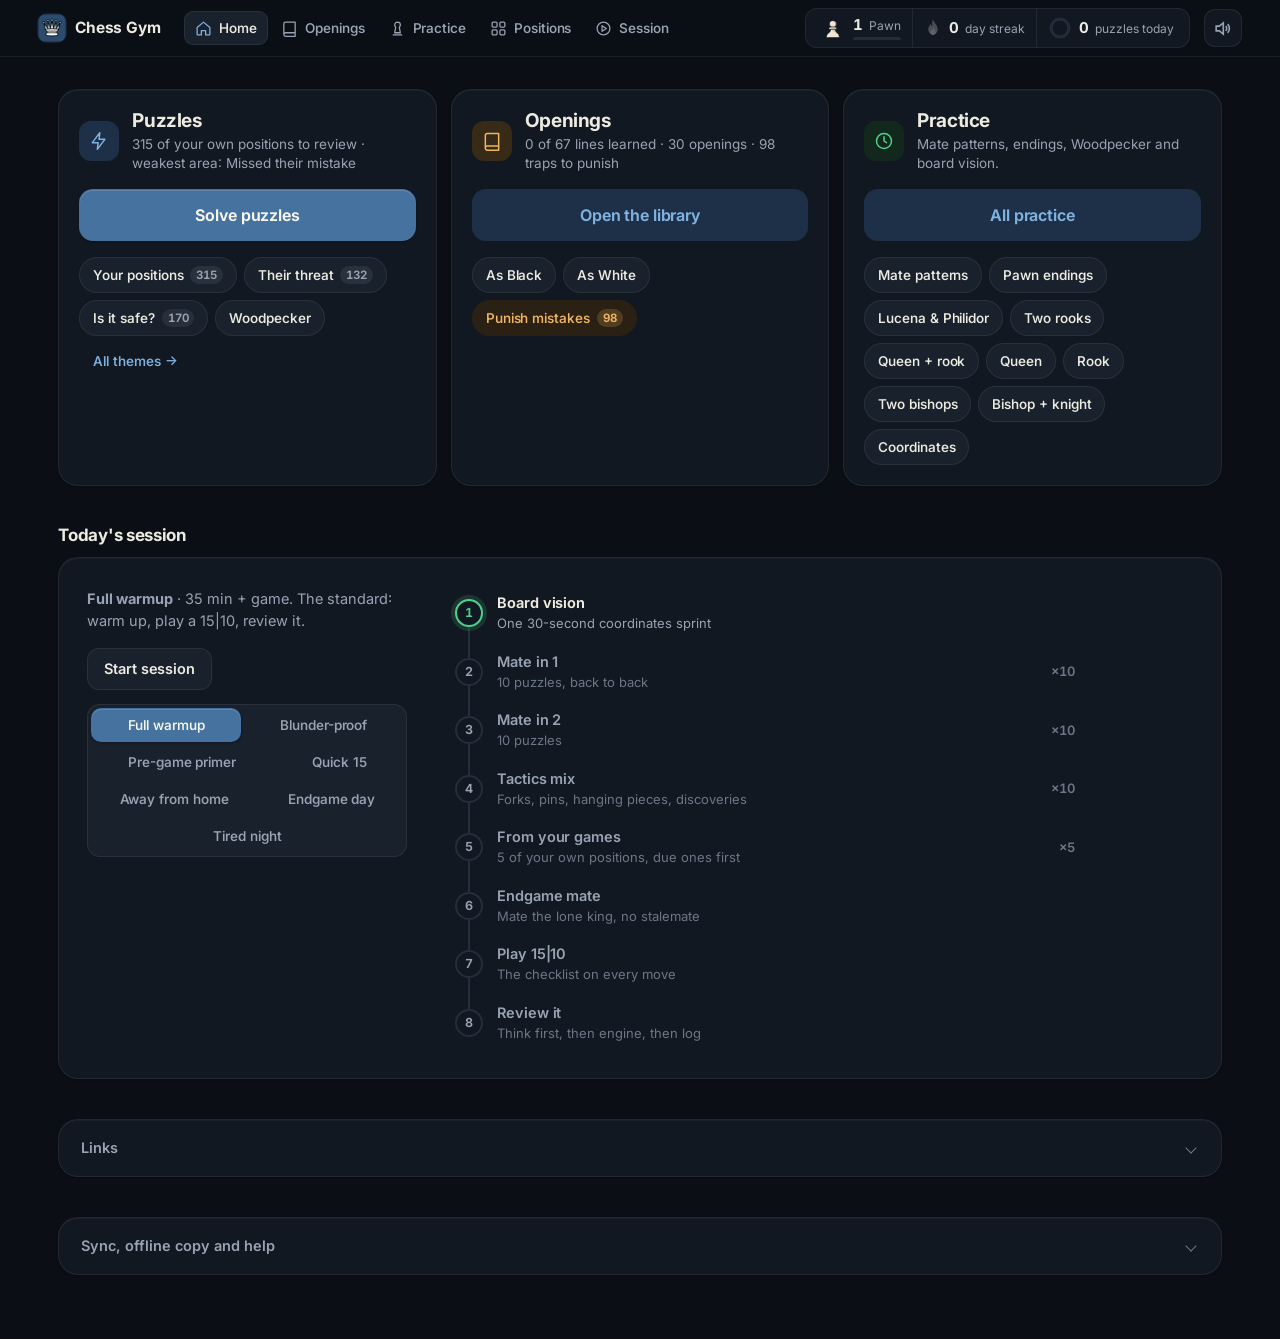
==== commit bf7a820e: "Home: shorter shortcut rows, foldable links, routine picker keeps your place Co-Authored-By: Claude " ====
--- a/index.html
+++ b/index.html
@@ -2,7 +2,7 @@
 <html lang="en">
 <head>
 <meta charset="utf-8">
-<meta name="viewport" content="width=device-width, initial-scale=1, viewport-fit=cover">
+<meta name="viewport" content="width=device-width, initial-scale=1, maximum-scale=1, user-scalable=no, viewport-fit=cover">
 <title>Elliott's Chess Gym</title>
 <link rel="preconnect" href="https://fonts.googleapis.com">
 <link rel="preconnect" href="https://fonts.gstatic.com" crossorigin>
@@ -805,24 +805,70 @@
 
 :root{color-scheme:dark}
 .top{padding-top:env(safe-area-inset-top)!important}
+
+/* home-screen app on iPhone */
+html.standalone,html.standalone body{touch-action:pan-x pan-y;-webkit-text-size-adjust:100%}
+html.standalone button,html.standalone a,html.standalone .sq{touch-action:manipulation}
+@media (max-width:600px){
+  html.standalone .top{padding-top:calc(env(safe-area-inset-top) + 6px)!important}
+  html.standalone nav{padding-bottom:max(8px,calc(env(safe-area-inset-bottom) - 14px))!important}
+  html.standalone #scroller{padding-bottom:calc(64px + env(safe-area-inset-bottom))}
+}
+
+/* tappable header stats + progress sheet */
+.stat[data-sheet]{cursor:pointer;-webkit-tap-highlight-color:transparent;transition:transform .12s,opacity .12s}
+.stat[data-sheet]:active{transform:scale(.94);opacity:.8}
+.stat[data-sheet]:focus-visible{outline:2px solid var(--acc,#6ea8dc);outline-offset:2px;border-radius:10px}
+.sheet{position:fixed;inset:0;z-index:100;background:rgba(3,6,10,0);display:flex;align-items:center;justify-content:center;transition:background .18s}
+.sheet.open{background:rgba(3,6,10,.55)}
+.shcard{position:relative;width:min(440px,92vw);max-height:86vh;overflow:auto;background:var(--panel,#151c26);color:var(--ink);border:1px solid var(--hair,rgba(255,255,255,.08));border-radius:20px;padding:22px 20px 18px;box-shadow:0 20px 60px rgba(0,0,0,.5);transform:translateY(16px);opacity:0;transition:transform .18s,opacity .18s}
+.sheet.open .shcard{transform:none;opacity:1}
+.shcard section{padding:14px 2px;border-top:1px solid var(--hair,rgba(255,255,255,.08))}
+.shcard section:first-of-type{border-top:0;padding-top:2px}
+.shcard h3{margin:0 0 10px;font-size:17px}
+.shcard .focus h3{color:var(--acc,#8ab8e6)}
+.shx{position:absolute;top:10px;right:10px;width:34px;height:34px;font-size:15px}
+.shbar{height:8px;border-radius:99px;background:rgba(255,255,255,.08);overflow:hidden;margin-bottom:10px}
+.shbar i{display:block;height:100%;border-radius:99px;background:var(--acc,#6ea8dc)}
+.shbar.g i{background:#5fd08e}
+.cal{display:grid;grid-template-columns:repeat(7,26px);gap:6px;margin-bottom:10px}
+.cal i{aspect-ratio:1;border-radius:6px;background:rgba(255,255,255,.06)}
+.cal i.part{background:rgba(255,160,60,.35)}
+.cal i.full{background:#ff8a2b}
+.cal i.now{outline:2px solid var(--ink);outline-offset:1px}
+@media (max-width:600px){
+  .sheet{align-items:flex-end}
+  .shcard{width:100%;max-width:none;border-radius:22px 22px 0 0;padding-bottom:calc(18px + env(safe-area-inset-bottom));transform:translateY(40px)}
+}
+/* home-screen app: no sideways rubber-banding, portrait only */
+html.standalone,html.standalone body,html.standalone #scroller{overscroll-behavior:none}
+html.standalone #scroller{overflow-x:hidden;touch-action:pan-y}
+html.standalone,html.standalone body{touch-action:pan-y}
+@media (max-width:600px){ html.standalone nav{padding-bottom:max(6px,calc(env(safe-area-inset-bottom) - 18px))!important} }
+.rotate{display:none}
+@media (orientation:landscape) and (max-height:500px){
+  html.standalone .rotate{display:flex;position:fixed;inset:0;z-index:200;background:var(--bg,#0b0f15);color:var(--ink,#eee);align-items:center;justify-content:center;text-align:center;font-weight:600}
+}
 </style>
 <link rel="manifest" href="manifest.webmanifest">
-<link rel="apple-touch-icon" href="icons/icon-180.png">
+<link rel="apple-touch-icon" href="icons/app-180.png">
 <meta name="apple-mobile-web-app-capable" content="yes">
 <meta name="mobile-web-app-capable" content="yes">
-<meta name="apple-mobile-web-app-status-bar-style" content="black-translucent">
+<meta name="apple-mobile-web-app-status-bar-style" content="black">
 <meta name="apple-mobile-web-app-title" content="Chess Gym">
 <meta name="theme-color" content="#0b0f15">
 </head>
 <body>
+<div id="sheet" class="sheet" hidden></div>
+<div id="rotate" class="rotate" aria-hidden="true"><div><svg width="46" height="46" viewBox="0 0 24 24" fill="none" stroke="currentColor" stroke-width="1.6"><rect x="7" y="2" width="10" height="20" rx="2.5"/><path d="M11 18.5h2"/></svg><p>Turn your phone upright</p></div></div>
 <header class="top">
   <div class="topin">
     <h1><a href="#home" class="brand" title="Home"><img class="logo" src="favicon.png" alt=""><span class="bname">Chess Gym</span></a></h1>
     <nav aria-label="Sections"><a href="#home" data-nav="home"><svg viewBox="0 0 24 24" aria-hidden="true"><path d="M3 10.5 12 3l9 7.5V20a1 1 0 0 1-1 1h-5v-6H9v6H4a1 1 0 0 1-1-1z"/></svg><span>Home</span></a><a href="#openings" data-nav="openings"><svg viewBox="0 0 24 24" aria-hidden="true"><path d="M4 5.5A2.5 2.5 0 0 1 6.5 3H20v15H6.5A2.5 2.5 0 0 0 4 20.5zM4 20.5A2.5 2.5 0 0 0 6.5 23H20v-5"/></svg><span>Openings</span></a><a href="#practice" data-nav="practice"><svg viewBox="0 0 24 24" aria-hidden="true"><path d="M12 3a4 4 0 0 1 4 4c0 1.3-.6 2.4-1.5 3.1L16 18H8l1.5-7.9A4 4 0 0 1 12 3zM6 21h12"/></svg><span>Practice</span></a><a href="#positions" data-nav="positions"><svg viewBox="0 0 24 24" aria-hidden="true"><rect x="3" y="3" width="7" height="7" rx="1.5"/><rect x="14" y="3" width="7" height="7" rx="1.5"/><rect x="3" y="14" width="7" height="7" rx="1.5"/><rect x="14" y="14" width="7" height="7" rx="1.5"/></svg><span>Positions</span></a><a href="#session" data-nav="session"><svg viewBox="0 0 24 24" aria-hidden="true"><circle cx="12" cy="12" r="9"/><path d="m10 8 6 4-6 4z"/></svg><span>Session</span></a></nav>
     <div class="stats">
-    <div class="stat" title="Level"><div class="lvlpc pc" id="lvlpc"></div><div><div class="num" id="lvl">1</div><div class="lab" id="lvlname">Pawn</div><div class="xpbar"><i id="xpbar"></i></div></div></div>
-    <div class="stat" title="Day streak: days with 10+ puzzles or a finished session"><svg class="flame" id="flame" viewBox="0 0 30 34" aria-hidden="true"><path d="M15 1c2 7 9 10 9 19a9 9 0 0 1-18 0c0-5 3-7 4-11 1 3 3 4 4 4-1-4-1-8 1-12z" fill="#ff8a2b"/><path d="M15 15c1 4 5 5 5 10a5 5 0 0 1-10 0c0-3 2-4 3-6 1 1 1 2 2 2 0-2-1-4 0-6z" fill="#ffd34d"/></svg><div><div class="num" id="streak">0</div><div class="lab">day streak</div></div></div>
-    <div class="stat" title="Puzzles solved today"><svg class="ring" viewBox="0 0 42 42" aria-hidden="true"><circle cx="21" cy="21" r="17" fill="none" stroke="rgba(255,255,255,.18)" stroke-width="6"/><circle id="ringarc" cx="21" cy="21" r="17" fill="none" stroke="#7fe0a5" stroke-width="6" stroke-linecap="round" transform="rotate(-90 21 21)" stroke-dasharray="106.8" stroke-dashoffset="106.8" style="transition:stroke-dashoffset .5s"/></svg><div><div class="num" id="today">0</div><div class="lab">puzzles today</div></div></div>
+    <div class="stat" title="Level" role="button" tabindex="0" data-sheet="level"><div class="lvlpc pc" id="lvlpc"></div><div><div class="num" id="lvl">1</div><div class="lab" id="lvlname">Pawn</div><div class="xpbar"><i id="xpbar"></i></div></div></div>
+    <div class="stat" title="Day streak: days with 10+ puzzles or a finished session" role="button" tabindex="0" data-sheet="streak"><svg class="flame" id="flame" viewBox="0 0 30 34" aria-hidden="true"><path d="M15 1c2 7 9 10 9 19a9 9 0 0 1-18 0c0-5 3-7 4-11 1 3 3 4 4 4-1-4-1-8 1-12z" fill="#ff8a2b"/><path d="M15 15c1 4 5 5 5 10a5 5 0 0 1-10 0c0-3 2-4 3-6 1 1 1 2 2 2 0-2-1-4 0-6z" fill="#ffd34d"/></svg><div><div class="num" id="streak">0</div><div class="lab">day streak</div></div></div>
+    <div class="stat" title="Puzzles solved today" role="button" tabindex="0" data-sheet="today"><svg class="ring" viewBox="0 0 42 42" aria-hidden="true"><circle cx="21" cy="21" r="17" fill="none" stroke="rgba(255,255,255,.18)" stroke-width="6"/><circle id="ringarc" cx="21" cy="21" r="17" fill="none" stroke="#7fe0a5" stroke-width="6" stroke-linecap="round" transform="rotate(-90 21 21)" stroke-dasharray="106.8" stroke-dashoffset="106.8" style="transition:stroke-dashoffset .5s"/></svg><div><div class="num" id="today">0</div><div class="lab">puzzles today</div></div></div>
     </div>
     <span class="syncst" id="sync" hidden title="Progress sync between your devices"></span>
     <button class="iconbtn" id="snd" aria-label="Sound" title="Sound"><svg width="22" height="22" viewBox="0 0 24 24" fill="none" stroke="currentColor" stroke-width="2"><path d="M4 9h4l5-4v14l-5-4H4z"/><path id="sndw" d="M16 9a4 4 0 0 1 0 6M18.5 6.5a8 8 0 0 1 0 11"/></svg></button>
@@ -858,8 +904,8 @@
     </div>
   </div>
   <div class="sect" id="gl-sect" hidden><h3>Process goals</h3><div class="card" id="gamelog"></div></div>
-  <div class="sect">
-    <h3>Links</h3>
+  <details class="sect more">
+    <summary>Links</summary>
     <div class="links">
       <a href="https://www.chess.com/play/online" target="_blank" rel="noopener"><b>Play a 15|10 game</b><span>Chess.com rapid. Pick 15 | 10.</span></a>
       <a href="https://claude.ai/artifact/KNakpXq9FkmcDMbEKGqhrB" target="_blank" rel="noopener"><b>Your training plan</b><span>Phases, routine, weekly progress log.</span></a>
@@ -869,7 +915,7 @@
       <a href="#positions"><b>Your positions wall</b><span>Every big mistake from your games, as a puzzle.</span></a>
     </div>
 
-  </div>
+  </details>
   <details class="sect more">
     <summary>Sync, offline copy and help</summary>
     <h4>Move progress between copies</h4>
@@ -947,6 +993,10 @@
 (() => {
   const standalone = navigator.standalone === true || matchMedia('(display-mode: standalone)').matches;
   if (!standalone) return;
+  document.documentElement.classList.add('standalone');
+  // no pinch or double-tap zoom in the app
+  for (const ev of ['gesturestart', 'gesturechange', 'gestureend']) document.addEventListener(ev, (e) => e.preventDefault(), { passive: false });
+  document.addEventListener('touchmove', (e) => { if (e.touches && e.touches.length > 1) e.preventDefault(); }, { passive: false });
   const probe = document.createElement('div');
   probe.style.cssText = 'position:fixed;top:0;left:0;width:0;visibility:hidden;pointer-events:none;padding-top:env(safe-area-inset-top)';
   const fit = () => {
@@ -1156,18 +1206,31 @@
   })();
 
   // ---------- sound ----------
-  let ac = null;
+  let ac = null, master = null;
+  // everything goes through one soft master: a bit quieter, with the harsh top end rolled off
+  function out() {
+    if (master) return master;
+    master = ac.createGain(); master.gain.value = 0.5;
+    const lp = ac.createBiquadFilter(); lp.type = 'lowpass'; lp.frequency.value = 4200; lp.Q.value = 0.5;
+    const comp = ac.createDynamicsCompressor(); comp.threshold.value = -20; comp.ratio.value = 3;
+    master.connect(lp); lp.connect(comp); comp.connect(ac.destination);
+    return master;
+  }
   function tone(seq) {
     if (!st.sound) return;
     try {
       ac = ac || new (window.AudioContext || window.webkitAudioContext)();
       if (ac.state === 'suspended') ac.resume();
       let t = ac.currentTime;
-      for (const [f, d, type] of seq) {
-        const o = ac.createOscillator(), g = ac.createGain();
-        o.type = type || 'sine'; o.frequency.value = f;
-        g.gain.setValueAtTime(0.0001, t); g.gain.exponentialRampToValueAtTime(0.16, t + 0.01); g.gain.exponentialRampToValueAtTime(0.0001, t + d);
-        o.connect(g); g.connect(ac.destination); o.start(t); o.stop(t + d + 0.02); t += d * 0.8;
+      // soft marimba-like notes: a sine plus a quiet fourth harmonic, quick attack, gentle decay
+      for (const [f, d, vol] of seq) {
+        for (const [mul, v] of [[1, vol || 0.09], [4, (vol || 0.09) * 0.12]]) {
+          const o = ac.createOscillator(), g = ac.createGain();
+          o.type = 'sine'; o.frequency.value = f * mul;
+          g.gain.setValueAtTime(0.0001, t); g.gain.exponentialRampToValueAtTime(v, t + 0.006); g.gain.exponentialRampToValueAtTime(0.0001, t + d * (mul === 1 ? 1 : 0.4));
+          o.connect(g); g.connect(out()); o.start(t); o.stop(t + d + 0.03);
+        }
+        t += d * 0.55;
       }
     } catch (e) {}
   }
@@ -1175,19 +1238,19 @@
   let noiseBuf = null;
   function clack(at, f, vol, dur) {
     const n = ac.createBufferSource(); n.buffer = noiseBuf;
-    const bp = ac.createBiquadFilter(); bp.type = 'bandpass'; bp.frequency.value = f; bp.Q.value = 7;
+    const bp = ac.createBiquadFilter(); bp.type = 'bandpass'; bp.frequency.value = f; bp.Q.value = 4.5;
     const g = ac.createGain(); g.gain.setValueAtTime(0.0001, at); g.gain.exponentialRampToValueAtTime(vol, at + 0.002); g.gain.exponentialRampToValueAtTime(0.0001, at + dur);
-    n.connect(bp); bp.connect(g); g.connect(ac.destination); n.start(at); n.stop(at + dur + 0.02);
+    n.connect(bp); bp.connect(g); g.connect(out()); n.start(at); n.stop(at + dur + 0.02);
     const o = ac.createOscillator(), og = ac.createGain(); o.type = 'sine';
     o.frequency.setValueAtTime(f * 0.42, at); o.frequency.exponentialRampToValueAtTime(f * 0.3, at + dur);
     og.gain.setValueAtTime(0.0001, at); og.gain.exponentialRampToValueAtTime(vol * 0.35, at + 0.003); og.gain.exponentialRampToValueAtTime(0.0001, at + dur * 0.8);
-    o.connect(og); og.connect(ac.destination); o.start(at); o.stop(at + dur + 0.02);
+    o.connect(og); og.connect(out()); o.start(at); o.stop(at + dur + 0.02);
   }
   function ping(at, f, vol, dur) {
     for (const [mul, v] of [[1, vol], [2.76, vol * 0.25]]) {
       const o = ac.createOscillator(), g = ac.createGain(); o.type = 'sine'; o.frequency.value = f * mul;
       g.gain.setValueAtTime(0.0001, at); g.gain.exponentialRampToValueAtTime(v, at + 0.004); g.gain.exponentialRampToValueAtTime(0.0001, at + dur);
-      o.connect(g); g.connect(ac.destination); o.start(at); o.stop(at + dur + 0.02);
+      o.connect(g); g.connect(out()); o.start(at); o.stop(at + dur + 0.02);
     }
   }
   function pebble(kind) {
@@ -1197,17 +1260,18 @@
       if (ac.state === 'suspended') ac.resume();
       if (!noiseBuf) { noiseBuf = ac.createBuffer(1, Math.floor(ac.sampleRate * 0.25), ac.sampleRate); const d = noiseBuf.getChannelData(0); for (let i = 0; i < d.length; i++) d[i] = Math.random() * 2 - 1; }
       const t = ac.currentTime + 0.005, j = 1 + (Math.random() - 0.5) * 0.08;
-      if (kind === 'capture') { clack(t, 1900 * j, 0.9, 0.06); clack(t + 0.038, 2700 * j, 0.55, 0.05); }
-      else if (kind === 'castle') { clack(t, 2300 * j, 0.6, 0.05); clack(t + 0.11, 2100 * j, 0.6, 0.05); }
-      else if (kind === 'check') { clack(t, 2300 * j, 0.7, 0.05); ping(t + 0.03, 1480, 0.09, 0.32); }
-      else if (kind === 'promote') { clack(t, 2300 * j, 0.7, 0.05); ping(t + 0.04, 1180, 0.07, 0.2); ping(t + 0.14, 1570, 0.08, 0.3); }
-      else clack(t, 2350 * j, 0.6, 0.05);
+      // warmer, rounder stone-on-wood clicks (lower pitch, softer filter, slightly longer tail)
+      if (kind === 'capture') { clack(t, 1500 * j, 0.75, 0.075); clack(t + 0.045, 2000 * j, 0.4, 0.06); }
+      else if (kind === 'castle') { clack(t, 1750 * j, 0.5, 0.065); clack(t + 0.12, 1600 * j, 0.5, 0.065); }
+      else if (kind === 'check') { clack(t, 1750 * j, 0.55, 0.065); ping(t + 0.035, 1175, 0.05, 0.45); }
+      else if (kind === 'promote') { clack(t, 1750 * j, 0.55, 0.065); ping(t + 0.05, 988, 0.045, 0.3); ping(t + 0.17, 1319, 0.05, 0.45); }
+      else clack(t, 1800 * j, 0.5, 0.065);
     } catch (e) {}
   }
   const sMove = () => pebble('move');
   const sPiece = (m) => pebble(/[+#]/.test(m.san) ? 'check' : m.promotion ? 'promote' : m.captured ? 'capture' : /[kq]/.test(m.flags) ? 'castle' : 'move');
-  const sGood = () => tone([[660, 0.12], [880, 0.12], [1320, 0.22]]);
-  const sBad = () => tone([[180, 0.25, 'sawtooth']]);
+  const sGood = () => tone([[784, 0.22, 0.08], [988, 0.22, 0.08], [1319, 0.5, 0.07]]); // G, B, E: a soft rising chime
+  const sBad = () => tone([[392, 0.28, 0.07], [330, 0.45, 0.06]]); // a gentle falling pair, no buzz
   const sTick = () => pebble('move');
 
   // ---------- board ----------
@@ -1376,6 +1440,34 @@
     $('streak').textContent = streak(); $('flame').classList.toggle('off', t < GOAL);
     $('sndw').style.display = st.sound ? '' : 'none';
   }
+  // tap a header stat: a sheet with your level, streak calendar and today's goal
+  function bestStreak() { const ds = Object.keys(st.days).filter((d) => st.days[d] >= GOAL).sort(); let best = 0, run = 0, prev = null; for (const d of ds) { const t = new Date(d + 'T12:00'); run = prev && (t - prev) < 1.5 * DAY ? run + 1 : 1; best = Math.max(best, run); prev = t; } return best; }
+  function openSheet(which) {
+    const L = level(), ti = Math.floor((L.lv - 1) / 3), tier = TIERS[Math.min(TIERS.length - 1, ti)], next = TIERS[Math.min(TIERS.length - 1, ti + 1)];
+    const t = st.days[today()] || 0, cur = streak();
+    const cells = []; const d = new Date(); d.setDate(d.getDate() - 34);
+    for (let i = 0; i < 35; i++) { const k = d.toLocaleDateString('en-CA'), n = st.days[k] || 0; cells.push(`<i class="${n >= GOAL ? 'full' : n ? 'part' : ''}${i === 34 ? ' now' : ''}" title="${k}: ${n} puzzles"></i>`); d.setDate(d.getDate() + 1); }
+    const sh = $('sheet');
+    sh.innerHTML = `<div class="shcard" role="dialog" aria-modal="true" aria-label="Your progress"><button class="iconbtn shx" type="button" data-shclose aria-label="Close">✕</button>
+      <section id="sh-level"><h3>Level ${L.lv} · ${esc(tier[0])}</h3><div class="shbar"><i style="width:${(L.xp / L.need * 100).toFixed(1)}%"></i></div>
+        <p class="small">${L.xp} of ${L.need} XP to level ${L.lv + 1}${(L.lv % 3 === 0 && next !== tier) ? `, where you become a <b>${esc(next[0])}</b>` : ''}. ${st.xp} XP in total. Every solved puzzle, drill and finished session step earns XP; first-try solves earn the most.</p></section>
+      <section id="sh-streak"><h3>${cur} day streak${t >= GOAL ? '' : cur ? ' (today still open)' : ''}</h3><div class="cal">${cells.join('')}</div>
+        <p class="small">A day counts when you solve ${GOAL}+ puzzles or drills. Best streak: <b>${Math.max(bestStreak(), cur)}</b> days. The last 5 weeks are shown, today on the bottom right.</p></section>
+      <section id="sh-today"><h3>Today: ${t} of ${GOAL}</h3><div class="shbar g"><i style="width:${Math.min(100, t / GOAL * 100)}%"></i></div>
+        <p class="small">${t >= GOAL ? 'Today counts for your streak. Anything more is a bonus.' : `${GOAL - t} more to keep the streak going.`}</p>
+        <div class="acts"><button class="btn main" type="button" data-p="weak" data-shclose>Solve puzzles</button><a class="btn" href="#session" data-shclose>Today's session</a></div></section></div>`;
+    sh.hidden = false; requestAnimationFrame(() => sh.classList.add('open'));
+    const tgt = $('sh-' + which); if (tgt) { tgt.classList.add('focus'); setTimeout(() => tgt.scrollIntoView({ block: 'nearest' }), 50); }
+  }
+  function closeSheet() { const sh = $('sheet'); sh.classList.remove('open'); setTimeout(() => { sh.hidden = true; sh.innerHTML = ''; }, 180); }
+  document.addEventListener('click', (e) => {
+    const s = e.target.closest('[data-sheet]'); if (s) { openSheet(s.dataset.sheet); return; }
+    if (e.target.closest('[data-shclose]') || e.target.id === 'sheet') closeSheet();
+  });
+  document.addEventListener('keydown', (e) => {
+    if (e.key === 'Escape' && !$('sheet').hidden) closeSheet();
+    const s = e.target.closest && e.target.closest('[data-sheet]'); if (s && (e.key === 'Enter' || e.key === ' ')) { e.preventDefault(); openSheet(s.dataset.sheet); }
+  });
   function gain(xp, countsAsPuzzle = true) {
     st.xp += xp; if (countsAsPuzzle) st.days[today()] = (st.days[today()] || 0) + 1; save(); stats();
     const fly = document.createElement('div'); fly.className = 'xpfly'; fly.textContent = `+${xp} XP`; $('res').appendChild(fly);
@@ -2280,11 +2372,11 @@
     const due = P.filter(isDue).length, w = weakness();
     $('h-puz-sub').textContent = `${due} of your own positions to review · weakest area: ${w}`;
     const sd = dueCount(DR.safe), td = dueCount(DR.threat);
-    $('h-puz-chips').innerHTML = `<button class="chip" data-p="own">Your positions${due ? ` <b>${due}</b>` : ''}</button><button class="chip" data-p="threat">Their threat${td ? ` <b>${td}</b>` : ''}</button><button class="chip" data-p="safe">Is it safe?${sd ? ` <b>${sd}</b>` : ''}</button><button class="chip" data-p="wood">Woodpecker</button>` + ['mateIn1', 'mateIn2', 'fork', 'pin', 'hangingPiece', 'discoveredAttack'].map((k) => `<button class="chip" data-p="theme" data-a="${k}">${esc(THEMES[k])}</button>`).join('') + '<a class="chip" href="#practice">All themes →</a>';
+    $('h-puz-chips').innerHTML = `<button class="chip" data-p="own">Your positions${due ? ` <b>${due}</b>` : ''}</button><button class="chip" data-p="threat">Their threat${td ? ` <b>${td}</b>` : ''}</button><button class="chip" data-p="safe">Is it safe?${sd ? ` <b>${sd}</b>` : ''}</button><button class="chip" data-p="wood">Woodpecker</button>` + '<a class="chip" href="#practice">All themes →</a>';
     const lrn = O.filter((l) => st.lines[l.id] && (st.lines[l.id].clean || 0) >= 3).length, pd = devDue();
     $('h-op-sub').textContent = `${lrn} of ${O.length} lines learned · ${famsOf().length} openings · ${pd} traps to punish`;
     const top = famsOf().filter((f) => f.faced).sort((a, b) => b.faced - a.faced).slice(0, 3);
-    $('h-op-chips').innerHTML = `<button class="chip" data-p="openside" data-a="b">As Black</button><button class="chip" data-p="openside" data-a="w">As White</button><button class="chip punish" data-p="punish">Punish mistakes${pd ? ` <b>${pd}</b>` : ''}</button>` + top.map((f) => `<button class="chip" data-p="openfam" data-a="${esc(f.id)}">${esc(f.name.replace(/:.*/, ''))} <b>${f.side === 'w' ? 'W' : 'B'}</b></button>`).join('');
+    $('h-op-chips').innerHTML = `<button class="chip" data-p="openside" data-a="b">As Black</button><button class="chip" data-p="openside" data-a="w">As White</button><button class="chip punish" data-p="punish">Punish mistakes${pd ? ` <b>${pd}</b>` : ''}</button>`;
     $('h-pra-chips').innerHTML = `<button class="chip" data-p="pat">Mate patterns</button><button class="chip" data-p="ending" data-a="kpkw">Pawn endings</button><button class="chip" data-p="ending" data-a="rook">Lucena &amp; Philidor</button>` + Object.entries(ENDGAMES).map(([k, E]) => `<button class="chip" data-p="end" data-a="${k}">${esc(E.short)}${st.endgames[k] && st.endgames[k].wins ? ` <b>${st.endgames[k].wins}✓</b>` : ''}</button>`).join('') + `<button class="chip" data-p="coords">Coordinates${st.coordsBest.w ? ` <b>${st.coordsBest.w}</b>` : ''}</button>`;
   }
   function renderPractice() {
@@ -2360,7 +2452,8 @@
       const k = r.dataset.rt, s = st.session && st.session.date === today() ? st.session : null;
       st.routine = k;
       if (s && (s.routine || 'full') !== k) { if (s.step || s.count) { st.session = null; sess(); } else s.routine = k; }
-      save(); renderHome(); return;
+      const sc = $('scroller'), y = sc.scrollTop, wy = window.scrollY; // keep your place on the page
+      save(); renderHome(); sc.scrollTop = y; window.scrollTo(0, wy); return;
     }
     const b = e.target.closest('[data-p]'); if (!b) return;
     if (location.hash !== '#drill') history.pushState(null, '', '#drill');
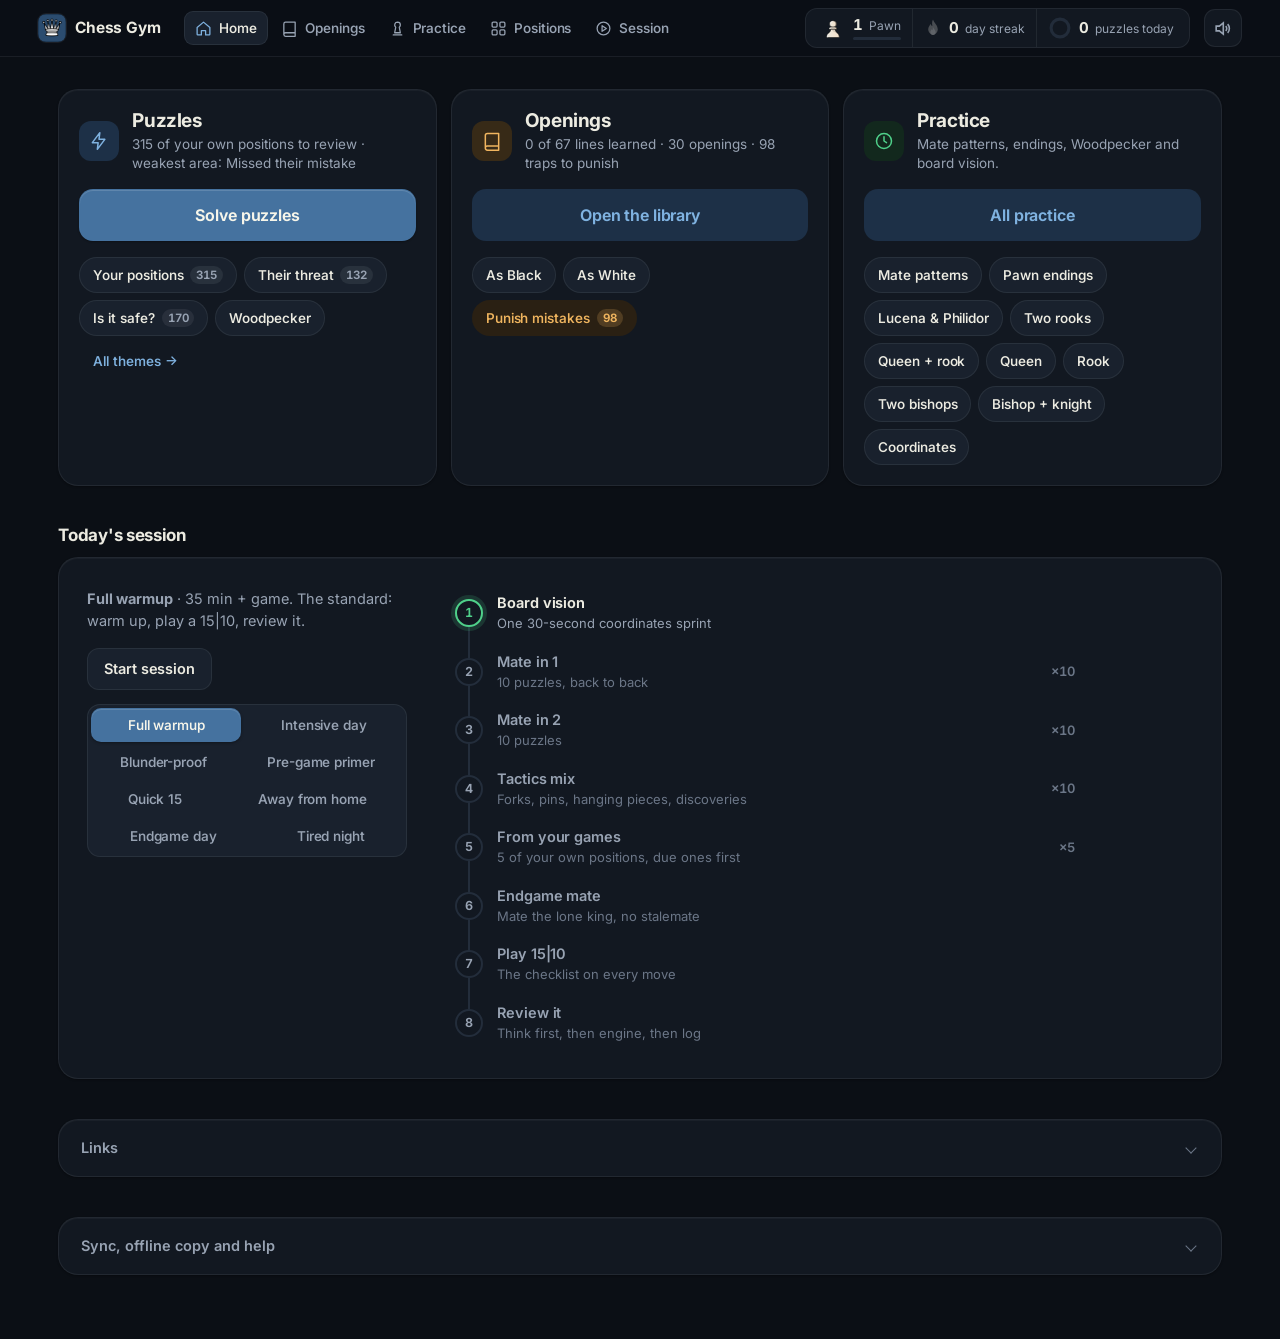
==== commit 067458a3: "Intensive day routine; add the source page and build tools Co-Authored-By: Claude Opus 5.5 <noreply@" ====
--- a/index.html
+++ b/index.html
@@ -849,6 +849,32 @@
 @media (orientation:landscape) and (max-height:500px){
   html.standalone .rotate{display:flex;position:fixed;inset:0;z-index:200;background:var(--bg,#0b0f15);color:var(--ink,#eee);align-items:center;justify-content:center;text-align:center;font-weight:600}
 }
+
+/* iPhone app: a solid strip under the status bar. iOS blurs the top edge unless a fixed, opaque element sits there. */
+#sbcap{display:none}
+html.standalone #sbcap{display:block;position:fixed;top:0;left:0;right:0;height:calc(env(safe-area-inset-top) + 6px);background:var(--bg);z-index:35;pointer-events:none}
+
+/* phone trainer: title above the board, less text, buttons always in reach */
+@media (max-width:600px){
+  .trainer{display:flex;flex-direction:column;align-items:stretch}
+  .trainer>div:first-child{display:contents}
+  #panel{display:contents}
+  #stepbar{order:-5}
+  #kind{order:-4;padding:10px 16px 0;margin:0}
+  #prompt{order:-3;padding:2px 16px 10px;margin:0;font-size:18px;line-height:1.3}
+  #bw{order:-2}
+  .boardhint{order:-1;display:none}
+  #ctx,#tags,#choice,#extra{order:0;padding-left:16px;padding-right:16px}
+  #ctx{margin-top:12px;display:-webkit-box;-webkit-line-clamp:2;-webkit-box-orient:vertical;overflow:hidden;cursor:pointer}
+  #ctx:empty{display:none}
+  #ctx.open{display:block;-webkit-line-clamp:unset}
+  #res{order:1;margin:12px 16px 0}
+  #res p.small,#res .small{display:none}
+  #tags{display:none}
+  #panel .acts,#acts{position:fixed;left:0;right:0;top:var(--navtop,calc(100% - 72px));transform:translateY(-100%);z-index:38;margin:0;padding:10px 16px;background:var(--bg);border-top:1px solid var(--hair,rgba(255,255,255,.06))}
+  #acts:empty{display:none}
+  .wrap:has(.trainer){padding-bottom:96px!important}
+}
 </style>
 <link rel="manifest" href="manifest.webmanifest">
 <link rel="apple-touch-icon" href="icons/app-180.png">
@@ -859,6 +885,7 @@
 <meta name="theme-color" content="#0b0f15">
 </head>
 <body>
+<div id="sbcap" aria-hidden="true"></div>
 <div id="sheet" class="sheet" hidden></div>
 <div id="rotate" class="rotate" aria-hidden="true"><div><svg width="46" height="46" viewBox="0 0 24 24" fill="none" stroke="currentColor" stroke-width="1.6"><rect x="7" y="2" width="10" height="20" rx="2.5"/><path d="M11 18.5h2"/></svg><p>Turn your phone upright</p></div></div>
 <header class="top">
@@ -1008,11 +1035,19 @@
     const H = Math.min(sh, innerHeight + top);
     de.style.height = b.style.height = H + 'px';
     nav.style.bottom = 'auto'; nav.style.top = (H - nav.offsetHeight) + 'px';
+    de.style.setProperty('--navtop', (H - nav.offsetHeight) + 'px'); de.style.setProperty('--navh', nav.offsetHeight + 'px');
   };
   addEventListener('resize', fit); addEventListener('orientationchange', () => setTimeout(fit, 300));
   addEventListener('load', fit); document.addEventListener('DOMContentLoaded', fit);
   setTimeout(fit, 400); setTimeout(fit, 1500);
 })();
+</script>
+<script>
+// phone: remember the bottom bar's height so the trainer's buttons can sit just above it
+(() => { const f = () => { const n = document.querySelector('nav'); if (!n) return; const r = n.getBoundingClientRect(); document.documentElement.style.setProperty('--navh', r.height + 'px'); document.documentElement.style.setProperty('--navtop', r.top + 'px'); };
+  addEventListener('load', f); addEventListener('resize', f); document.addEventListener('DOMContentLoaded', f); setTimeout(f, 600); setTimeout(f, 1800);
+  // tap the hint text under the board to show all of it
+  document.addEventListener('click', (e) => { const c = e.target.closest && e.target.closest('#ctx'); if (c && !e.target.closest('a,button')) c.classList.toggle('open'); }); })();
 </script>
 <script type="module">
 import { Chess } from './chess.js';
@@ -1046,6 +1081,9 @@
   const PLAY = stp('play', 'Play 15|10', 'The checklist on every move', 1), REVIEW = stp('review', 'Review it', 'Think first, then engine, then log', 1);
   const ROUTINES = {
     full: { name: 'Full warmup', mins: '35 min + game', desc: 'The standard: warm up, play a 15|10, review it.', steps: STEPS },
+    intensive: { name: 'Intensive day', mins: '20 min + 2 games', desc: 'Nov 30 to Dec 19 block: a short warm-up, then two reviewed games. Slow tactics, endgames and openings follow from your plan doc.', steps: [
+      stp('m1', 'Mate in 1', '5 quick ones', 5, { themes: ['mateIn1'] }), stp('threat', 'Their threat', '5 positions', 5), stp('safe', 'Is it safe?', '5 moves', 5),
+      PLAY, REVIEW, stp('play', 'Game 2: 15|10', 'Same 3 process goals', 1), stp('review', 'Review game 2', 'Think first, then engine, then log', 1)] },
     safety: { name: 'Blunder-proof', mins: '25 min + game', desc: 'Aimed at your biggest leak: missed threats and unsafe moves, from your own games.', steps: [
       stp('threat', 'Their threat', 'What would they play if you passed?', 8), stp('safe', 'Is it safe?', 'Your own moves: safe, or a blunder?', 10),
       stp('def', 'Defensive moves', 'Puzzles where the only good move is a defence', 5, { themes: ['defensiveMove'] }), stp('own', 'From your games', '5 of your own positions', 5), PLAY, REVIEW] },
@@ -1062,7 +1100,7 @@
     tired: { name: 'Tired night', mins: '10 min, no game', desc: "Low energy? Easy wins that still count. Stop whenever you like.", steps: [
       stp('m1', 'Mate in 1', '8 easy ones', 8, { themes: ['mateIn1'] }), stp('safe', 'Is it safe?', '5 moves', 5)] },
   };
-  const ROUTINE_ORDER = ['full', 'safety', 'pregame', 'quick', 'away', 'endgame', 'tired'];
+  const ROUTINE_ORDER = ['full', 'intensive', 'safety', 'pregame', 'quick', 'away', 'endgame', 'tired'];
   const routineOf = (s) => ROUTINES[(s && s.routine) || st.routine || 'full'] || ROUTINES.full;
   const ENDGAMES = {
     krr: { name: 'Two-rook ladder', short: 'Two rooks', pieces: ['R', 'R'], limit: 12, tip: 'Rooks take turns checking and cutting off a rank. Keep them far from the king.' },
@@ -1479,7 +1517,7 @@
   $('panel').addEventListener('click', (e) => { const b = e.target.closest('[data-act]'); if (b && actHandlers[b.dataset.act]) actHandlers[b.dataset.act](); });
   function reset(kind) {
     onUserMove = null; onSquareClick = null; sel = null; locked = true; clearInterval(coordTimer);
-    hideRes(); $('target').hidden = true; $('bw').classList.toggle('nocoords', kind === 'coords'); $('bw').classList.remove('blind'); $('choice').innerHTML = '';
+    hideRes(); $('ctx').classList.remove('open'); $('target').hidden = true; $('bw').classList.toggle('nocoords', kind === 'coords'); $('bw').classList.remove('blind'); $('choice').innerHTML = '';
     $('tags').innerHTML = ''; $('extra').innerHTML = ''; $('extra').onchange = null; $('extra').onclick = null;
     for (const k of ['hint', 'sol', 'retry', 'restart', 'go', 'white', 'black', 'played', 'rvdone', 'again', 'skip', 'yes', 'no']) delete actHandlers[k];
   }
